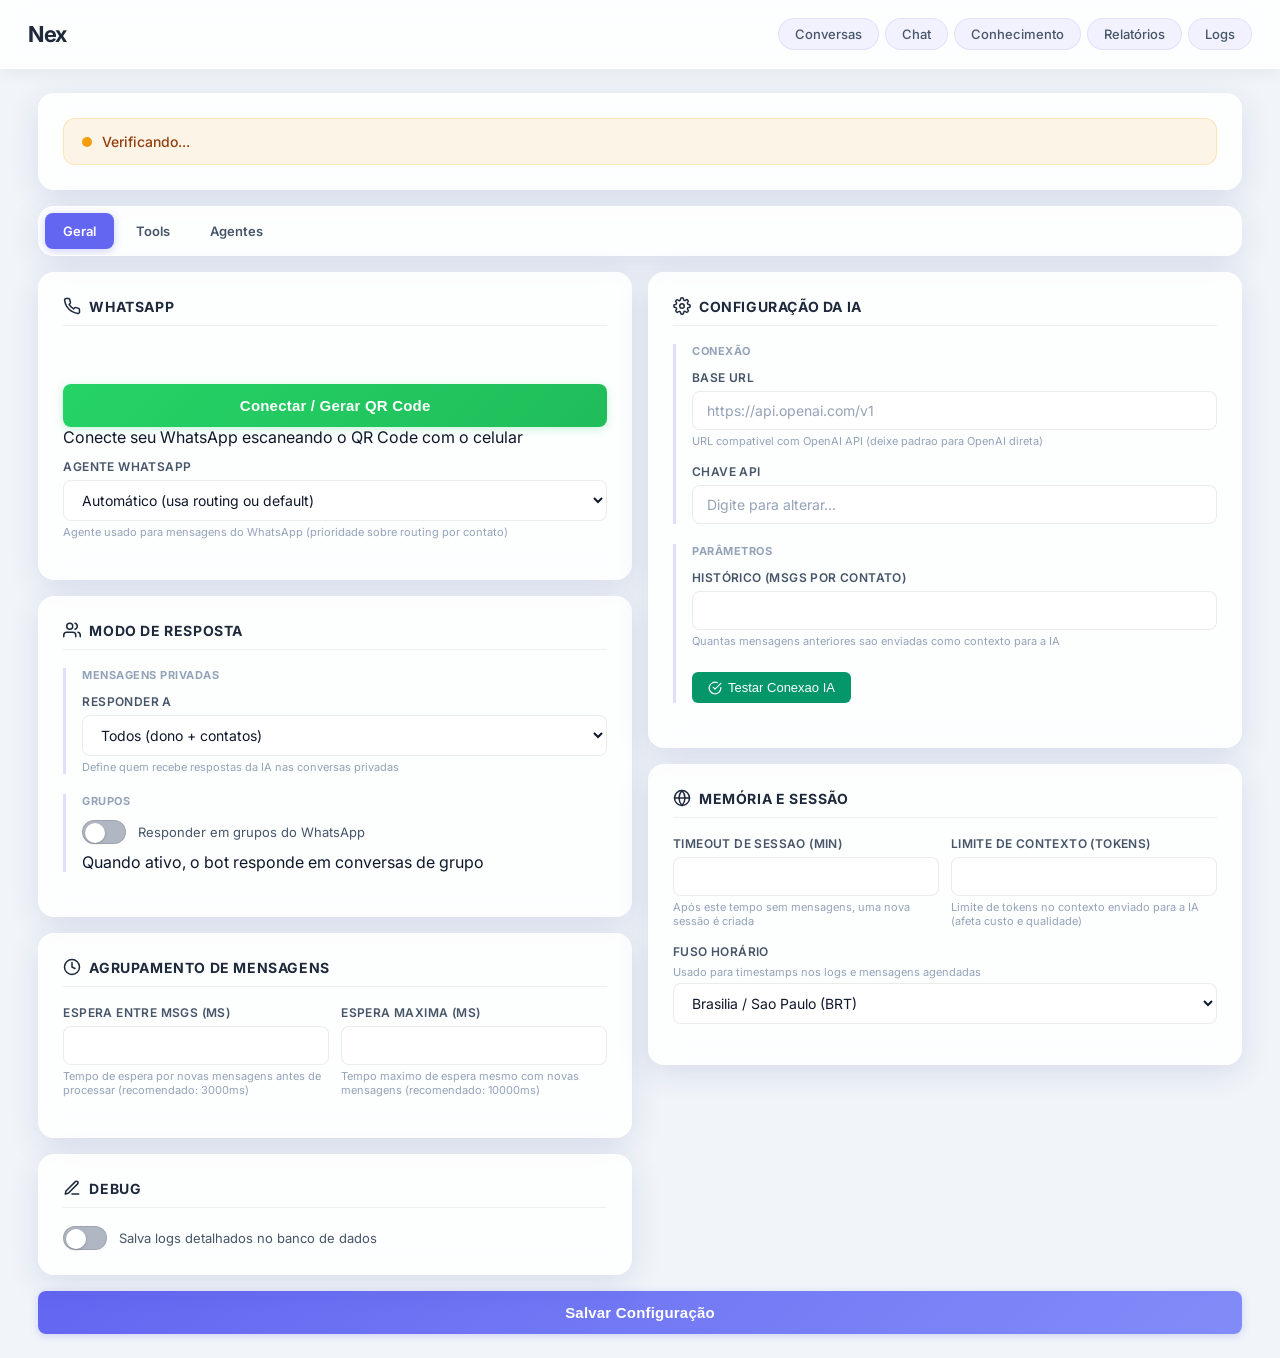
==== templates/index.html @ f33b510c "Initial commit — Nex WhatsApp AI assistant Full-featured WhatsApp bot with AI pipeline, RAG knowledg" ====
<!DOCTYPE html>
<html lang="pt-BR">
<head>
<meta charset="UTF-8">
<meta name="viewport" content="width=device-width, initial-scale=1.0">
<title>Nex</title>
<link rel="icon" href="data:image/svg+xml,<svg xmlns='http://www.w3.org/2000/svg' viewBox='0 0 100 100'><rect width='100' height='100' rx='20' fill='%231e293b'/><text x='50' y='72' font-size='60' font-family='system-ui' font-weight='700' fill='%233b82f6' text-anchor='middle'>N</text></svg>">
<link rel="preconnect" href="https://fonts.googleapis.com">
<link href="https://fonts.googleapis.com/css2?family=Inter:wght@400;500;600;700&display=swap" rel="stylesheet">
<link rel="stylesheet" href="/static/style.css">
</head>
<body>

<div class="header">
  <h1>Nex</h1>
  <input type="checkbox" id="nav-toggle" style="display:none">
  <label for="nav-toggle" class="nav-hamburger" aria-label="Menu de navegação"><span></span><span></span><span></span></label>
  <div class="nav-links">
    <a href="/conversas">Conversas</a>
    <a href="/chat">Chat</a>
    <a href="/conhecimento">Conhecimento</a>
    <a href="/relatorios">Relatórios</a>
    <a href="/logs">Logs</a>
    <span id="auth-user" style="display:none"></span>
    <a href="#" id="logout-link" style="display:none" onclick="doLogout();return false;">Sair</a>
  </div>
</div>

<div class="container">
  <!-- Status bar (always visible) -->
  <div class="card" style="margin-bottom: 16px;">
    <div id="status" class="status disconnected">
      <span class="dot"></span>
      <span id="status-text">Verificando...</span>
    </div>
  </div>

  <!-- Tab bar -->
  <div class="tabs">
    <button class="tab-btn active" onclick="switchTab('geral')">Geral</button>
    <button class="tab-btn" onclick="switchTab('tools')">Tools</button>
    <button class="tab-btn" onclick="switchTab('agentes')">Agentes</button>
    <button class="tab-btn" id="tab-btn-usuarios" style="display:none" onclick="switchTab('usuarios')">Usuarios</button>
  </div>

  <!-- ==================== TAB: Geral ==================== -->
  <div id="tab-geral" class="tab-panel active">
    <div class="grid-2">
      <div>
        <div class="card">
          <h2>
            <svg width="18" height="18" viewBox="0 0 24 24" fill="none" stroke="#1e293b" stroke-width="2" stroke-linecap="round" stroke-linejoin="round"><path d="M22 16.92v3a2 2 0 0 1-2.18 2 19.79 19.79 0 0 1-8.63-3.07 19.5 19.5 0 0 1-6-6 19.79 19.79 0 0 1-3.07-8.67A2 2 0 0 1 4.11 2h3a2 2 0 0 1 2 1.72c.127.96.361 1.903.7 2.81a2 2 0 0 1-.45 2.11L8.09 9.91a16 16 0 0 0 6 6l1.27-1.27a2 2 0 0 1 2.11-.45c.907.339 1.85.573 2.81.7A2 2 0 0 1 22 16.92z"/></svg>
            WhatsApp
          </h2>
          <div id="qr-area"></div>
          <button class="btn btn-whatsapp" id="reconnect-btn" onclick="reconnect()">Conectar / Gerar QR Code</button>
          <div class="hint">Conecte seu WhatsApp escaneando o QR Code com o celular</div>
          <button class="btn btn-danger" id="disconnect-btn" onclick="disconnect()" style="display:none;margin-top:8px;">Desconectar</button>
          <div class="field" style="margin-top:12px;">
            <label>Agente WhatsApp</label>
            <select id="whatsapp_agent_id">
              <option value="0">Automático (usa routing ou default)</option>
            </select>
            <div class="hint">Agente usado para mensagens do WhatsApp (prioridade sobre routing por contato)</div>
          </div>
        </div>

        <div class="card">
          <h2>
            <svg width="18" height="18" viewBox="0 0 24 24" fill="none" stroke="#1e293b" stroke-width="2" stroke-linecap="round" stroke-linejoin="round"><path d="M17 21v-2a4 4 0 0 0-4-4H5a4 4 0 0 0-4 4v2"/><circle cx="9" cy="7" r="4"/><path d="M23 21v-2a4 4 0 0 0-3-3.87"/><path d="M16 3.13a4 4 0 0 1 0 7.75"/></svg>
            Modo de Resposta
          </h2>
          <div class="form-section">
            <div class="form-section-title">Mensagens Privadas</div>
            <div class="field">
              <label>Responder a</label>
              <select id="response_mode">
                <option value="all">Todos (dono + contatos)</option>
                <option value="owner">Apenas o dono do numero</option>
                <option value="contacts">Apenas contatos externos</option>
              </select>
              <div class="hint">Define quem recebe respostas da IA nas conversas privadas</div>
            </div>
          </div>
          <div class="form-section">
            <div class="form-section-title">Grupos</div>
            <div class="toggle" style="margin:0 0 8px">
              <input type="checkbox" id="groups_enabled">
              <label for="groups_enabled">Responder em grupos do WhatsApp</label>
            </div>
            <div class="hint" style="margin-bottom:8px;">Quando ativo, o bot responde em conversas de grupo</div>
            <input type="hidden" id="group_list">
            <div id="group-picker" style="display:none">
              <label style="display:block;font-size:12px;color:#6b7280;margin-bottom:6px;font-weight:600;text-transform:uppercase;letter-spacing:0.4px;">Grupos permitidos</label>
              <div id="group-checkboxes" style="max-height:200px;overflow-y:auto;border:1.5px solid #e0e4e8;border-radius:8px;padding:8px;background:#fafbfc;"></div>
              <div class="hint" style="margin-top:4px;">Desmarque todos para responder em todos os grupos</div>
            </div>
          </div>
        </div>

        <div class="card">
          <h2>
            <svg width="18" height="18" viewBox="0 0 24 24" fill="none" stroke="#1e293b" stroke-width="2" stroke-linecap="round" stroke-linejoin="round"><circle cx="12" cy="12" r="10"/><polyline points="12 6 12 12 16 14"/></svg>
            Agrupamento de Mensagens
          </h2>
          <div class="field-row">
            <div class="field">
              <label>Espera entre msgs (ms)</label>
              <input type="number" id="debounce_ms" min="500" max="30000" step="500">
              <div class="hint">Tempo de espera por novas mensagens antes de processar (recomendado: 3000ms)</div>
            </div>
            <div class="field">
              <label>Espera maxima (ms)</label>
              <input type="number" id="debounce_max_ms" min="1000" max="60000" step="1000">
              <div class="hint">Tempo maximo de espera mesmo com novas mensagens (recomendado: 10000ms)</div>
            </div>
          </div>
        </div>

        <div class="card">
          <h2>
            <svg width="18" height="18" viewBox="0 0 24 24" fill="none" stroke="#1e293b" stroke-width="2" stroke-linecap="round" stroke-linejoin="round"><path d="M12 20h9"/><path d="M16.5 3.5a2.121 2.121 0 0 1 3 3L7 19l-4 1 1-4L16.5 3.5z"/></svg>
            Debug
          </h2>
          <div class="toggle" style="margin-bottom:0;">
            <input type="checkbox" id="debug">
            <label for="debug">Salva logs detalhados no banco de dados</label>
          </div>
        </div>
      </div>

      <div>
        <div class="card">
          <h2>
            <svg width="18" height="18" viewBox="0 0 24 24" fill="none" stroke="#1e293b" stroke-width="2" stroke-linecap="round" stroke-linejoin="round"><circle cx="12" cy="12" r="3"/><path d="M19.4 15a1.65 1.65 0 0 0 .33 1.82l.06.06a2 2 0 0 1-2.83 2.83l-.06-.06a1.65 1.65 0 0 0-1.82-.33 1.65 1.65 0 0 0-1 1.51V21a2 2 0 0 1-4 0v-.09A1.65 1.65 0 0 0 9 19.4a1.65 1.65 0 0 0-1.82.33l-.06.06a2 2 0 0 1-2.83-2.83l.06-.06A1.65 1.65 0 0 0 4.68 15a1.65 1.65 0 0 0-1.51-1H3a2 2 0 0 1 0-4h.09A1.65 1.65 0 0 0 4.6 9a1.65 1.65 0 0 0-.33-1.82l-.06-.06a2 2 0 0 1 2.83-2.83l.06.06A1.65 1.65 0 0 0 9 4.68a1.65 1.65 0 0 0 1-1.51V3a2 2 0 0 1 4 0v.09a1.65 1.65 0 0 0 1 1.51 1.65 1.65 0 0 0 1.82-.33l.06-.06a2 2 0 0 1 2.83 2.83l-.06.06A1.65 1.65 0 0 0 19.4 9a1.65 1.65 0 0 0 1.51 1H21a2 2 0 0 1 0 4h-.09a1.65 1.65 0 0 0-1.51 1z"/></svg>
            Configuração da IA
          </h2>
          <div class="form-section">
            <div class="form-section-title">Conexão</div>
            <div class="field">
              <label>Base URL</label>
              <input type="text" id="base_url" placeholder="https://api.openai.com/v1">
              <div class="hint">URL compativel com OpenAI API (deixe padrao para OpenAI direta)</div>
            </div>
            <div class="field">
              <label>Chave API</label>
              <input type="text" id="api_key" name="nex_api_key" placeholder="Digite para alterar..." autocomplete="off" style="-webkit-text-security:disc;">
              <div class="hint" id="api_key_status" style="display:none;color:#1e40af;">Chave configurada — deixe em branco para manter</div>
            </div>
          </div>
          <div class="form-section">
            <div class="form-section-title">Parâmetros</div>
            <div class="field">
              <label>Histórico (msgs por contato)</label>
              <input type="number" id="max_history" min="1" max="100">
              <div class="hint">Quantas mensagens anteriores sao enviadas como contexto para a IA</div>
            </div>
            <button type="button" id="test-ai-btn" onclick="testAI()" style="margin-top:8px;padding:8px 16px;background:#059669;color:white;border:none;border-radius:6px;cursor:pointer;font-size:13px;display:inline-flex;align-items:center;gap:6px;">
              <svg width="14" height="14" viewBox="0 0 24 24" fill="none" stroke="currentColor" stroke-width="2" stroke-linecap="round" stroke-linejoin="round"><path d="M22 11.08V12a10 10 0 1 1-5.93-9.14"/><polyline points="22 4 12 14.01 9 11.01"/></svg>
              Testar Conexao IA
            </button>
            <span id="test-ai-result" style="margin-left:10px;font-size:13px;"></span>
          </div>
        </div>

        <div class="card">
          <h2>
            <svg width="18" height="18" viewBox="0 0 24 24" fill="none" stroke="#1e293b" stroke-width="2" stroke-linecap="round" stroke-linejoin="round"><path d="M12 2a10 10 0 0 1 10 10c0 5.52-4.48 10-10 10S2 17.52 2 12 6.48 2 12 2z"/><path d="M2 12h20"/><path d="M12 2a15.3 15.3 0 0 1 4 10 15.3 15.3 0 0 1-4 10 15.3 15.3 0 0 1-4-10 15.3 15.3 0 0 1 4-10z"/></svg>
            Memória e Sessão
          </h2>
          <div class="field-row">
            <div class="field">
              <label>Timeout de sessao (min)</label>
              <input type="number" id="session_timeout_min" min="5" max="1440">
              <div class="hint">Após este tempo sem mensagens, uma nova sessão é criada</div>
            </div>
            <div class="field">
              <label>Limite de contexto (tokens)</label>
              <input type="number" id="context_budget" min="500" max="32000">
              <div class="hint">Limite de tokens no contexto enviado para a IA (afeta custo e qualidade)</div>
            </div>
          </div>
          <div class="field">
            <label>Fuso horário</label>
            <div class="hint" style="margin-top:0;margin-bottom:4px;">Usado para timestamps nos logs e mensagens agendadas</div>
            <select id="timezone">
              <optgroup label="Brasil">
                <option value="America/Sao_Paulo">Brasilia / Sao Paulo (BRT)</option>
                <option value="America/Manaus">Manaus (AMT)</option>
                <option value="America/Belem">Belem (BRT)</option>
                <option value="America/Fortaleza">Fortaleza (BRT)</option>
                <option value="America/Recife">Recife (BRT)</option>
                <option value="America/Bahia">Salvador / Bahia (BRT)</option>
                <option value="America/Cuiaba">Cuiaba (AMT)</option>
                <option value="America/Campo_Grande">Campo Grande (AMT)</option>
                <option value="America/Porto_Velho">Porto Velho (AMT)</option>
                <option value="America/Rio_Branco">Rio Branco (ACT)</option>
                <option value="America/Noronha">Fernando de Noronha (FNT)</option>
              </optgroup>
              <optgroup label="Americas">
                <option value="America/New_York">Nova York (EST/EDT)</option>
                <option value="America/Chicago">Chicago (CST/CDT)</option>
                <option value="America/Denver">Denver (MST/MDT)</option>
                <option value="America/Los_Angeles">Los Angeles (PST/PDT)</option>
                <option value="America/Argentina/Buenos_Aires">Buenos Aires (ART)</option>
                <option value="America/Santiago">Santiago (CLT)</option>
                <option value="America/Bogota">Bogota (COT)</option>
                <option value="America/Lima">Lima (PET)</option>
                <option value="America/Mexico_City">Cidade do Mexico (CST)</option>
                <option value="America/Toronto">Toronto (EST/EDT)</option>
                <option value="America/Vancouver">Vancouver (PST/PDT)</option>
              </optgroup>
              <optgroup label="Europa">
                <option value="Europe/Lisbon">Lisboa (WET/WEST)</option>
                <option value="Europe/London">Londres (GMT/BST)</option>
                <option value="Europe/Paris">Paris (CET/CEST)</option>
                <option value="Europe/Berlin">Berlim (CET/CEST)</option>
                <option value="Europe/Madrid">Madrid (CET/CEST)</option>
                <option value="Europe/Rome">Roma (CET/CEST)</option>
                <option value="Europe/Amsterdam">Amsterdam (CET/CEST)</option>
                <option value="Europe/Moscow">Moscou (MSK)</option>
              </optgroup>
              <optgroup label="Asia / Oceania">
                <option value="Asia/Tokyo">Toquio (JST)</option>
                <option value="Asia/Shanghai">Xangai (CST)</option>
                <option value="Asia/Dubai">Dubai (GST)</option>
                <option value="Asia/Kolkata">India (IST)</option>
                <option value="Asia/Singapore">Singapura (SGT)</option>
                <option value="Asia/Seoul">Seul (KST)</option>
                <option value="Australia/Sydney">Sydney (AEST)</option>
                <option value="Pacific/Auckland">Auckland (NZST)</option>
              </optgroup>
              <optgroup label="Africa">
                <option value="Africa/Johannesburg">Joanesburgo (SAST)</option>
                <option value="Africa/Lagos">Lagos (WAT)</option>
                <option value="Africa/Cairo">Cairo (EET)</option>
                <option value="Africa/Luanda">Luanda (WAT)</option>
                <option value="Africa/Maputo">Maputo (CAT)</option>
              </optgroup>
            </select>
          </div>
        </div>
      </div>
    </div>
    <button class="btn" id="save-btn-geral" onclick="saveConfig()">Salvar Configuração</button>
  </div>

  <!-- ==================== TAB: Seguranca (removed - now per-agent) ==================== -->
  <!-- ==================== TAB: Usuarios ==================== -->
  <div id="tab-usuarios" class="tab-panel">

    <!-- Users management (admin only) -->
    <div class="card" id="users-card" style="display:none">
      <h2>
        <svg width="18" height="18" viewBox="0 0 24 24" fill="none" stroke="#1e293b" stroke-width="2" stroke-linecap="round" stroke-linejoin="round"><path d="M17 21v-2a4 4 0 0 0-4-4H5a4 4 0 0 0-4 4v2"/><circle cx="9" cy="7" r="4"/><path d="M23 21v-2a4 4 0 0 0-3-3.87"/><path d="M16 3.13a4 4 0 0 1 0 7.75"/></svg>
        Usuarios
      </h2>
      <div id="users-list" style="margin-bottom:14px;"></div>
      <details id="user-form-details">
        <summary style="cursor:pointer;font-size:13px;font-weight:600;color:#1e293b;margin-bottom:12px;">+ Novo Usuario</summary>
        <div class="field-row">
          <div class="field"><label>Nome de usuario</label><input type="text" id="new-user-name" placeholder="minimo 3 caracteres"></div>
          <div class="field"><label>Senha</label><input type="password" id="new-user-pass" placeholder="minimo 6 caracteres"></div>
          <div class="field"><label>Papel</label>
            <select id="new-user-role"><option value="admin">admin</option><option value="user" selected>user</option></select>
            <div class="hint">Admin: acesso total. User: sem acesso a config e gerenciamento</div>
          </div>
        </div>
        <button class="btn" onclick="createUser()" style="margin-top:8px;">Criar Usuario</button>
      </details>
    </div>

    <!-- Change own password (visible to all logged-in users) -->
    <div class="card" id="my-password-card" style="display:none">
      <h2>
        <svg width="18" height="18" viewBox="0 0 24 24" fill="none" stroke="#1e293b" stroke-width="2" stroke-linecap="round" stroke-linejoin="round"><rect x="3" y="11" width="18" height="11" rx="2" ry="2"/><path d="M7 11V7a5 5 0 0 1 10 0v4"/></svg>
        Minha Senha
      </h2>
      <div class="field"><label>Senha atual</label><input type="password" id="my-current-pass"></div>
      <div class="field"><label>Nova senha</label><input type="password" id="my-new-pass" placeholder="minimo 6 caracteres"></div>
      <div class="field"><label>Confirmar nova senha</label><input type="password" id="my-confirm-pass"></div>
      <button class="btn" onclick="changeMyPassword()">Alterar Senha</button>
    </div>

  </div>


  <!-- ==================== TAB: Tools ==================== -->
  <div id="tab-tools" class="tab-panel">
    <div class="card">
      <div id="tools-list" style="display:none;">
        <label style="display:block;font-size:12px;color:#6b7280;margin-bottom:8px;font-weight:600;text-transform:uppercase;letter-spacing:0.4px;">Ferramentas disponiveis</label>
        <div id="tools-list-items" style="display:flex;flex-wrap:wrap;gap:6px;"></div>
      </div>
      <div class="hint">Function calling (tools_enabled, rounds, timeout) agora e configurado por agente na aba Agentes.</div>
    </div>

    <div class="card">
      <h2>
        <svg width="18" height="18" viewBox="0 0 24 24" fill="none" stroke="#1e293b" stroke-width="2" stroke-linecap="round" stroke-linejoin="round"><circle cx="12" cy="12" r="10"/><path d="M12 16v-4"/><path d="M12 8h.01"/></svg>
        Servidor MCP
      </h2>
      <div class="toggle">
        <input type="checkbox" id="mcp_server_enabled">
        <label for="mcp_server_enabled">Expor ferramentas via protocolo MCP (SSE)</label>
      </div>
      <div class="field">
        <label>Token de acesso (Bearer)</label>
        <input type="text" id="mcp_server_token" placeholder="Vazio = sem autenticacao">
        <div class="hint">Clientes MCP devem enviar Authorization: Bearer &lt;token&gt;</div>
      </div>
      <div class="hint" style="margin-top:8px;">Endpoint: <code>/mcp/sse</code> — Requer reinicio para ativar/desativar</div>
    </div>

    <button class="btn" onclick="saveConfig()">Salvar Configuração</button>

    <!-- Custom Tools (APIs Personalizadas) -->
    <div class="card" style="margin-top:16px;">
      <h2>
        <svg width="18" height="18" viewBox="0 0 24 24" fill="none" stroke="#1e293b" stroke-width="2" stroke-linecap="round" stroke-linejoin="round"><path d="M10 13a5 5 0 0 0 7.54.54l3-3a5 5 0 0 0-7.07-7.07l-1.72 1.71"/><path d="M14 11a5 5 0 0 0-7.54-.54l-3 3a5 5 0 0 0 7.07 7.07l1.71-1.71"/></svg>
        APIs Personalizadas
      </h2>
      <div id="custom-tools-list" style="margin-bottom:14px;"></div>
      <details id="custom-tool-form-details">
        <summary style="cursor:pointer;font-size:13px;font-weight:600;color:#1e293b;margin-bottom:12px;">+ Adicionar API</summary>
        <div id="custom-tool-form">
          <input type="hidden" id="ct-edit-id" value="">
          <div class="field-row">
            <div class="field">
              <label>Nome (identificador)</label>
              <input type="text" id="ct-name" placeholder="buscar_cep" pattern="[a-z][a-z0-9_]*">
              <div class="hint">Letras minusculas, numeros e _ (ex: buscar_cep)</div>
            </div>
            <div class="field">
              <label>Metodo</label>
              <select id="ct-method"><option value="GET">GET</option><option value="POST">POST</option></select>
            </div>
          </div>
          <div class="field">
            <label>Descricao</label>
            <textarea id="ct-description" rows="2" placeholder="Busca endereco por CEP"></textarea>
          </div>
          <div class="field">
            <label>URL (use &#123;&#123;param&#125;&#125; para parametros)</label>
            <input type="text" id="ct-url" placeholder="https://viacep.com.br/ws/&#123;&#123;cep&#125;&#125;/json/">
            <div class="hint">Use &#123;&#123;parametro&#125;&#125; para valores dinâmicos na URL</div>
          </div>
          <div class="field">
            <label>Cabecalhos (JSON)</label>
            <textarea id="ct-headers" rows="2" placeholder='{"Authorization": "Bearer xxx"}'>{}</textarea>
            <div class="hint">JSON com headers HTTP extras. Ex: {"Authorization": "Bearer xxx"}</div>
          </div>
          <div class="field" id="ct-body-field" style="display:none;">
            <label>Corpo da requisicao (para POST, use &#123;&#123;param&#125;&#125;)</label>
            <textarea id="ct-body" rows="3" placeholder='{"query": "&#123;&#123;termo&#125;&#125;"}'></textarea>
          </div>
          <div class="field">
            <label>Parametros</label>
            <div id="ct-params-list"></div>
            <button type="button" onclick="addCtParam()" style="margin-top:6px;padding:4px 12px;font-size:12px;background:#f0fdf4;border:1px solid #bbf7d0;border-radius:6px;cursor:pointer;color:#1e40af;">+ Parametro</button>
          </div>
          <div class="field-row">
            <div class="field">
              <label>Caminho na resposta (dot-notation)</label>
              <input type="text" id="ct-response-path" placeholder="data.result">
              <div class="hint">Caminho dot-notation para extrair resposta. Ex: data.items</div>
            </div>
            <div class="field">
              <label>Limite de bytes</label>
              <input type="number" id="ct-max-bytes" value="10000" min="1000" max="100000">
            </div>
          </div>
          <div style="display:flex;gap:8px;margin-top:8px;">
            <button class="btn" onclick="saveCustomTool()" style="flex:1;">Salvar API</button>
            <button class="btn" onclick="testCustomTool()" style="flex:1;background:linear-gradient(135deg,#6366f1,#818cf8);">Testar</button>
          </div>
          <div id="ct-test-result" style="display:none;margin-top:10px;padding:10px;background:#f9fafb;border-radius:8px;border:1px solid #e5e7eb;font-size:13px;white-space:pre-wrap;max-height:200px;overflow-y:auto;"></div>
        </div>
      </details>
    </div>

    <!-- MCP Servers -->
    <div class="card" style="margin-top:16px;">
      <h2>
        <svg width="18" height="18" viewBox="0 0 24 24" fill="none" stroke="#1e293b" stroke-width="2" stroke-linecap="round" stroke-linejoin="round"><rect x="2" y="2" width="20" height="8" rx="2"/><rect x="2" y="14" width="20" height="8" rx="2"/><circle cx="6" cy="6" r="1"/><circle cx="6" cy="18" r="1"/></svg>
        Servidores MCP
      </h2>
      <div id="mcp-servers-list" style="margin-bottom:14px;"></div>
      <details id="mcp-form-details">
        <summary style="cursor:pointer;font-size:13px;font-weight:600;color:#1e293b;margin-bottom:12px;">+ Adicionar Servidor MCP</summary>
        <div id="mcp-form">
          <input type="hidden" id="mcp-edit-id" value="">
          <div class="field">
            <label>Nome</label>
            <input type="text" id="mcp-name" placeholder="meu-servidor">
          </div>
          <div class="field">
            <label>URL (endpoint SSE)</label>
            <input type="text" id="mcp-url" placeholder="http://localhost:3000/sse">
            <div class="hint">Endpoint SSE do servidor MCP remoto</div>
          </div>
          <div class="field">
            <label>API Key (opcional)</label>
            <input type="password" id="mcp-api-key" placeholder="Token de autenticacao" autocomplete="new-password">
            <div class="hint">Enviado como header Authorization: Bearer</div>
          </div>
          <button class="btn" onclick="saveMCPServer()">Salvar Servidor</button>
        </div>
      </details>
    </div>

    <!-- External Databases -->
    <div class="card" style="margin-top:16px;">
      <h2>
        <svg width="18" height="18" viewBox="0 0 24 24" fill="none" stroke="#1e293b" stroke-width="2" stroke-linecap="round" stroke-linejoin="round"><ellipse cx="12" cy="5" rx="9" ry="3"/><path d="M21 12c0 1.66-4 3-9 3s-9-1.34-9-3"/><path d="M3 5v14c0 1.66 4 3 9 3s9-1.34 9-3V5"/></svg>
        Bancos de Dados Externos
      </h2>
      <div id="ext-db-list" style="margin-bottom:14px;"></div>
      <details id="edb-form-details">
        <summary style="cursor:pointer;font-size:13px;font-weight:600;color:#1e293b;margin-bottom:12px;">+ Adicionar Banco de Dados</summary>
        <div id="edb-form">
          <input type="hidden" id="edb-edit-id" value="">
          <div class="field">
            <label>Nome (identificador unico)</label>
            <input type="text" id="edb-name" placeholder="meu_banco">
          </div>
          <div class="field">
            <label>Driver</label>
            <select id="edb-driver" onchange="updateEDBDefaults()">
              <option value="postgres">PostgreSQL</option>
              <option value="mysql">MySQL</option>
            </select>
          </div>
          <div style="display:flex;gap:8px;">
            <div class="field" style="flex:3;">
              <label>Host</label>
              <input type="text" id="edb-host" value="localhost">
            </div>
            <div class="field" style="flex:1;">
              <label>Porta</label>
              <input type="number" id="edb-port" value="5432">
            </div>
          </div>
          <div style="display:flex;gap:8px;">
            <div class="field" style="flex:1;">
              <label>Usuario</label>
              <input type="text" id="edb-username" placeholder="postgres">
            </div>
            <div class="field" style="flex:1;">
              <label>Senha</label>
              <input type="password" id="edb-password" placeholder="Senha do banco" autocomplete="new-password">
            </div>
          </div>
          <div class="field">
            <label>Nome do Banco</label>
            <input type="text" id="edb-dbname" placeholder="meu_database">
          </div>
          <div style="display:flex;gap:8px;">
            <div class="field" style="flex:1;">
              <label>SSL</label>
              <select id="edb-ssl">
                <option value="disable">Desabilitado</option>
                <option value="require">Obrigatorio</option>
                <option value="preferred">Preferido</option>
              </select>
            </div>
            <div class="field" style="flex:1;">
              <label>Max Linhas</label>
              <input type="number" id="edb-maxrows" value="100" min="1" max="1000">
              <div class="hint">Limite de linhas retornadas em consultas SQL</div>
            </div>
          </div>
          <div style="display:flex;gap:8px;margin-top:8px;">
            <button class="btn" onclick="saveExtDB()">Salvar</button>
            <button class="btn" style="background:#f0fdf4;color:#1e40af;border:1px solid #bbf7d0;" onclick="testExtDB()">Testar Conexao</button>
          </div>
          <div id="edb-test-result" style="display:none;margin-top:10px;padding:10px;background:#f9fafb;border-radius:8px;border:1px solid #e5e7eb;font-size:13px;"></div>
        </div>
      </details>
    </div>
  </div>

  <!-- ==================== TAB: Agentes ==================== -->
  <div id="tab-agentes" class="tab-panel">
    <div class="card">
      <h2>
        <svg width="18" height="18" viewBox="0 0 24 24" fill="none" stroke="#1e293b" stroke-width="2" stroke-linecap="round" stroke-linejoin="round"><path d="M20 21v-2a4 4 0 0 0-4-4H8a4 4 0 0 0-4 4v2"/><circle cx="12" cy="7" r="4"/></svg>
        Agentes de IA
      </h2>
      <p style="font-size:13px;color:#6b7280;margin-bottom:14px;">
        Crie agentes com personalidades diferentes. Atribua-os a contatos na tela de Conversas.
      </p>
      <div id="agents-list"></div>
      <details id="agent-form-details">
        <summary style="cursor:pointer;font-size:13px;font-weight:600;color:#1e293b;margin-bottom:12px;">+ Adicionar Agente</summary>
        <div id="agent-form">
          <input type="hidden" id="ag-edit-id" value="">
          <div class="form-section">
            <div class="form-section-title">Identidade do Agente</div>
            <div class="field-row">
              <div class="field">
                <label>Nome</label>
                <input type="text" id="ag-name" placeholder="atendimento">
                <div class="hint">Identificador unico do agente</div>
              </div>
              <div class="field">
                <label>Modelo</label>
                <input type="text" id="ag-model" placeholder="gpt-4.1-mini" value="gpt-4.1-mini">
              </div>
            </div>
            <div class="field">
              <label>Descricao</label>
              <input type="text" id="ag-description" placeholder="Agente de atendimento ao cliente">
            </div>
            <div class="field">
              <label>System Prompt</label>
              <textarea id="ag-system-prompt" rows="6" placeholder="Voce e um atendente profissional..."></textarea>
            </div>
            <div class="field">
              <label>User Prompt (opcional)</label>
              <textarea id="ag-user-prompt" rows="3" placeholder="Responda sempre em portugues formal."></textarea>
              <div class="hint">Prefixo adicionado a cada mensagem recebida</div>
            </div>
          </div>
          <div class="form-section">
            <div class="form-section-title">Configuração do Modelo</div>
            <div class="field-row">
              <div class="field">
                <label>Max Tokens</label>
                <input type="number" id="ag-max-tokens" value="1024" min="50" max="32000">
              </div>
            </div>
            <div class="field">
              <label>Base URL (opcional)</label>
              <input type="text" id="ag-base-url" placeholder="https://api.openai.com/v1">
              <div class="hint">Vazio = usa config global</div>
            </div>
            <div class="field">
              <label>API Key (opcional)</label>
              <input type="password" id="ag-api-key" placeholder="Vazio = usa config global" autocomplete="new-password">
              <div class="hint">Vazio = usa config global</div>
            </div>
          </div>
          <div class="form-section">
            <div class="form-section-title">Encadeamento de Agentes</div>
            <div class="field">
              <label>Encadear para (opcional)</label>
              <select id="ag-chain-to"><option value="0">Nenhum</option></select>
              <div class="hint">Resposta deste agente sera passada como contexto para o agente selecionado</div>
            </div>
            <div class="field">
              <label>Condicao de encadeamento</label>
              <input type="text" id="ag-chain-condition" placeholder="Vazio = sempre encadeia">
              <div class="hint">Se preenchido, so encadeia se a resposta contiver este texto</div>
            </div>
          </div>
          <div class="field">
            <label>RAG Tags (filtro de conhecimento)</label>
            <input type="hidden" id="ag-rag-tags">
            <div id="ag-rag-tags-wrap" style="display:flex;flex-wrap:wrap;gap:6px;padding:10px;border:1.5px solid #e0e4e8;border-radius:8px;background:#fafbfc;min-height:42px;cursor:pointer;">
              <span id="ag-rag-tags-placeholder" style="color:#b0b8c1;font-size:13px;">Clique para selecionar tags...</span>
            </div>
            <div id="ag-rag-tags-dropdown" style="display:none;border:1.5px solid #e0e4e8;border-top:none;border-radius:0 0 8px 8px;background:white;max-height:180px;overflow-y:auto;"></div>
            <div class="hint">Vazio = busca em toda a base de conhecimento</div>
          </div>

          <!-- RAG Settings -->
          <details style="margin-top:12px;border:1px solid #e0e4e8;border-radius:8px;padding:12px;">
            <summary style="cursor:pointer;font-size:13px;font-weight:600;color:#1e293b;">RAG (Base de Conhecimento)</summary>
            <div style="margin-top:10px;">
              <div class="toggle">
                <input type="checkbox" id="ag-rag-enabled">
                <label for="ag-rag-enabled">Busca na base de conhecimento antes de responder</label>
              </div>
              <div class="field-row">
                <div class="field">
                  <label>Resultados por busca</label>
                  <input type="number" id="ag-rag-max-results" min="1" max="10" value="3">
                </div>
                <div class="field">
                  <label>Limite de tokens RAG</label>
                  <input type="number" id="ag-rag-max-tokens" min="100" max="4000" step="50" value="500">
                </div>
              </div>
              <div class="toggle">
                <input type="checkbox" id="ag-rag-compressed">
                <label for="ag-rag-compressed">Usar versao comprimida</label>
              </div>
              <div class="toggle">
                <input type="checkbox" id="ag-rag-embeddings">
                <label for="ag-rag-embeddings">Busca semantica por embeddings</label>
              </div>
              <div class="field">
                <label>Modelo de Embedding</label>
                <input type="text" id="ag-rag-embedding-model" placeholder="text-embedding-3-small">
              </div>
            </div>
          </details>

          <!-- Tools Settings -->
          <details style="margin-top:8px;border:1px solid #e0e4e8;border-radius:8px;padding:12px;">
            <summary style="cursor:pointer;font-size:13px;font-weight:600;color:#1e293b;">Tools (Function Calling)</summary>
            <div style="margin-top:10px;">
              <div class="toggle">
                <input type="checkbox" id="ag-tools-enabled">
                <label for="ag-tools-enabled">Permitir IA executar ferramentas</label>
              </div>
              <div class="field-row">
                <div class="field">
                  <label>Max rounds por mensagem</label>
                  <input type="number" id="ag-tools-max-rounds" min="1" max="10" value="3">
                </div>
                <div class="field">
                  <label>Timeout por ferramenta (s)</label>
                  <input type="number" id="ag-tool-timeout-sec" min="5" max="300" value="30">
                </div>
              </div>
            </div>
          </details>

          <!-- Guardrails Settings -->
          <details style="margin-top:8px;border:1px solid #e0e4e8;border-radius:8px;padding:12px;">
            <summary style="cursor:pointer;font-size:13px;font-weight:600;color:#1e293b;">Seguranca (Guardrails)</summary>
            <div style="margin-top:10px;">
              <div class="field">
                <label>Modo de filtro de telefone</label>
                <select id="ag-guard-phone-mode">
                  <option value="off">Desligado</option>
                  <option value="whitelist">Whitelist</option>
                  <option value="blacklist">Blacklist</option>
                </select>
              </div>
              <div class="field">
                <label>Lista de telefones (virgula)</label>
                <input type="text" id="ag-guard-phone-list" placeholder="5511999999999, 5521888888888">
              </div>
              <div class="field-row">
                <div class="field">
                  <label>Max entrada (chars, 0=sem)</label>
                  <input type="number" id="ag-guard-max-input" min="0" max="50000" value="2000">
                </div>
                <div class="field">
                  <label>Max saida (chars, 0=sem)</label>
                  <input type="number" id="ag-guard-max-output" min="0" max="50000" value="3000">
                </div>
              </div>
              <div class="field">
                <label>Padroes bloqueados na entrada (um por linha)</label>
                <textarea id="ag-guard-blocked-input" rows="2"></textarea>
              </div>
              <div class="field">
                <label>Padroes bloqueados na saida (um por linha)</label>
                <textarea id="ag-guard-blocked-output" rows="2"></textarea>
              </div>
              <div class="toggle">
                <input type="checkbox" id="ag-guard-block-injection">
                <label for="ag-guard-block-injection">Bloquear prompt injection</label>
              </div>
              <div class="toggle">
                <input type="checkbox" id="ag-guard-block-pii">
                <label for="ag-guard-block-pii">Bloquear PII (master)</label>
              </div>
              <div style="padding-left:24px;border-left:2px solid rgba(99,102,241,0.15);">
                <div class="hint" style="margin-bottom:6px;">Selecione quais tipos de dados pessoais devem ser filtrados</div>
                <div class="toggle">
                  <input type="checkbox" id="ag-guard-block-pii-phone">
                  <label for="ag-guard-block-pii-phone">Telefone</label>
                </div>
                <div class="toggle">
                  <input type="checkbox" id="ag-guard-block-pii-email">
                  <label for="ag-guard-block-pii-email">Email</label>
                </div>
                <div class="toggle">
                  <input type="checkbox" id="ag-guard-block-pii-cpf">
                  <label for="ag-guard-block-pii-cpf">CPF</label>
                </div>
              </div>
            </div>
          </details>

          <div class="toggle" style="margin-top:8px;">
            <input type="checkbox" id="ag-knowledge-extract">
            <label for="ag-knowledge-extract">Extrair conhecimento automaticamente ao fim de cada sessao</label>
          </div>

          <button class="btn" style="margin-top:12px;" onclick="saveAgent()">Salvar Agente</button>
        </div>
      </details>
    </div>

    <div class="card" style="background:#f8fafc;border:1px dashed #cbd5e1;">
      <h2 style="border:none;margin-bottom:8px;padding-bottom:0;">Exemplos de agentes</h2>
      <div style="display:grid;grid-template-columns:1fr 1fr;gap:12px;font-size:13px;">
        <div style="background:white;padding:12px;border-radius:8px;border:1px solid #e2e8f0;">
          <strong style="color:#1e293b;">Atendimento</strong>
          <div style="color:#6b7280;margin-top:4px;">Responde duvidas de clientes com tom profissional e educado. Consulta a base de conhecimento.</div>
          <code style="font-size:11px;color:#3b82f6;display:block;margin-top:6px;">model: gpt-4.1-mini</code>
        </div>
        <div style="background:white;padding:12px;border-radius:8px;border:1px solid #e2e8f0;">
          <strong style="color:#1e293b;">Vendas</strong>
          <div style="color:#6b7280;margin-top:4px;">Agente persuasivo focado em converter leads. Apresenta produtos e fecha pedidos.</div>
          <code style="font-size:11px;color:#3b82f6;display:block;margin-top:6px;">model: gpt-4.1</code>
        </div>
        <div style="background:white;padding:12px;border-radius:8px;border:1px solid #e2e8f0;">
          <strong style="color:#1e293b;">Suporte Tecnico</strong>
          <div style="color:#6b7280;margin-top:4px;">Diagnostica problemas tecnicos passo a passo. Linguagem clara e objetiva.</div>
          <code style="font-size:11px;color:#3b82f6;display:block;margin-top:6px;">model: gpt-4.1-mini</code>
        </div>
        <div style="background:white;padding:12px;border-radius:8px;border:1px solid #e2e8f0;">
          <strong style="color:#1e293b;">Assistente Pessoal</strong>
          <div style="color:#6b7280;margin-top:4px;">Ajuda com tarefas do dia-a-dia, lembretes e organizacao. Tom informal e amigavel.</div>
          <code style="font-size:11px;color:#3b82f6;display:block;margin-top:6px;">model: gpt-4.1-nano</code>
        </div>
      </div>
    </div>
  </div>
</div>

<div class="toast" id="toast"></div>

<script>
// Auth state
let authUser = null;

async function apiFetch(url, opts) {
  const r = await fetch(url, opts);
  if (r.status === 401) { location.href = '/login'; return null; }
  if (r.status === 403) { toast('Sem permissao'); return null; }
  return r;
}

async function doLogout() {
  await fetch('/api/logout', {method:'POST'});
  location.href = '/login';
}

const fields = ['base_url','api_key','max_history',
  'debounce_ms','debounce_max_ms','session_timeout_min','context_budget','timezone','debug',
  'mcp_server_enabled','mcp_server_token',
  'response_mode','groups_enabled','group_list','whatsapp_agent_id'];
const boolFields = ['debug','groups_enabled','mcp_server_enabled'];
const intFields = ['max_history','debounce_ms','debounce_max_ms','session_timeout_min','context_budget','whatsapp_agent_id'];

function switchTab(name) {
  document.querySelectorAll('.tab-panel').forEach(p => p.classList.remove('active'));
  document.querySelectorAll('.tab-btn').forEach(b => b.classList.remove('active'));
  document.getElementById('tab-' + name).classList.add('active');
  event.currentTarget.classList.add('active');
}

function toast(msg) {
  const t = document.getElementById('toast');
  t.textContent = msg;
  t.classList.add('show');
  setTimeout(() => t.classList.remove('show'), 3000);
}

async function testAI() {
  const btn = document.getElementById('test-ai-btn');
  const result = document.getElementById('test-ai-result');
  btn.disabled = true;
  btn.style.opacity = '0.6';
  result.textContent = 'Testando...';
  result.style.color = '#64748b';
  try {
    const resp = await fetch('/api/test-ai', {method:'POST'});
    const data = await resp.json();
    if (data.ok) {
      result.textContent = 'Conectado — modelo: ' + data.model;
      result.style.color = '#059669';
    } else {
      result.textContent = 'Erro: ' + data.error;
      result.style.color = '#dc2626';
    }
  } catch(e) {
    result.textContent = 'Erro de conexao';
    result.style.color = '#dc2626';
  }
  btn.disabled = false;
  btn.style.opacity = '1';
}

async function loadConfig() {
  try {
    const r = await apiFetch('/api/config');
    if (!r) return;
    const cfg = await r.json();
    for (const f of fields) {
      const el = document.getElementById(f);
      if (!el) continue;
      if (boolFields.includes(f)) { el.checked = cfg[f]; continue; }
      if (f === 'api_key') {
        el.value = '';
        const status = document.getElementById('api_key_status');
        status.style.display = cfg.api_key_set ? 'block' : 'none';
        // Clear again after delay to defeat browser autofill
        setTimeout(() => { el.value = ''; }, 200);
        continue;
      }
      el.value = cfg[f] ?? '';
    }
    // Render tools list
    const toolsList = cfg.tools_list || [];
    const container = document.getElementById('tools-list');
    const items = document.getElementById('tools-list-items');
    if (toolsList.length > 0) {
      container.style.display = 'block';
      items.innerHTML = toolsList
        .sort((a, b) => a.name.localeCompare(b.name))
        .map(t => `<span title="${t.description}" style="display:inline-block;padding:4px 10px;background:#f0fdf4;color:#1e40af;border:1px solid #bbf7d0;border-radius:6px;font-size:12px;font-weight:500;cursor:default;">${t.name}</span>`)
        .join('');
    }
    // Populate WhatsApp agent select
    const waAgentSel = document.getElementById('whatsapp_agent_id');
    if (waAgentSel && waAgentSel.options.length <= 1) {
      try {
        const ar = await apiFetch('/api/agents');
        if (ar) {
          const agents = await ar.json();
          agents.filter(a => a.enabled).forEach(a => {
            const opt = document.createElement('option');
            opt.value = a.id;
            opt.textContent = a.name;
            waAgentSel.appendChild(opt);
          });
        }
      } catch(e) {}
    }
    waAgentSel.value = cfg.whatsapp_agent_id || 0;
    // Load groups for picker
    loadGroupPicker(cfg.group_list || '');
  } catch(e) { console.error('load config:', e); }
}

async function loadGroupPicker(savedList) {
  const picker = document.getElementById('group-picker');
  const container = document.getElementById('group-checkboxes');
  try {
    const r = await apiFetch('/api/groups');
    if (!r) return;
    const data = await r.json();
    const groups = data.groups || [];
    if (groups.length === 0) {
      picker.style.display = 'none';
      return;
    }
    picker.style.display = 'block';
    const selected = savedList ? savedList.split(',').map(s => s.trim()).filter(Boolean) : [];
    groups.sort((a, b) => a.name.localeCompare(b.name));
    container.innerHTML = groups.map(g => {
      const checked = selected.includes(g.jid) ? 'checked' : '';
      const name = g.name || g.jid;
      return `<label style="display:flex;align-items:center;gap:8px;padding:6px 4px;cursor:pointer;font-size:13px;color:#374151;border-bottom:1px solid #f3f4f6;">
        <input type="checkbox" value="${g.jid}" ${checked} onchange="updateGroupList()" style="width:16px;height:16px;accent-color:#334155;flex-shrink:0;">
        <span style="flex:1;overflow:hidden;text-overflow:ellipsis;white-space:nowrap;">${name}</span>
        <span style="font-size:10px;color:#9ca3af;flex-shrink:0;">${g.jid}</span>
      </label>`;
    }).join('');
  } catch(e) { picker.style.display = 'none'; }
}

function updateGroupList() {
  const checks = document.querySelectorAll('#group-checkboxes input[type="checkbox"]:checked');
  const jids = Array.from(checks).map(c => c.value);
  document.getElementById('group_list').value = jids.join(',');
}

async function saveConfig() {
  const btns = document.querySelectorAll('.btn[onclick="saveConfig()"]');
  btns.forEach(b => { b.disabled = true; b.textContent = 'Salvando...'; });

  const body = {};
  for (const f of fields) {
    const el = document.getElementById(f);
    if (!el) continue;
    if (boolFields.includes(f)) { body[f] = el.checked; continue; }
    if (f === 'api_key') {
      if (el.value) body[f] = el.value;
      continue;
    }
    const v = el.value;
    if (intFields.includes(f)) {
      body[f] = parseInt(v) || 0;
    } else {
      body[f] = v;
    }
  }

  try {
    const r = await apiFetch('/api/config', { method: 'POST', headers: {'Content-Type':'application/json'}, body: JSON.stringify(body) });
    if (!r) return;
    if (r.ok) {
      toast('Configuração salva!');
      document.getElementById('api_key').value = '';
      loadConfig();
    } else {
      toast('Erro ao salvar: ' + await r.text());
    }
  } catch(e) {
    toast('Erro: ' + e.message);
  }
  btns.forEach(b => { b.disabled = false; b.textContent = 'Salvar Configuração'; });
}

async function reconnect() {
  const btn = document.getElementById('reconnect-btn');
  btn.disabled = true;
  btn.textContent = 'Conectando...';
  try {
    await apiFetch('/api/reconnect', { method: 'POST' });
    toast('Aguardando QR Code...');
  } catch(e) {
    toast('Erro ao conectar: ' + e.message);
  }
  setTimeout(() => { btn.disabled = false; btn.textContent = 'Conectar / Gerar QR Code'; }, 3000);
}

async function disconnect() {
  const btn = document.getElementById('disconnect-btn');
  btn.disabled = true;
  btn.textContent = 'Desconectando...';
  try {
    await apiFetch('/api/disconnect', { method: 'POST' });
    toast('WhatsApp desconectado');
  } catch(e) {
    toast('Erro: ' + e.message);
  }
  btn.disabled = false;
  btn.textContent = 'Desconectar';
}

let lastQR = '';
async function pollStatus() {
  try {
    const r = await apiFetch('/api/status');
    if (!r) return;
    const s = await r.json();
    const el = document.getElementById('status');
    const txt = document.getElementById('status-text');
    const qrArea = document.getElementById('qr-area');
    const btn = document.getElementById('reconnect-btn');
    const dcBtn = document.getElementById('disconnect-btn');

    if (s.connected) {
      el.className = 'status connected';
      txt.textContent = 'Conectado como +' + s.phone;
      qrArea.innerHTML = '';
      lastQR = '';
      btn.style.display = 'none';
      dcBtn.style.display = 'block';
    } else if (s.qr_code) {
      el.className = 'status disconnected';
      txt.textContent = 'Escaneie o QR Code com o WhatsApp';
      btn.style.display = 'none';
      dcBtn.style.display = 'none';
      if (s.qr_code !== lastQR) {
        lastQR = s.qr_code;
        qrArea.innerHTML = `<img src="${s.qr_code}" alt="QR Code WhatsApp" style="display:block;margin:16px auto;box-shadow:0 4px 16px rgba(0,0,0,0.12);" width="256" height="256">`;
      }
    } else {
      el.className = 'status disconnected';
      txt.textContent = 'Desconectado';
      qrArea.innerHTML = '';
      lastQR = '';
      btn.style.display = 'block';
      dcBtn.style.display = 'none';
    }
  } catch(e) { console.error('poll:', e); }
}

loadConfig();
pollStatus();
setInterval(pollStatus, 2000);

// --- Custom Tools ---
async function loadCustomTools() {
  try {
    const r = await apiFetch('/api/custom-tools');
    if (!r) return;
    const tools = await r.json();
    const container = document.getElementById('custom-tools-list');
    if (tools.length === 0) {
      container.innerHTML = '<div style="font-size:13px;color:#9ca3af;">Nenhuma API personalizada cadastrada.</div>';
      return;
    }
    container.innerHTML = tools.map(t => `
      <div style="display:flex;align-items:center;justify-content:space-between;padding:10px 14px;margin-bottom:6px;background:#f9fafb;border-radius:8px;border:1px solid #e5e7eb;">
        <div>
          <span style="font-weight:600;font-size:13px;color:#1a1a2e;">${esc(t.name)}</span>
          <span style="display:inline-block;padding:2px 6px;background:${t.enabled?'#dcfce7':'#fef2f2'};color:${t.enabled?'#166534':'#991b1b'};border-radius:4px;font-size:10px;margin-left:6px;">${t.enabled?'ON':'OFF'}</span>
          <span style="display:inline-block;padding:2px 6px;background:#dbeafe;color:#1e40af;border-radius:4px;font-size:10px;margin-left:4px;">${esc(t.method)}</span>
          <div style="font-size:12px;color:#6b7280;margin-top:2px;">${esc(t.description)}</div>
        </div>
        <div style="display:flex;gap:6px;">
          <button onclick="editCustomTool(${t.id})" style="padding:4px 10px;font-size:11px;background:#f0f9ff;border:1px solid #bae6fd;border-radius:6px;cursor:pointer;color:#0369a1;">Editar</button>
          <button onclick="deleteCustomTool(${t.id})" style="padding:4px 10px;font-size:11px;background:#fef2f2;border:1px solid #fecaca;border-radius:6px;cursor:pointer;color:#991b1b;">Excluir</button>
        </div>
      </div>
    `).join('');
  } catch(e) { console.error('load custom tools:', e); }
}

function esc(s) { const d = document.createElement('div'); d.textContent = s; return d.innerHTML; }

let ctParamCount = 0;
function addCtParam(name, type_, desc, req) {
  const list = document.getElementById('ct-params-list');
  const idx = ctParamCount++;
  const div = document.createElement('div');
  div.style.cssText = 'display:flex;gap:6px;margin-bottom:6px;align-items:center;';
  div.innerHTML = `
    <input type="text" placeholder="nome" value="${name||''}" style="flex:2;padding:6px 8px;border:1px solid #e0e4e8;border-radius:6px;font-size:12px;" data-ct-param-name="${idx}">
    <select style="flex:1;padding:6px 4px;border:1px solid #e0e4e8;border-radius:6px;font-size:12px;" data-ct-param-type="${idx}">
      <option value="string" ${type_==='string'||!type_?'selected':''}>string</option>
      <option value="number" ${type_==='number'?'selected':''}>number</option>
      <option value="integer" ${type_==='integer'?'selected':''}>integer</option>
      <option value="boolean" ${type_==='boolean'?'selected':''}>boolean</option>
    </select>
    <input type="text" placeholder="descricao" value="${desc||''}" style="flex:3;padding:6px 8px;border:1px solid #e0e4e8;border-radius:6px;font-size:12px;" data-ct-param-desc="${idx}">
    <label style="font-size:11px;display:flex;align-items:center;gap:2px;white-space:nowrap;"><input type="checkbox" data-ct-param-req="${idx}" ${req?'checked':''}> Obrig.</label>
    <button onclick="this.parentElement.remove()" style="padding:2px 8px;font-size:14px;background:#fef2f2;border:1px solid #fecaca;border-radius:6px;cursor:pointer;color:#991b1b;">x</button>
  `;
  list.appendChild(div);
}

function collectCtParams() {
  const params = [];
  document.querySelectorAll('[data-ct-param-name]').forEach(el => {
    const idx = el.dataset.ctParamName;
    const name = el.value.trim();
    if (!name) return;
    params.push({
      name: name,
      type: document.querySelector(`[data-ct-param-type="${idx}"]`).value,
      description: document.querySelector(`[data-ct-param-desc="${idx}"]`).value.trim(),
      required: document.querySelector(`[data-ct-param-req="${idx}"]`).checked
    });
  });
  return params;
}

function collectCtData() {
  return {
    name: document.getElementById('ct-name').value.trim(),
    description: document.getElementById('ct-description').value.trim(),
    method: document.getElementById('ct-method').value,
    url_template: document.getElementById('ct-url').value.trim(),
    headers: document.getElementById('ct-headers').value.trim() || '{}',
    body_template: document.getElementById('ct-body').value.trim(),
    parameters: JSON.stringify(collectCtParams()),
    response_path: document.getElementById('ct-response-path').value.trim(),
    max_bytes: parseInt(document.getElementById('ct-max-bytes').value) || 10000,
    enabled: 1
  };
}

function resetCtForm() {
  document.getElementById('ct-edit-id').value = '';
  document.getElementById('ct-name').value = '';
  document.getElementById('ct-description').value = '';
  document.getElementById('ct-method').value = 'GET';
  document.getElementById('ct-url').value = '';
  document.getElementById('ct-headers').value = '{}';
  document.getElementById('ct-body').value = '';
  document.getElementById('ct-params-list').innerHTML = '';
  document.getElementById('ct-response-path').value = '';
  document.getElementById('ct-max-bytes').value = '10000';
  document.getElementById('ct-test-result').style.display = 'none';
  ctParamCount = 0;
}

async function saveCustomTool() {
  const data = collectCtData();
  const editId = document.getElementById('ct-edit-id').value;
  try {
    let r;
    if (editId) {
      r = await apiFetch('/api/custom-tools/' + editId, { method: 'PUT', headers: {'Content-Type':'application/json'}, body: JSON.stringify(data) });
    } else {
      r = await apiFetch('/api/custom-tools', { method: 'POST', headers: {'Content-Type':'application/json'}, body: JSON.stringify(data) });
    }
    if (!r) return;
    if (r.ok) {
      toast(editId ? 'API atualizada!' : 'API criada!');
      resetCtForm();
      document.getElementById('custom-tool-form-details').removeAttribute('open');
      loadCustomTools();
      loadConfig();
    } else {
      toast('Erro: ' + await r.text());
    }
  } catch(e) { toast('Erro: ' + e.message); }
}

async function testCustomTool() {
  const editId = document.getElementById('ct-edit-id').value;
  const resultDiv = document.getElementById('ct-test-result');
  if (!editId) {
    // Save first, then test
    const data = collectCtData();
    try {
      const r = await apiFetch('/api/custom-tools', { method: 'POST', headers: {'Content-Type':'application/json'}, body: JSON.stringify(data) });
      if (!r.ok) { toast('Salve primeiro: ' + await r.text()); return; }
      const res = await r.json();
      document.getElementById('ct-edit-id').value = res.id;
      loadCustomTools();
    } catch(e) { toast('Erro: ' + e.message); return; }
  }
  const id = document.getElementById('ct-edit-id').value;
  const params = collectCtParams();
  const args = {};
  params.forEach(p => { args[p.name] = p.type === 'number' || p.type === 'integer' ? 0 : 'teste'; });

  const testArgs = prompt('Argumentos JSON para teste:', JSON.stringify(args));
  if (!testArgs) return;

  resultDiv.style.display = 'block';
  resultDiv.textContent = 'Testando...';
  try {
    const r = await apiFetch('/api/custom-tools/' + id + '/test', {
      method: 'POST', headers: {'Content-Type':'application/json'},
      body: JSON.stringify({ args: testArgs })
    });
    const res = await r.json();
    resultDiv.textContent = res.ok ? res.result : 'Erro: ' + res.error;
    resultDiv.style.borderColor = res.ok ? '#bbf7d0' : '#fecaca';
  } catch(e) { resultDiv.textContent = 'Erro: ' + e.message; }
}

async function editCustomTool(id) {
  try {
    const r = await apiFetch('/api/custom-tools');
    const tools = await r.json();
    const t = tools.find(x => x.id === id);
    if (!t) return;
    document.getElementById('ct-edit-id').value = t.id;
    document.getElementById('ct-name').value = t.name;
    document.getElementById('ct-description').value = t.description;
    document.getElementById('ct-method').value = t.method;
    document.getElementById('ct-url').value = t.url_template;
    document.getElementById('ct-headers').value = t.headers;
    document.getElementById('ct-body').value = t.body_template;
    document.getElementById('ct-response-path').value = t.response_path;
    document.getElementById('ct-max-bytes').value = t.max_bytes;
    document.getElementById('ct-params-list').innerHTML = '';
    ctParamCount = 0;
    const params = JSON.parse(t.parameters || '[]');
    params.forEach(p => addCtParam(p.name, p.type, p.description, p.required));
    document.getElementById('ct-test-result').style.display = 'none';
    document.getElementById('custom-tool-form-details').open = true;
    updateCtBodyVisibility();
  } catch(e) { console.error(e); }
}

async function deleteCustomTool(id) {
  if (!confirm('Excluir esta API?')) return;
  try {
    const r = await apiFetch('/api/custom-tools/' + id, { method: 'DELETE' });
    if (r.ok) { toast('API excluida'); loadCustomTools(); loadConfig(); }
    else toast('Erro: ' + await r.text());
  } catch(e) { toast('Erro: ' + e.message); }
}

function updateCtBodyVisibility() {
  document.getElementById('ct-body-field').style.display = document.getElementById('ct-method').value === 'POST' ? 'block' : 'none';
}
document.getElementById('ct-method').addEventListener('change', updateCtBodyVisibility);

// --- MCP Servers ---
async function loadMCPServers() {
  try {
    const r = await apiFetch('/api/mcp-servers');
    if (!r) return;
    const servers = await r.json();
    const container = document.getElementById('mcp-servers-list');
    if (servers.length === 0) {
      container.innerHTML = '<div style="font-size:13px;color:#9ca3af;">Nenhum servidor MCP configurado.</div>';
      return;
    }
    container.innerHTML = servers.map(s => `
      <div style="padding:10px 14px;margin-bottom:6px;background:#f9fafb;border-radius:8px;border:1px solid #e5e7eb;">
        <div style="display:flex;align-items:center;justify-content:space-between;">
          <div>
            <span style="font-weight:600;font-size:13px;color:#1a1a2e;">${esc(s.name)}</span>
            <span style="display:inline-block;padding:2px 6px;background:${s.connected?'#dcfce7':'#fef2f2'};color:${s.connected?'#166534':'#991b1b'};border-radius:4px;font-size:10px;margin-left:6px;">${s.connected?'Conectado':'Desconectado'}</span>
            <span style="display:inline-block;padding:2px 6px;background:#dbeafe;color:#1e40af;border-radius:4px;font-size:10px;margin-left:4px;">${s.tools.length} tools</span>
            <div style="font-size:12px;color:#6b7280;margin-top:2px;">${esc(s.url)}</div>
          </div>
          <div style="display:flex;gap:6px;">
            <button onclick="reconnectMCP(${s.id})" style="padding:4px 10px;font-size:11px;background:#f0fdf4;border:1px solid #bbf7d0;border-radius:6px;cursor:pointer;color:#1e40af;">Reconectar</button>
            <button onclick="editMCPServer(${s.id})" style="padding:4px 10px;font-size:11px;background:#f0f9ff;border:1px solid #bae6fd;border-radius:6px;cursor:pointer;color:#0369a1;">Editar</button>
            <button onclick="deleteMCPServer(${s.id})" style="padding:4px 10px;font-size:11px;background:#fef2f2;border:1px solid #fecaca;border-radius:6px;cursor:pointer;color:#991b1b;">Excluir</button>
          </div>
        </div>
        ${s.tools.length > 0 ? `
        <details style="margin-top:6px;">
          <summary style="cursor:pointer;font-size:11px;color:#6b7280;">Ver tools descobertas</summary>
          <div style="margin-top:6px;display:flex;flex-wrap:wrap;gap:4px;">
            ${s.tools.map(t => `<span title="${esc(t.description)}" style="display:inline-block;padding:3px 8px;background:#f0fdf4;color:#1e40af;border:1px solid #bbf7d0;border-radius:6px;font-size:11px;">${esc(t.name)}</span>`).join('')}
          </div>
        </details>` : ''}
      </div>
    `).join('');
  } catch(e) { console.error('load mcp servers:', e); }
}

function resetMCPForm() {
  document.getElementById('mcp-edit-id').value = '';
  document.getElementById('mcp-name').value = '';
  document.getElementById('mcp-url').value = '';
  document.getElementById('mcp-api-key').value = '';
}

async function saveMCPServer() {
  const data = {
    name: document.getElementById('mcp-name').value.trim(),
    url: document.getElementById('mcp-url').value.trim(),
    api_key: document.getElementById('mcp-api-key').value
  };
  const editId = document.getElementById('mcp-edit-id').value;
  try {
    let r;
    if (editId) {
      r = await apiFetch('/api/mcp-servers/' + editId, { method: 'PUT', headers: {'Content-Type':'application/json'}, body: JSON.stringify({...data, enabled: true}) });
    } else {
      r = await apiFetch('/api/mcp-servers', { method: 'POST', headers: {'Content-Type':'application/json'}, body: JSON.stringify(data) });
    }
    if (!r) return;
    if (r.ok) {
      const res = await r.json();
      if (res.error) toast('Salvo, mas erro ao conectar: ' + res.error);
      else toast(editId ? 'Servidor atualizado!' : 'Servidor adicionado!');
      resetMCPForm();
      document.getElementById('mcp-form-details').removeAttribute('open');
      loadMCPServers();
      loadConfig();
    } else {
      toast('Erro: ' + await r.text());
    }
  } catch(e) { toast('Erro: ' + e.message); }
}

async function reconnectMCP(id) {
  toast('Reconectando...');
  try {
    const r = await apiFetch('/api/mcp-servers/' + id + '/reconnect', { method: 'POST' });
    const res = await r.json();
    if (res.ok) { toast('Reconectado!'); loadMCPServers(); loadConfig(); }
    else toast('Erro: ' + res.error);
  } catch(e) { toast('Erro: ' + e.message); }
}

async function editMCPServer(id) {
  try {
    const r = await apiFetch('/api/mcp-servers');
    const servers = await r.json();
    const s = servers.find(x => x.id === id);
    if (!s) return;
    document.getElementById('mcp-edit-id').value = s.id;
    document.getElementById('mcp-name').value = s.name;
    document.getElementById('mcp-url').value = s.url;
    document.getElementById('mcp-api-key').value = '';
    document.getElementById('mcp-form-details').open = true;
  } catch(e) { console.error(e); }
}

async function deleteMCPServer(id) {
  if (!confirm('Excluir este servidor MCP?')) return;
  try {
    const r = await apiFetch('/api/mcp-servers/' + id, { method: 'DELETE' });
    if (r.ok) { toast('Servidor excluido'); loadMCPServers(); loadConfig(); }
    else toast('Erro: ' + await r.text());
  } catch(e) { toast('Erro: ' + e.message); }
}

// --- External Databases ---
async function loadExtDBs() {
  try {
    const r = await apiFetch('/api/ext-databases');
    if (!r) return;
    const dbs = await r.json();
    const container = document.getElementById('ext-db-list');
    if (dbs.length === 0) {
      container.innerHTML = '<div style="font-size:13px;color:#9ca3af;">Nenhum banco externo configurado.</div>';
      return;
    }
    container.innerHTML = dbs.map(d => `
      <div style="padding:10px 14px;margin-bottom:6px;background:#f9fafb;border-radius:8px;border:1px solid #e5e7eb;">
        <div style="display:flex;align-items:center;justify-content:space-between;">
          <div>
            <span style="font-weight:600;font-size:13px;color:#1a1a2e;">${esc(d.name)}</span>
            <span style="display:inline-block;padding:2px 6px;background:${d.driver==='postgres'?'#dbeafe':'#fef3c7'};color:${d.driver==='postgres'?'#1e40af':'#92400e'};border-radius:4px;font-size:10px;margin-left:6px;">${d.driver==='postgres'?'PG':'MY'}</span>
            <span style="display:inline-block;padding:2px 6px;background:${d.connected?'#dcfce7':'#fef2f2'};color:${d.connected?'#166534':'#991b1b'};border-radius:4px;font-size:10px;margin-left:4px;">${d.connected?'Conectado':'Desconectado'}</span>
            <div style="font-size:12px;color:#6b7280;margin-top:2px;">${esc(d.host)}:${d.port}/${esc(d.dbname)}</div>
          </div>
          <div style="display:flex;gap:6px;">
            <button onclick="reconnectExtDB(${d.id})" style="padding:4px 10px;font-size:11px;background:#f0fdf4;border:1px solid #bbf7d0;border-radius:6px;cursor:pointer;color:#1e40af;">Reconectar</button>
            <button onclick="editExtDB(${d.id})" style="padding:4px 10px;font-size:11px;background:#f0f9ff;border:1px solid #bae6fd;border-radius:6px;cursor:pointer;color:#0369a1;">Editar</button>
            <button onclick="deleteExtDB(${d.id})" style="padding:4px 10px;font-size:11px;background:#fef2f2;border:1px solid #fecaca;border-radius:6px;cursor:pointer;color:#991b1b;">Excluir</button>
          </div>
        </div>
      </div>
    `).join('');
  } catch(e) { console.error('load ext dbs:', e); }
}

function resetEDBForm() {
  document.getElementById('edb-edit-id').value = '';
  document.getElementById('edb-name').value = '';
  document.getElementById('edb-driver').value = 'postgres';
  document.getElementById('edb-host').value = 'localhost';
  document.getElementById('edb-port').value = '5432';
  document.getElementById('edb-username').value = '';
  document.getElementById('edb-password').value = '';
  document.getElementById('edb-dbname').value = '';
  document.getElementById('edb-ssl').value = 'disable';
  document.getElementById('edb-maxrows').value = '100';
  document.getElementById('edb-test-result').style.display = 'none';
}

function updateEDBDefaults() {
  const driver = document.getElementById('edb-driver').value;
  const port = document.getElementById('edb-port');
  if (driver === 'mysql') {
    port.value = '3306';
  } else {
    port.value = '5432';
  }
}

function getEDBFormData() {
  return {
    name: document.getElementById('edb-name').value.trim(),
    driver: document.getElementById('edb-driver').value,
    host: document.getElementById('edb-host').value.trim(),
    port: parseInt(document.getElementById('edb-port').value) || 5432,
    username: document.getElementById('edb-username').value.trim(),
    password: document.getElementById('edb-password').value,
    dbname: document.getElementById('edb-dbname').value.trim(),
    ssl_mode: document.getElementById('edb-ssl').value,
    max_rows: parseInt(document.getElementById('edb-maxrows').value) || 100
  };
}

async function saveExtDB() {
  const data = getEDBFormData();
  const editId = document.getElementById('edb-edit-id').value;
  try {
    let r;
    if (editId) {
      r = await apiFetch('/api/ext-databases/' + editId, { method: 'PUT', headers: {'Content-Type':'application/json'}, body: JSON.stringify({...data, enabled: 1}) });
    } else {
      r = await apiFetch('/api/ext-databases', { method: 'POST', headers: {'Content-Type':'application/json'}, body: JSON.stringify(data) });
    }
    if (!r) return;
    if (r.ok) {
      const res = await r.json();
      if (res.error) toast('Salvo, mas erro ao conectar: ' + res.error);
      else toast(editId ? 'Banco atualizado!' : 'Banco adicionado!');
      resetEDBForm();
      document.getElementById('edb-form-details').removeAttribute('open');
      loadExtDBs();
    } else {
      toast('Erro: ' + await r.text());
    }
  } catch(e) { toast('Erro: ' + e.message); }
}

async function testExtDB() {
  const editId = document.getElementById('edb-edit-id').value;
  if (!editId) {
    // Save first, then test
    const data = getEDBFormData();
    if (!data.name || !data.dbname) { toast('Preencha nome e banco primeiro'); return; }
    try {
      const r = await apiFetch('/api/ext-databases', { method: 'POST', headers: {'Content-Type':'application/json'}, body: JSON.stringify(data) });
      if (!r.ok) { toast('Erro: ' + await r.text()); return; }
      const res = await r.json();
      document.getElementById('edb-edit-id').value = res.id;
      loadExtDBs();
      // Now test it
      testExtDBById(res.id);
    } catch(e) { toast('Erro: ' + e.message); }
    return;
  }
  testExtDBById(editId);
}

async function testExtDBById(id) {
  const resultEl = document.getElementById('edb-test-result');
  resultEl.style.display = 'block';
  resultEl.textContent = 'Testando conexao...';
  resultEl.style.color = '#6b7280';
  try {
    const r = await apiFetch('/api/ext-databases/' + id + '/test', { method: 'POST' });
    const res = await r.json();
    if (res.ok) {
      resultEl.textContent = res.message;
      resultEl.style.color = '#166534';
    } else {
      resultEl.textContent = 'Erro: ' + res.error;
      resultEl.style.color = '#991b1b';
    }
  } catch(e) {
    resultEl.textContent = 'Erro: ' + e.message;
    resultEl.style.color = '#991b1b';
  }
}

async function reconnectExtDB(id) {
  toast('Reconectando...');
  try {
    const r = await apiFetch('/api/ext-databases/' + id + '/reconnect', { method: 'POST' });
    const res = await r.json();
    if (res.ok) { toast('Reconectado!'); loadExtDBs(); }
    else toast('Erro: ' + res.error);
  } catch(e) { toast('Erro: ' + e.message); }
}

async function editExtDB(id) {
  try {
    const r = await apiFetch('/api/ext-databases');
    const dbs = await r.json();
    const d = dbs.find(x => x.id === id);
    if (!d) return;
    document.getElementById('edb-edit-id').value = d.id;
    document.getElementById('edb-name').value = d.name;
    document.getElementById('edb-driver').value = d.driver;
    document.getElementById('edb-host').value = d.host;
    document.getElementById('edb-port').value = d.port;
    document.getElementById('edb-username').value = d.username;
    document.getElementById('edb-password').value = '';
    document.getElementById('edb-dbname').value = d.dbname;
    document.getElementById('edb-ssl').value = d.ssl_mode;
    document.getElementById('edb-maxrows').value = d.max_rows;
    document.getElementById('edb-form-details').open = true;
    document.getElementById('edb-test-result').style.display = 'none';
  } catch(e) { console.error(e); }
}

async function deleteExtDB(id) {
  if (!confirm('Excluir este banco de dados externo?')) return;
  try {
    const r = await apiFetch('/api/ext-databases/' + id, { method: 'DELETE' });
    if (r.ok) { toast('Banco excluido'); loadExtDBs(); }
    else toast('Erro: ' + await r.text());
  } catch(e) { toast('Erro: ' + e.message); }
}

// --- Agents ---
async function loadAgents() {
  try {
    const r = await apiFetch('/api/agents');
    if (!r) return;
    const agents = await r.json();
    const container = document.getElementById('agents-list');
    if (agents.length === 0) {
      container.innerHTML = '<div style="font-size:13px;color:#9ca3af;margin-bottom:14px;">Nenhum agente cadastrado.</div>';
      return;
    }
    // Populate chain_to select
    const chainSelect = document.getElementById('ag-chain-to');
    const currentVal = chainSelect.value;
    chainSelect.innerHTML = '<option value="0">Nenhum</option>' + agents.map(a => `<option value="${a.id}">${esc(a.name)}</option>`).join('');
    chainSelect.value = currentVal;

    container.innerHTML = agents.map(a => `
      <div style="display:flex;align-items:center;justify-content:space-between;padding:10px 14px;margin-bottom:6px;background:#f9fafb;border-radius:8px;border:1px solid #e5e7eb;">
        <div style="flex:1;min-width:0;">
          <span style="font-weight:600;font-size:13px;color:#1a1a2e;">${esc(a.name)}</span>
          ${a.is_default ? '<span style="display:inline-block;padding:2px 6px;background:#fbbf24;color:#78350f;border-radius:4px;font-size:10px;font-weight:600;margin-left:6px;">Padr\u00e3o</span>' : `<span style="display:inline-block;padding:2px 6px;background:${a.enabled?'#dcfce7':'#fef2f2'};color:${a.enabled?'#166534':'#991b1b'};border-radius:4px;font-size:10px;margin-left:6px;">${a.enabled?'ON':'OFF'}</span>`}
          <span style="display:inline-block;padding:2px 6px;background:#dbeafe;color:#1e40af;border-radius:4px;font-size:10px;margin-left:4px;">${esc(a.model)}</span>
          ${a.base_url ? '<span style="display:inline-block;padding:2px 6px;background:#fef3c7;color:#92400e;border-radius:4px;font-size:10px;margin-left:4px;">Custom URL</span>' : ''}
          ${a.chain_to ? '<span style="display:inline-block;padding:2px 6px;background:#e0e7ff;color:#3730a3;border-radius:4px;font-size:10px;margin-left:4px;">Chain</span>' : ''}
          ${a.rag_enabled ? '<span style="display:inline-block;padding:2px 6px;background:#ecfdf5;color:#065f46;border-radius:4px;font-size:10px;margin-left:4px;">RAG</span>' : ''}
          ${a.tools_enabled ? '<span style="display:inline-block;padding:2px 6px;background:#fef3c7;color:#92400e;border-radius:4px;font-size:10px;margin-left:4px;">Tools</span>' : ''}
          <div style="font-size:12px;color:#6b7280;margin-top:2px;white-space:nowrap;overflow:hidden;text-overflow:ellipsis;">${esc(a.description || a.system_prompt.substring(0, 80))}</div>
        </div>
        <div style="display:flex;gap:6px;flex-shrink:0;margin-left:8px;">
          <button onclick="editAgent(${a.id})" style="padding:4px 10px;font-size:11px;background:#f0f9ff;border:1px solid #bae6fd;border-radius:6px;cursor:pointer;color:#0369a1;">Editar</button>
          ${a.is_default ? '' : `<button onclick="deleteAgent(${a.id})" style="padding:4px 10px;font-size:11px;background:#fef2f2;border:1px solid #fecaca;border-radius:6px;cursor:pointer;color:#991b1b;">Excluir</button>`}
        </div>
      </div>
    `).join('');
  } catch(e) { console.error('load agents:', e); }
}

function escapeHtml(s) { const d = document.createElement('div'); d.textContent = s; return d.innerHTML; }

// --- RAG Tags multi-select ---
let allKnowledgeTags = [];
let selectedRAGTags = new Set();

async function loadKnowledgeTags() {
  try {
    const r = await apiFetch('/api/knowledge-tags');
    if (!r) return;
    allKnowledgeTags = await r.json();
  } catch(e) { console.error(e); }
}

function renderRAGTagsDropdown() {
  const dd = document.getElementById('ag-rag-tags-dropdown');
  if (!allKnowledgeTags.length) {
    dd.innerHTML = '<div style="padding:10px;color:#9ca3af;font-size:13px;">Nenhuma tag na base de conhecimento</div>';
    return;
  }
  dd.innerHTML = allKnowledgeTags.map(t => {
    const checked = selectedRAGTags.has(t) ? 'checked' : '';
    return `<label style="display:flex;align-items:center;gap:8px;padding:6px 12px;cursor:pointer;font-size:13px;transition:background 0.1s;" onmouseenter="this.style.background='#f3f4f6'" onmouseleave="this.style.background=''"><input type="checkbox" ${checked} onchange="toggleRAGTag('${escapeHtml(t)}',this.checked)" style="accent-color:#334155;cursor:pointer;">${escapeHtml(t)}</label>`;
  }).join('');
}

function toggleRAGTag(tag, on) {
  if (on) selectedRAGTags.add(tag); else selectedRAGTags.delete(tag);
  syncRAGTags();
}

function syncRAGTags() {
  document.getElementById('ag-rag-tags').value = [...selectedRAGTags].join(', ');
  const wrap = document.getElementById('ag-rag-tags-wrap');
  const ph = document.getElementById('ag-rag-tags-placeholder');
  // Remove old pills (keep placeholder)
  wrap.querySelectorAll('.rag-pill').forEach(el => el.remove());
  if (selectedRAGTags.size === 0) {
    ph.style.display = '';
  } else {
    ph.style.display = 'none';
    for (const t of selectedRAGTags) {
      const pill = document.createElement('span');
      pill.className = 'rag-pill';
      pill.style.cssText = 'display:inline-flex;align-items:center;gap:4px;background:#e0e7ff;color:#3730a3;padding:3px 10px;border-radius:12px;font-size:12px;font-weight:500;';
      pill.innerHTML = escapeHtml(t) + '<span onclick="event.stopPropagation();toggleRAGTag(\'' + escapeHtml(t) + '\',false);renderRAGTagsDropdown();" style="cursor:pointer;font-size:14px;color:#6366f1;margin-left:2px;">&times;</span>';
      wrap.appendChild(pill);
    }
  }
}

function setRAGTagsFromString(csv) {
  selectedRAGTags.clear();
  if (csv) {
    csv.split(',').forEach(t => { t = t.trim(); if (t) selectedRAGTags.add(t); });
  }
  syncRAGTags();
  renderRAGTagsDropdown();
}

// Toggle dropdown on wrap click, close on outside click
(function() {
  const wrap = document.getElementById('ag-rag-tags-wrap');
  const dd = document.getElementById('ag-rag-tags-dropdown');
  wrap.addEventListener('click', function(e) {
    e.stopPropagation();
    dd.style.display = dd.style.display === 'none' ? 'block' : 'none';
  });
  dd.addEventListener('click', function(e) { e.stopPropagation(); });
  document.addEventListener('click', function() { dd.style.display = 'none'; });
})();

loadKnowledgeTags().then(() => renderRAGTagsDropdown());

function resetAgentForm() {
  document.getElementById('ag-edit-id').value = '';
  document.getElementById('ag-name').value = '';
  document.getElementById('ag-description').value = '';
  document.getElementById('ag-system-prompt').value = '';
  document.getElementById('ag-user-prompt').value = '';
  document.getElementById('ag-model').value = 'gpt-4.1-mini';
  document.getElementById('ag-max-tokens').value = '1024';
  document.getElementById('ag-base-url').value = '';
  document.getElementById('ag-api-key').value = '';
  document.getElementById('ag-chain-to').value = '0';
  document.getElementById('ag-chain-condition').value = '';
  setRAGTagsFromString('');
  // RAG
  document.getElementById('ag-rag-enabled').checked = false;
  document.getElementById('ag-rag-max-results').value = '3';
  document.getElementById('ag-rag-max-tokens').value = '500';
  document.getElementById('ag-rag-compressed').checked = false;
  document.getElementById('ag-rag-embeddings').checked = false;
  document.getElementById('ag-rag-embedding-model').value = '';
  // Tools
  document.getElementById('ag-tools-enabled').checked = false;
  document.getElementById('ag-tools-max-rounds').value = '3';
  document.getElementById('ag-tool-timeout-sec').value = '30';
  // Guardrails
  document.getElementById('ag-guard-phone-mode').value = 'off';
  document.getElementById('ag-guard-phone-list').value = '';
  document.getElementById('ag-guard-max-input').value = '2000';
  document.getElementById('ag-guard-max-output').value = '3000';
  document.getElementById('ag-guard-blocked-input').value = '';
  document.getElementById('ag-guard-blocked-output').value = '';
  document.getElementById('ag-guard-block-injection').checked = false;
  document.getElementById('ag-guard-block-pii').checked = false;
  document.getElementById('ag-guard-block-pii-phone').checked = false;
  document.getElementById('ag-guard-block-pii-email').checked = false;
  document.getElementById('ag-guard-block-pii-cpf').checked = false;
  document.getElementById('ag-knowledge-extract').checked = false;
}

async function saveAgent() {
  const data = {
    name: document.getElementById('ag-name').value.trim(),
    description: document.getElementById('ag-description').value.trim(),
    system_prompt: document.getElementById('ag-system-prompt').value.trim(),
    user_prompt: document.getElementById('ag-user-prompt').value.trim(),
    model: document.getElementById('ag-model').value.trim() || 'gpt-4.1-mini',
    max_tokens: parseInt(document.getElementById('ag-max-tokens').value) || 1024,
    base_url: document.getElementById('ag-base-url').value.trim(),
    api_key: document.getElementById('ag-api-key').value,
    chain_to: parseInt(document.getElementById('ag-chain-to').value) || 0,
    chain_condition: document.getElementById('ag-chain-condition').value.trim(),
    rag_tags: document.getElementById('ag-rag-tags').value.trim(),
    enabled: 1,
    // RAG
    rag_enabled: document.getElementById('ag-rag-enabled').checked,
    rag_max_results: parseInt(document.getElementById('ag-rag-max-results').value) || 3,
    rag_compressed: document.getElementById('ag-rag-compressed').checked,
    rag_max_tokens: parseInt(document.getElementById('ag-rag-max-tokens').value) || 500,
    rag_embeddings: document.getElementById('ag-rag-embeddings').checked,
    rag_embedding_model: document.getElementById('ag-rag-embedding-model').value.trim(),
    // Tools
    tools_enabled: document.getElementById('ag-tools-enabled').checked,
    tools_max_rounds: parseInt(document.getElementById('ag-tools-max-rounds').value) || 3,
    tool_timeout_sec: parseInt(document.getElementById('ag-tool-timeout-sec').value) || 30,
    // Guardrails
    guard_max_input: parseInt(document.getElementById('ag-guard-max-input').value) || 0,
    guard_max_output: parseInt(document.getElementById('ag-guard-max-output').value) || 0,
    guard_blocked_input: document.getElementById('ag-guard-blocked-input').value,
    guard_blocked_output: document.getElementById('ag-guard-blocked-output').value,
    guard_phone_list: document.getElementById('ag-guard-phone-list').value.trim(),
    guard_phone_mode: document.getElementById('ag-guard-phone-mode').value,
    guard_block_injection: document.getElementById('ag-guard-block-injection').checked,
    guard_block_pii: document.getElementById('ag-guard-block-pii').checked,
    guard_block_pii_phone: document.getElementById('ag-guard-block-pii-phone').checked,
    guard_block_pii_email: document.getElementById('ag-guard-block-pii-email').checked,
    guard_block_pii_cpf: document.getElementById('ag-guard-block-pii-cpf').checked,
    knowledge_extract: document.getElementById('ag-knowledge-extract').checked
  };
  const editId = document.getElementById('ag-edit-id').value;
  try {
    let r;
    if (editId) {
      r = await apiFetch('/api/agents/' + editId, { method: 'PUT', headers: {'Content-Type':'application/json'}, body: JSON.stringify(data) });
    } else {
      r = await apiFetch('/api/agents', { method: 'POST', headers: {'Content-Type':'application/json'}, body: JSON.stringify(data) });
    }
    if (!r) return;
    if (r.ok) {
      toast(editId ? 'Agente atualizado!' : 'Agente criado!');
      resetAgentForm();
      document.getElementById('agent-form-details').removeAttribute('open');
      loadAgents();
    } else {
      toast('Erro: ' + await r.text());
    }
  } catch(e) { toast('Erro: ' + e.message); }
}

async function editAgent(id) {
  try {
    const r = await apiFetch('/api/agents');
    const agents = await r.json();
    const a = agents.find(x => x.id === id);
    if (!a) return;
    document.getElementById('ag-edit-id').value = a.id;
    document.getElementById('ag-name').value = a.name;
    document.getElementById('ag-description').value = a.description;
    document.getElementById('ag-system-prompt').value = a.system_prompt;
    document.getElementById('ag-user-prompt').value = a.user_prompt;
    document.getElementById('ag-model').value = a.model;
    document.getElementById('ag-max-tokens').value = a.max_tokens;
    document.getElementById('ag-base-url').value = a.base_url;
    document.getElementById('ag-api-key').value = '';
    document.getElementById('ag-chain-to').value = a.chain_to || 0;
    document.getElementById('ag-chain-condition').value = a.chain_condition || '';
    setRAGTagsFromString(a.rag_tags || '');
    // RAG
    document.getElementById('ag-rag-enabled').checked = !!a.rag_enabled;
    document.getElementById('ag-rag-max-results').value = a.rag_max_results || 3;
    document.getElementById('ag-rag-max-tokens').value = a.rag_max_tokens || 500;
    document.getElementById('ag-rag-compressed').checked = !!a.rag_compressed;
    document.getElementById('ag-rag-embeddings').checked = !!a.rag_embeddings;
    document.getElementById('ag-rag-embedding-model').value = a.rag_embedding_model || '';
    // Tools
    document.getElementById('ag-tools-enabled').checked = !!a.tools_enabled;
    document.getElementById('ag-tools-max-rounds').value = a.tools_max_rounds || 3;
    document.getElementById('ag-tool-timeout-sec').value = a.tool_timeout_sec || 30;
    // Guardrails
    document.getElementById('ag-guard-phone-mode').value = a.guard_phone_mode || 'off';
    document.getElementById('ag-guard-phone-list').value = a.guard_phone_list || '';
    document.getElementById('ag-guard-max-input').value = a.guard_max_input || 0;
    document.getElementById('ag-guard-max-output').value = a.guard_max_output || 0;
    document.getElementById('ag-guard-blocked-input').value = a.guard_blocked_input || '';
    document.getElementById('ag-guard-blocked-output').value = a.guard_blocked_output || '';
    document.getElementById('ag-guard-block-injection').checked = !!a.guard_block_injection;
    document.getElementById('ag-guard-block-pii').checked = !!a.guard_block_pii;
    document.getElementById('ag-guard-block-pii-phone').checked = !!a.guard_block_pii_phone;
    document.getElementById('ag-guard-block-pii-email').checked = !!a.guard_block_pii_email;
    document.getElementById('ag-guard-block-pii-cpf').checked = !!a.guard_block_pii_cpf;
    document.getElementById('ag-knowledge-extract').checked = !!a.knowledge_extract;
    document.getElementById('agent-form-details').open = true;
  } catch(e) { console.error(e); }
}

async function deleteAgent(id) {
  if (!confirm('Excluir este agente?')) return;
  try {
    const r = await apiFetch('/api/agents/' + id, { method: 'DELETE' });
    if (r.ok) { toast('Agente excluido'); loadAgents(); }
    else toast('Erro: ' + await r.text());
  } catch(e) { toast('Erro: ' + e.message); }
}

// Load custom tools, MCP servers, ext databases & agents on page load
loadCustomTools();
loadMCPServers();
loadExtDBs();
loadAgents();

// --- Auth / Users ---
async function checkAuth() {
  try {
    const r = await fetch('/api/auth/status');
    const data = await r.json();
    if (!data.user) return;
    authUser = data.user;
    // Show username and logout
    document.getElementById('auth-user').textContent = authUser.username;
    document.getElementById('auth-user').style.display = '';
    document.getElementById('logout-link').style.display = '';
    // Show Usuarios tab button and password card for all logged-in users
    document.getElementById('tab-btn-usuarios').style.display = '';
    document.getElementById('my-password-card').style.display = '';
    if (authUser.role === 'admin') {
      // Show users management card
      document.getElementById('users-card').style.display = '';
      loadUsers();
    } else {
      // Non-admin: hide all tabs except Usuarios
      document.querySelectorAll('.tab-btn').forEach(btn => {
        const tabName = btn.getAttribute('onclick');
        if (tabName && !tabName.includes('usuarios')) {
          btn.style.display = 'none';
        }
      });
      switchTabDirect('usuarios');
    }
  } catch(e) { console.error('auth check:', e); }
}

function switchTabDirect(name) {
  document.querySelectorAll('.tab-panel').forEach(p => p.classList.remove('active'));
  document.querySelectorAll('.tab-btn').forEach(b => b.classList.remove('active'));
  document.getElementById('tab-' + name).classList.add('active');
  document.querySelectorAll('.tab-btn').forEach(b => {
    if (b.getAttribute('onclick') && b.getAttribute('onclick').includes(name)) b.classList.add('active');
  });
}

async function loadUsers() {
  try {
    const r = await apiFetch('/api/users');
    if (!r) return;
    const users = await r.json();
    const container = document.getElementById('users-list');
    if (users.length === 0) {
      container.innerHTML = '<div style="font-size:13px;color:#9ca3af;">Nenhum usuario cadastrado.</div>';
      return;
    }
    container.innerHTML = users.map(u => `
      <div style="display:flex;align-items:center;justify-content:space-between;padding:10px 14px;margin-bottom:6px;background:#f9fafb;border-radius:8px;border:1px solid #e5e7eb;">
        <div>
          <span style="font-weight:600;font-size:13px;color:#1a1a2e;">${esc(u.username)}</span>
          <span style="display:inline-block;padding:2px 6px;background:${u.role==='admin'?'#dbeafe':'#f3f4f6'};color:${u.role==='admin'?'#1e40af':'#6b7280'};border-radius:4px;font-size:10px;margin-left:6px;">${u.role}</span>
        </div>
        <div style="display:flex;gap:6px;">
          <button onclick="toggleUserRole(${u.id},'${u.role}')" style="padding:4px 10px;font-size:11px;background:#f0f9ff;border:1px solid #bae6fd;border-radius:6px;cursor:pointer;color:#0369a1;">${u.role==='admin'?'Tornar user':'Tornar admin'}</button>
          <button onclick="deleteUser(${u.id},'${esc(u.username)}')" style="padding:4px 10px;font-size:11px;background:#fef2f2;border:1px solid #fecaca;border-radius:6px;cursor:pointer;color:#991b1b;">Excluir</button>
        </div>
      </div>
    `).join('');
  } catch(e) { console.error('load users:', e); }
}

async function createUser() {
  const username = document.getElementById('new-user-name').value.trim();
  const password = document.getElementById('new-user-pass').value;
  const role = document.getElementById('new-user-role').value;
  if (!username || !password) { toast('Preencha usuario e senha'); return; }
  try {
    const r = await apiFetch('/api/users', {
      method: 'POST', headers: {'Content-Type':'application/json'},
      body: JSON.stringify({username, password, role})
    });
    if (!r) return;
    const data = await r.json();
    if (data.ok) {
      toast('Usuario criado!');
      document.getElementById('new-user-name').value = '';
      document.getElementById('new-user-pass').value = '';
      document.getElementById('user-form-details').removeAttribute('open');
      if (data.session) { location.reload(); return; }
      loadUsers();
    } else {
      toast('Erro: ' + data.error);
    }
  } catch(e) { toast('Erro: ' + e.message); }
}

async function toggleUserRole(id, currentRole) {
  const newRole = currentRole === 'admin' ? 'user' : 'admin';
  try {
    const r = await apiFetch('/api/users/' + id, {
      method: 'PUT', headers: {'Content-Type':'application/json'},
      body: JSON.stringify({role: newRole})
    });
    if (!r) return;
    const data = await r.json();
    if (data.ok) { toast('Role alterado!'); loadUsers(); }
    else toast('Erro: ' + data.error);
  } catch(e) { toast('Erro: ' + e.message); }
}

async function deleteUser(id, username) {
  if (!confirm('Excluir usuario ' + username + '?')) return;
  try {
    const r = await apiFetch('/api/users/' + id, { method: 'DELETE' });
    if (!r) return;
    const data = await r.json();
    if (data.ok) { toast('Usuario excluido'); loadUsers(); }
    else toast('Erro: ' + data.error);
  } catch(e) { toast('Erro: ' + e.message); }
}

async function changeMyPassword() {
  const current = document.getElementById('my-current-pass').value;
  const newPass = document.getElementById('my-new-pass').value;
  const confirm_ = document.getElementById('my-confirm-pass').value;
  if (!current || !newPass) { toast('Preencha todos os campos'); return; }
  if (newPass !== confirm_) { toast('Senhas nao conferem'); return; }
  if (!authUser) { toast('Nao autenticado'); return; }
  try {
    const r = await apiFetch('/api/users/' + authUser.id, {
      method: 'PUT', headers: {'Content-Type':'application/json'},
      body: JSON.stringify({password: newPass, current_password: current})
    });
    if (!r) return;
    const data = await r.json();
    if (data.ok) {
      toast('Senha alterada!');
      document.getElementById('my-current-pass').value = '';
      document.getElementById('my-new-pass').value = '';
      document.getElementById('my-confirm-pass').value = '';
    } else {
      toast('Erro: ' + data.error);
    }
  } catch(e) { toast('Erro: ' + e.message); }
}

checkAuth();
</script>
</body>
</html>
---- static/style.css ----
/* Nex — Glassmorphism Theme */

:root {
  /* Glassmorphism base */
  --glass-bg: rgba(255, 255, 255, 0.85);
  --glass-border: rgba(255, 255, 255, 0.3);
  --glass-shadow: 0 8px 32px rgba(31, 38, 135, 0.12);
  --glass-blur: blur(12px);

  /* Background */
  --bg-gradient: #f1f5f9;

  /* Cores */
  --slate-800: #1e293b;
  --slate-700: #334155;
  --text-primary: #0f172a;
  --text-secondary: #475569;
  --text-muted: #94a3b8;
  --accent: #6366f1;
  --accent-light: #818cf8;
  --success: #10b981;
  --danger: #ef4444;
  --warning: #f59e0b;

  /* Spacing */
  --space-1: 4px; --space-2: 8px; --space-3: 12px;
  --space-4: 16px; --space-5: 20px; --space-6: 24px; --space-8: 32px;

  /* Shadows */
  --shadow-sm: 0 1px 2px rgba(0,0,0,0.04);
  --shadow-md: 0 4px 16px rgba(0,0,0,0.06);
  --shadow-lg: 0 8px 32px rgba(31,38,135,0.12);

  /* Border radius */
  --radius-sm: 8px;
  --radius-md: 12px;
  --radius-lg: 16px;
  --radius-xl: 20px;

  --ease: cubic-bezier(0.4, 0, 0.2, 1);
}

/* ==================== Reset + Base ==================== */
* { margin: 0; padding: 0; box-sizing: border-box; }

::selection { background: rgba(99,102,241,0.2); }

body {
  font-family: 'Inter', -apple-system, BlinkMacSystemFont, 'Segoe UI', Roboto, sans-serif;
  background: var(--bg-gradient);
  background-attachment: fixed;
  color: var(--text-primary);
  min-height: 100vh;
  overflow-x: hidden;
  -webkit-font-smoothing: antialiased;
  -moz-osx-font-smoothing: grayscale;
}

/* ==================== Scrollbar ==================== */
::-webkit-scrollbar { width: 6px; height: 6px; }
::-webkit-scrollbar-track { background: transparent; }
::-webkit-scrollbar-thumb { background: rgba(0,0,0,0.12); border-radius: 3px; }
::-webkit-scrollbar-thumb:hover { background: rgba(0,0,0,0.2); }

/* ==================== Header ==================== */
.header {
  backdrop-filter: var(--glass-blur);
  -webkit-backdrop-filter: var(--glass-blur);
  background: var(--glass-bg);
  color: var(--text-primary);
  padding: 18px 28px;
  display: flex;
  justify-content: space-between;
  align-items: center;
  box-shadow: var(--shadow-md);
  position: sticky;
  top: 0;
  z-index: 50;
  border-bottom: 1px solid var(--glass-border);
}
.header h1 {
  font-size: 22px;
  font-weight: 700;
  letter-spacing: -0.3px;
  color: var(--slate-800);
}

/* ==================== Nav links ==================== */
.nav-links { display: flex; gap: 6px; align-items: center; }
.nav-links a {
  color: var(--text-secondary);
  text-decoration: none;
  font-size: 13px;
  font-weight: 500;
  padding: 7px 16px;
  border-radius: var(--radius-xl);
  background: rgba(99,102,241,0.08);
  border: 1px solid rgba(99,102,241,0.12);
  transition: all 0.2s var(--ease);
}
.nav-links a:hover {
  background: var(--accent);
  color: white;
  border-color: var(--accent);
  transform: translateY(-1px);
}
#auth-user { color: var(--text-muted); font-size: 12px; padding: 7px 0; }
#logout-link { background: rgba(0,0,0,0.04); color: var(--danger); border-color: rgba(239,68,68,0.15); }
#logout-link:hover { background: var(--danger); color: white; }

/* Hamburger menu */
.nav-hamburger {
  display: none;
  cursor: pointer;
  flex-direction: column;
  gap: 4px;
  padding: 8px;
}
.nav-hamburger span {
  display: block;
  width: 20px;
  height: 2px;
  background: var(--slate-800);
  border-radius: 1px;
  transition: all 0.2s var(--ease);
}

/* ==================== Container ==================== */
.container {
  margin: 24px auto;
  padding: 0 clamp(20px, 3vw, 48px);
}

/* ==================== Cards (glassmorphism) ==================== */
.card {
  background: var(--glass-bg);
  backdrop-filter: var(--glass-blur);
  -webkit-backdrop-filter: var(--glass-blur);
  border: 1px solid var(--glass-border);
  border-radius: var(--radius-lg);
  padding: 24px;
  margin-bottom: 16px;
  box-shadow: var(--glass-shadow);
  transition: box-shadow 0.2s var(--ease), transform 0.2s var(--ease);
}
.card:hover {
  box-shadow: 0 12px 40px rgba(31,38,135,0.16);
}
.card h2 {
  font-size: 14px;
  color: var(--slate-800);
  margin-bottom: 18px;
  padding-bottom: 10px;
  border-bottom: 1px solid rgba(0,0,0,0.06);
  text-transform: uppercase;
  letter-spacing: 0.6px;
  font-weight: 700;
  display: flex;
  align-items: center;
  gap: 8px;
}
.card h2 svg { flex-shrink: 0; }

/* ==================== Form fields ==================== */
.field { margin-bottom: 16px; }
.field label {
  display: block;
  font-size: 12px;
  color: var(--text-secondary);
  margin-bottom: 6px;
  font-weight: 600;
  text-transform: uppercase;
  letter-spacing: 0.4px;
}
.field input, .field textarea, .field select {
  width: 100%;
  padding: 10px 14px;
  border: 1px solid rgba(0,0,0,0.08);
  border-radius: var(--radius-sm);
  font-size: 14px;
  font-family: inherit;
  color: var(--text-primary);
  background: rgba(255,255,255,0.5);
  backdrop-filter: blur(4px);
  -webkit-backdrop-filter: blur(4px);
  transition: all 0.2s var(--ease);
}
.field input:focus, .field textarea:focus, .field select:focus {
  outline: none;
  border-color: var(--accent);
  background: rgba(255,255,255,0.8);
  box-shadow: 0 0 0 3px rgba(99,102,241,0.15);
}
.field input::placeholder, .field textarea::placeholder { color: var(--text-muted); }
.field textarea { min-height: 120px; resize: vertical; line-height: 1.5; }
.field .hint { font-size: 11px; color: var(--text-muted); margin-top: 4px; }
.field-row { display: flex; gap: 12px; }
.field-row .field { flex: 1; }

/* ==================== Form Sections ==================== */
.form-section {
  border-left: 3px solid rgba(99,102,241,0.2);
  padding-left: 16px;
  margin-bottom: 20px;
}
.form-section-title {
  font-size: 11px;
  font-weight: 700;
  text-transform: uppercase;
  letter-spacing: 0.5px;
  color: var(--text-muted);
  margin-bottom: 12px;
}

/* ==================== Actions Menu Dropdown ==================== */
.btn-actions-menu {
  position: relative;
  display: inline-block;
}
.btn-actions-menu .actions-dropdown {
  display: none;
  position: absolute;
  right: 0; top: 100%;
  background: white;
  border: 1px solid rgba(0,0,0,0.08);
  border-radius: var(--radius-sm);
  box-shadow: var(--shadow-md);
  z-index: 10;
  min-width: 140px;
  padding: 4px;
}
.btn-actions-menu:focus-within .actions-dropdown { display: block; }
.btn-actions-menu .actions-dropdown button {
  display: block; width: 100%; text-align: left;
  padding: 8px 12px; border: none; background: none;
  font-size: 12px; cursor: pointer; border-radius: 4px;
  color: var(--text-secondary);
}
.btn-actions-menu .actions-dropdown button:hover {
  background: rgba(99,102,241,0.06);
  color: var(--text-primary);
}
.btn-actions-menu .actions-dropdown button.danger { color: var(--danger); }

/* ==================== Toolbar ==================== */
.toolbar {
  display: flex; justify-content: space-between;
  align-items: center; gap: 10px; margin-bottom: 16px; flex-wrap: wrap;
}
.toolbar input[type="text"] {
  flex: 1; min-width: 0;
  padding: 10px 14px;
  border: 1.5px solid rgba(0,0,0,0.08);
  border-radius: var(--radius-sm);
  font-size: 14px;
  font-family: inherit;
  color: var(--text-primary);
  background: rgba(255,255,255,0.5);
  backdrop-filter: blur(4px);
  -webkit-backdrop-filter: blur(4px);
  transition: all 0.2s var(--ease);
}
.toolbar input[type="text"]:focus {
  outline: none;
  border-color: var(--accent);
  background: rgba(255,255,255,0.8);
  box-shadow: 0 0 0 3px rgba(99,102,241,0.15);
}
.toolbar-actions { display: flex; gap: 6px; flex-wrap: wrap; }

/* ==================== Legend ==================== */
.legend {
  display: flex; gap: 12px; font-size: 11px;
  color: var(--text-muted); align-items: center;
}
.legend .dot-sample {
  width: 8px; height: 8px; border-radius: 50%; display: inline-block;
}

/* ==================== Buttons ==================== */
.btn {
  background: linear-gradient(135deg, var(--accent), var(--accent-light));
  color: white;
  border: none;
  padding: 13px 24px;
  border-radius: var(--radius-sm);
  font-size: 15px;
  cursor: pointer;
  width: 100%;
  font-weight: 600;
  transition: all 0.2s var(--ease);
  letter-spacing: 0.2px;
  box-shadow: 0 2px 8px rgba(99,102,241,0.25);
}
.btn:hover {
  transform: translateY(-1px);
  box-shadow: 0 4px 16px rgba(99,102,241,0.35);
}
.btn:active { transform: translateY(0); }
.btn:disabled {
  background: var(--text-muted);
  cursor: not-allowed;
  transform: none;
  box-shadow: none;
}
.btn-sm { padding: 6px 14px; font-size: 12px; width: auto; }
.btn-whatsapp { background: linear-gradient(135deg, #25d366, #20bd5a); box-shadow: 0 2px 8px rgba(37,211,102,0.25); }
.btn-whatsapp:hover { box-shadow: 0 4px 16px rgba(37,211,102,0.35); }
.btn-danger { background: linear-gradient(135deg, #dc2626, #ef4444); box-shadow: 0 2px 8px rgba(220,38,38,0.25); }
.btn-danger:hover { box-shadow: 0 4px 16px rgba(220,38,38,0.35); }
.btn-secondary {
  background: rgba(255,255,255,0.6);
  color: var(--text-secondary);
  border: 1px solid rgba(0,0,0,0.08);
  box-shadow: var(--shadow-sm);
}
.btn-secondary:hover {
  background: rgba(255,255,255,0.9);
  box-shadow: var(--shadow-md);
}

/* ==================== Status ==================== */
.status {
  display: flex;
  align-items: center;
  gap: 10px;
  padding: 14px 18px;
  border-radius: var(--radius-md);
  font-size: 14px;
  font-weight: 500;
  transition: all 0.3s var(--ease);
}
.status.connected { background: rgba(16,185,129,0.1); color: #065f46; border: 1px solid rgba(16,185,129,0.2); }
.status.disconnected { background: rgba(245,158,11,0.1); color: #92400e; border: 1px solid rgba(245,158,11,0.2); }
.status .dot { width: 10px; height: 10px; border-radius: 50%; flex-shrink: 0; }
.status.connected .dot { background: var(--success); box-shadow: 0 0 8px rgba(16,185,129,0.5); animation: pulse 2s infinite; }
.status.disconnected .dot { background: var(--warning); }
@keyframes pulse {
  0%, 100% { box-shadow: 0 0 4px rgba(16,185,129,0.4); }
  50% { box-shadow: 0 0 12px rgba(16,185,129,0.7); }
}

/* ==================== Tables ==================== */
.table-wrap {
  background: var(--glass-bg);
  backdrop-filter: var(--glass-blur);
  -webkit-backdrop-filter: var(--glass-blur);
  border: 1px solid var(--glass-border);
  border-radius: var(--radius-lg);
  overflow-x: auto;
  overflow-y: auto;
  max-height: calc(100vh - 280px);
  box-shadow: var(--glass-shadow);
}
table { width: 100%; border-collapse: collapse; }
th {
  background: rgba(255,255,255,0.4);
  text-align: left;
  padding: 12px 16px;
  font-size: 11px;
  color: var(--text-secondary);
  border-bottom: 1px solid rgba(0,0,0,0.06);
  text-transform: uppercase;
  letter-spacing: 0.5px;
  font-weight: 700;
  position: sticky;
  top: 0;
  z-index: 1;
}
td {
  padding: 10px 16px;
  border-bottom: 1px solid rgba(0,0,0,0.04);
  font-size: 13px;
  vertical-align: middle;
}
tr { transition: background 0.15s var(--ease); }
tr:hover { background: rgba(99,102,241,0.04); }
tr:last-child td { border-bottom: none; }

/* ==================== Tabs ==================== */
.tabs {
  display: flex;
  gap: 4px;
  background: var(--glass-bg);
  backdrop-filter: var(--glass-blur);
  -webkit-backdrop-filter: var(--glass-blur);
  border: 1px solid var(--glass-border);
  border-radius: var(--radius-lg);
  padding: 6px;
  margin-bottom: 16px;
  box-shadow: var(--glass-shadow);
  overflow-x: auto;
}
.tab-btn {
  padding: 10px 18px;
  border: none;
  background: transparent;
  border-radius: var(--radius-sm);
  font-size: 13px;
  font-weight: 600;
  color: var(--text-secondary);
  cursor: pointer;
  transition: all 0.2s var(--ease);
  white-space: nowrap;
  font-family: inherit;
}
.tab-btn:hover { background: rgba(99,102,241,0.08); color: var(--text-primary); }
.tab-btn.active { background: var(--accent); color: white; box-shadow: 0 2px 8px rgba(99,102,241,0.3); }
.tab-panel { display: none; }
.tab-panel.active { display: block; }

/* ==================== Toggle switch ==================== */
.toggle { display: flex; align-items: center; gap: 12px; margin-bottom: 14px; }
.toggle input[type="checkbox"] {
  width: 44px; height: 24px;
  appearance: none; -webkit-appearance: none;
  background: #b0b7c3;
  border-radius: 12px;
  position: relative;
  cursor: pointer;
  transition: background 0.3s var(--ease), box-shadow 0.3s var(--ease);
  flex-shrink: 0;
  border: 1px solid rgba(0,0,0,0.1);
}
.toggle input[type="checkbox"]:checked { background: var(--accent); border-color: var(--accent); box-shadow: 0 0 0 2px rgba(99,102,241,0.2); }
.toggle input[type="checkbox"]::before {
  content: '';
  position: absolute;
  width: 20px; height: 20px;
  border-radius: 50%;
  background: white;
  top: 2px; left: 2px;
  transition: transform 0.3s var(--ease);
  box-shadow: 0 1px 3px rgba(0,0,0,0.2);
}
.toggle input[type="checkbox"]:checked::before { transform: translateX(20px); }
.toggle label { font-size: 13px; color: var(--text-secondary); cursor: pointer; }

.toggle-sm input[type="checkbox"] {
  width: 36px; height: 20px;
  appearance: none; -webkit-appearance: none;
  background: #b0b7c3;
  border-radius: 10px;
  position: relative;
  cursor: pointer;
  transition: background 0.3s var(--ease), box-shadow 0.3s var(--ease);
  flex-shrink: 0;
  border: 1px solid rgba(0,0,0,0.1);
}
.toggle-sm input[type="checkbox"]:checked { background: var(--accent); border-color: var(--accent); box-shadow: 0 0 0 2px rgba(99,102,241,0.2); }
.toggle-sm input[type="checkbox"]::before {
  content: '';
  position: absolute;
  width: 16px; height: 16px;
  border-radius: 50%;
  background: white;
  top: 2px; left: 2px;
  transition: transform 0.3s var(--ease);
  box-shadow: 0 1px 3px rgba(0,0,0,0.2);
}
.toggle-sm input[type="checkbox"]:checked::before { transform: translateX(16px); }

/* ==================== Toast ==================== */
.toast {
  position: fixed;
  bottom: 24px;
  right: 24px;
  background: rgba(15,23,42,0.85);
  backdrop-filter: var(--glass-blur);
  -webkit-backdrop-filter: var(--glass-blur);
  color: white;
  padding: 14px 22px;
  border-radius: var(--radius-md);
  font-size: 14px;
  font-weight: 500;
  opacity: 0;
  transition: all 0.3s var(--ease);
  z-index: 100;
  box-shadow: 0 8px 32px rgba(0,0,0,0.2);
  transform: translateY(8px);
  border: 1px solid rgba(255,255,255,0.1);
}
.toast.show { opacity: 1; transform: translateY(0); }

/* ==================== Tags ==================== */
.tag {
  display: inline-block;
  padding: 2px 8px;
  border-radius: 4px;
  font-size: 11px;
  background: rgba(99,102,241,0.12);
  color: var(--accent);
  margin-right: 4px;
}

/* ==================== Search bar ==================== */
.search-bar {
  display: flex;
  gap: 10px;
  margin-bottom: 16px;
}
.search-bar input {
  flex: 1;
  padding: 10px 16px;
  border: 1px solid rgba(0,0,0,0.08);
  border-radius: var(--radius-sm);
  font-size: 14px;
  background: rgba(255,255,255,0.5);
  backdrop-filter: blur(4px);
  -webkit-backdrop-filter: blur(4px);
  transition: all 0.2s var(--ease);
}
.search-bar input:focus {
  outline: none;
  border-color: var(--accent);
  background: rgba(255,255,255,0.8);
  box-shadow: 0 0 0 3px rgba(99,102,241,0.15);
}

/* ==================== Empty state ==================== */
.empty {
  text-align: center;
  padding: 48px;
  color: var(--text-muted);
  font-size: 15px;
}

/* ==================== Modal ==================== */
.modal-overlay {
  position: fixed;
  top: 0; left: 0; right: 0; bottom: 0;
  background: rgba(0,0,0,0.4);
  backdrop-filter: blur(4px);
  -webkit-backdrop-filter: blur(4px);
  z-index: 200;
  display: flex;
  align-items: center;
  justify-content: center;
}
.modal-box {
  background: var(--glass-bg);
  backdrop-filter: var(--glass-blur);
  -webkit-backdrop-filter: var(--glass-blur);
  border: 1px solid var(--glass-border);
  border-radius: var(--radius-lg);
  padding: 24px;
  max-width: 640px;
  width: 90%;
  max-height: 80vh;
  display: flex;
  flex-direction: column;
  box-shadow: 0 16px 48px rgba(0,0,0,0.2);
}
.modal-box h3 { font-size: 16px; margin-bottom: 12px; color: var(--slate-800); }
.modal-box pre {
  flex: 1;
  overflow: auto;
  background: rgba(255,255,255,0.5);
  border: 1px solid rgba(0,0,0,0.06);
  border-radius: var(--radius-sm);
  padding: 14px;
  font-size: 13px;
  line-height: 1.6;
  white-space: pre-wrap;
  word-break: break-word;
  color: #374151;
}
.modal-box .btn { margin-top: 14px; align-self: flex-end; width: auto; }

/* ==================== Grid ==================== */
.grid-2 { display: grid; grid-template-columns: 1fr 1fr; gap: 16px; align-items: start; }

/* ==================== QR ==================== */
#qr-area { text-align: center; padding: 16px; min-height: 40px; }

/* ==================== Filters (logs page) ==================== */
.filters {
  display: flex; gap: 10px; margin-bottom: 16px; flex-wrap: wrap; align-items: center;
}
.filters select, .filters input {
  padding: 9px 14px;
  border: 1px solid rgba(0,0,0,0.08);
  border-radius: var(--radius-sm);
  font-size: 14px;
  background: rgba(255,255,255,0.5);
  backdrop-filter: blur(4px);
  -webkit-backdrop-filter: blur(4px);
  color: var(--text-primary);
  transition: all 0.2s var(--ease);
}
.filters select:focus, .filters input:focus {
  outline: none;
  border-color: var(--accent);
  box-shadow: 0 0 0 3px rgba(99,102,241,0.15);
}
.filters input::placeholder { color: var(--text-muted); }
.filters button {
  padding: 9px 20px;
  background: linear-gradient(135deg, var(--accent), var(--accent-light));
  color: white;
  border: none;
  border-radius: var(--radius-sm);
  cursor: pointer;
  font-size: 14px;
  font-weight: 600;
  transition: all 0.2s var(--ease);
  box-shadow: 0 2px 8px rgba(99,102,241,0.25);
}
.filters button:hover {
  transform: translateY(-1px);
  box-shadow: 0 4px 16px rgba(99,102,241,0.35);
}

/* ==================== Log event badges ==================== */
.event-badge {
  display: inline-block;
  padding: 3px 10px;
  border-radius: 6px;
  font-size: 11px;
  font-weight: 600;
  letter-spacing: 0.2px;
}
.event-badge.main_whatsapp_msg_received { background: rgba(59,130,246,0.12); color: #1e40af; }
.event-badge.main_debounce_fire { background: rgba(20,184,166,0.12); color: #115e59; }
.event-badge.pipeline_msg_sent { background: rgba(16,185,129,0.12); color: #065f46; }
.event-badge.pipeline_ai_request { background: rgba(139,92,246,0.12); color: #5b21b6; }
.event-badge.pipeline_ai_response { background: rgba(99,102,241,0.12); color: #3730a3; }
.event-badge.pipeline_session_new { background: rgba(251,146,60,0.12); color: #9a3412; }
.event-badge.pipeline_session_summarized { background: rgba(236,72,153,0.12); color: #9d174d; }
.event-badge.pipeline_guardrail_blocked { background: rgba(239,68,68,0.12); color: #991b1b; }
.event-badge.pipeline_rag_search { background: rgba(245,158,11,0.12); color: #92400e; }
.event-badge.pipeline_rag_empty_context { background: rgba(245,158,11,0.12); color: #92400e; }
.event-badge.pipeline_context_compacted { background: rgba(245,158,11,0.12); color: #92400e; }
.event-badge.pipeline_agent_chain { background: rgba(139,92,246,0.12); color: #5b21b6; }
.event-badge.ai_llm_request { background: rgba(139,92,246,0.12); color: #5b21b6; }
.event-badge.ai_llm_response { background: rgba(99,102,241,0.12); color: #3730a3; }
.event-badge.ai_tool_call { background: rgba(20,184,166,0.12); color: #115e59; }
.event-badge.ai_tool_result { background: rgba(20,184,166,0.12); color: #115e59; }
.event-badge.tools_tool_execute { background: rgba(20,184,166,0.12); color: #115e59; }
.event-badge.tools_tool_execute_result { background: rgba(20,184,166,0.12); color: #115e59; }
.event-badge.tools_scheduled_sent { background: rgba(16,185,129,0.12); color: #065f46; }
.event-badge.tools_mcp_connect_error { background: rgba(239,68,68,0.12); color: #991b1b; }
.event-badge.tools_extdb_connect_error { background: rgba(239,68,68,0.12); color: #991b1b; }
.event-badge.web_config_saved { background: rgba(132,204,22,0.12); color: #3f6212; }
.event-badge.web_whatsapp_logout { background: rgba(245,158,11,0.12); color: #92400e; }
.event-badge.web_chat_cleared { background: rgba(132,204,22,0.12); color: #3f6212; }
.event-badge.web_report_cleared { background: rgba(132,204,22,0.12); color: #3f6212; }
.event-badge.error { background: rgba(239,68,68,0.12); color: #991b1b; }
.event-badge.whatsapp_connected { background: rgba(16,185,129,0.12); color: #065f46; }
.event-badge.whatsapp_disconnected { background: rgba(239,68,68,0.12); color: #991b1b; }

/* Log data cell */
.data-cell { cursor: pointer; transition: background 0.15s var(--ease); border-radius: var(--radius-sm); }
.data-cell:hover { background: rgba(99,102,241,0.06); }
.data-cell .preview {
  font-family: 'SF Mono', Monaco, 'Cascadia Code', monospace;
  white-space: nowrap; overflow: hidden; text-overflow: ellipsis;
  max-width: 420px; color: var(--text-secondary); font-size: 12px;
  display: block;
}
.data-cell .expand-hint { font-size: 10px; color: var(--accent); margin-left: 6px; transition: transform 0.2s var(--ease); display: inline-block; }
.data-cell:hover .expand-hint { transform: scale(1.2); }
.data-cell.expanded .expand-hint { transform: rotate(180deg); }
.data-cell pre {
  display: none; margin-top: 8px;
  background: rgba(255,255,255,0.5);
  border: 1px solid rgba(0,0,0,0.06);
  border-radius: var(--radius-sm);
  padding: 12px 14px;
  font-family: 'SF Mono', Monaco, 'Cascadia Code', monospace;
  font-size: 11px; white-space: pre-wrap; word-break: break-word;
  color: var(--text-primary); overflow-y: auto;
  line-height: 1.5;
}
.data-cell.expanded pre { display: block; }
.data-cell.expanded .preview { color: var(--slate-700); font-weight: 600; }

/* ==================== Banner (logs) ==================== */
.banner {
  background: rgba(255,251,235,0.8);
  backdrop-filter: blur(4px);
  -webkit-backdrop-filter: blur(4px);
  border: 1px solid rgba(253,230,138,0.6);
  color: #92400e;
  padding: 14px 18px;
  border-radius: var(--radius-md);
  margin-bottom: 16px;
  font-size: 14px;
  font-weight: 500;
  display: none;
}

/* ==================== PII grid (index) ==================== */
.pii-grid { display: grid; grid-template-columns: 1fr 1fr 1fr; gap: 8px; margin-top: 8px; }
.pii-grid .toggle {
  margin-bottom: 0;
  padding: 8px 12px;
  background: rgba(255,255,255,0.4);
  border-radius: var(--radius-sm);
  border: 1px solid rgba(0,0,0,0.06);
}

/* ==================== Content preview (conhecimento) ==================== */
.content-preview { max-width: clamp(200px, 30vw, 600px); white-space: nowrap; overflow: hidden; text-overflow: ellipsis; color: var(--text-secondary); }
.actions { display: flex; gap: 4px; flex-wrap: wrap; min-width: 140px; }
.actions .btn-sm { padding: 4px 10px; font-size: 11px; white-space: nowrap; }

/* ==================== Error message (login) ==================== */
.error-msg {
  display: none;
  background: rgba(239,68,68,0.08);
  color: #991b1b;
  border: 1px solid rgba(239,68,68,0.2);
  padding: 10px 14px;
  border-radius: var(--radius-sm);
  font-size: 13px;
  margin-bottom: 16px;
}

/* ==================== Login card ==================== */
.login-card {
  background: var(--glass-bg);
  backdrop-filter: var(--glass-blur);
  -webkit-backdrop-filter: var(--glass-blur);
  border: 1px solid var(--glass-border);
  border-radius: var(--radius-lg);
  padding: 40px 36px;
  width: 100%;
  max-width: 400px;
  box-shadow: var(--glass-shadow);
  text-align: center;
}
.login-card .icon {
  width: 56px; height: 56px;
  background: linear-gradient(135deg, var(--accent), var(--accent-light));
  border-radius: 50%;
  display: flex; align-items: center; justify-content: center;
  margin: 0 auto 16px;
  box-shadow: 0 4px 16px rgba(99,102,241,0.3);
}
.login-card h2 { font-size: 18px; color: var(--text-primary); margin-bottom: 24px; font-weight: 600; }

/* ==================== Relatórios page ==================== */
.chips { display: flex; flex-wrap: wrap; gap: 8px; }
.chip {
  background: var(--glass-bg);
  backdrop-filter: blur(6px);
  -webkit-backdrop-filter: blur(6px);
  border: 1px solid var(--glass-border);
  border-radius: var(--radius-xl);
  padding: 8px 16px;
  font-size: 13px;
  cursor: pointer;
  transition: all 0.2s var(--ease);
  color: var(--text-secondary);
}
.chip:hover {
  background: var(--accent);
  color: white;
  border-color: var(--accent);
  box-shadow: 0 4px 12px rgba(99,102,241,0.3);
}

.chat-area {
  flex: 1; display: flex; flex-direction: column; gap: 16px;
  min-height: 200px; max-height: calc(100vh - 300px); overflow-y: auto;
  padding: 4px 0;
}

.report-card {
  position: relative;
  background: var(--glass-bg);
  backdrop-filter: var(--glass-blur);
  -webkit-backdrop-filter: var(--glass-blur);
  border: 1px solid var(--glass-border);
  border-radius: var(--radius-lg);
  padding: 20px;
  box-shadow: var(--glass-shadow);
}
.btn-card-print {
  position: absolute; top: 12px; right: 12px;
  padding: 4px 12px; font-size: 12px;
  background: rgba(255,255,255,0.6);
  color: var(--text-secondary);
  border: 1px solid rgba(0,0,0,0.08);
  border-radius: var(--radius-sm);
  cursor: pointer;
  transition: all 0.2s var(--ease);
}
.btn-card-print:hover { background: rgba(255,255,255,0.9); }
.report-question { font-weight: 600; color: var(--slate-800); margin-bottom: 12px; font-size: 15px; }
.report-error { color: var(--danger); font-size: 14px; }

.sql-toggle { font-size: 12px; color: var(--text-secondary); cursor: pointer; margin-bottom: 8px; display: inline-block; }
.sql-toggle:hover { color: var(--text-primary); }
.sql-block {
  display: none;
  background: rgba(255,255,255,0.4);
  border-radius: var(--radius-sm);
  padding: 12px;
  font-family: monospace;
  font-size: 12px;
  margin-bottom: 12px;
  overflow-x: auto;
  white-space: pre-wrap;
  word-break: break-all;
}

.chart-box { margin: 16px 0; max-width: min(100%, 900px); }

.data-table { width: 100%; border-collapse: collapse; margin: 12px 0; font-size: 13px; }
.data-table th { background: rgba(255,255,255,0.4); padding: 8px 12px; text-align: left; font-weight: 600; border-bottom: 2px solid rgba(0,0,0,0.08); white-space: nowrap; }
.data-table td { padding: 8px 12px; border-bottom: 1px solid rgba(0,0,0,0.04); }
.data-table tr:hover td { background: rgba(99,102,241,0.04); }
.table-wrap-reports { max-height: 400px; overflow: auto; }

.insight {
  background: rgba(99,102,241,0.08);
  border-left: 3px solid var(--accent);
  padding: 12px 16px;
  border-radius: 0 var(--radius-sm) var(--radius-sm) 0;
  margin-top: 12px;
  font-size: 14px;
  color: var(--text-primary);
}

.input-bar {
  display: flex; gap: 8px; padding: 16px 0;
  position: sticky; bottom: 0;
  background: transparent;
}
.input-bar input {
  flex: 1;
  padding: 12px 16px;
  border: 1px solid rgba(0,0,0,0.08);
  border-radius: var(--radius-sm);
  font-size: 14px;
  outline: none;
  font-family: inherit;
  background: rgba(255,255,255,0.6);
  backdrop-filter: blur(6px);
  -webkit-backdrop-filter: blur(6px);
}
.input-bar input:focus {
  border-color: var(--accent);
  box-shadow: 0 0 0 3px rgba(99,102,241,0.15);
  background: rgba(255,255,255,0.8);
}
.input-bar button {
  padding: 12px 24px;
  border: none;
  border-radius: var(--radius-sm);
  font-size: 14px;
  font-weight: 600;
  cursor: pointer;
  transition: all 0.2s var(--ease);
  font-family: inherit;
}
.btn-send { background: linear-gradient(135deg, var(--accent), var(--accent-light)); color: white; box-shadow: 0 2px 8px rgba(99,102,241,0.25); }
.btn-send:hover { box-shadow: 0 4px 16px rgba(99,102,241,0.35); }
.btn-send:disabled { opacity: 0.5; cursor: not-allowed; }
.btn-print {
  background: rgba(255,255,255,0.6);
  color: var(--text-secondary);
  border: 1px solid rgba(0,0,0,0.08) !important;
}
.btn-print:hover { background: rgba(255,255,255,0.9); }

.loading { text-align: center; color: var(--text-secondary); font-size: 14px; padding: 20px; }
.loading::after { content: ''; display: inline-block; width: 16px; height: 16px; border: 2px solid #d1d5db; border-top-color: var(--accent); border-radius: 50%; animation: spin 0.8s linear infinite; margin-left: 8px; vertical-align: middle; }
@keyframes spin { to { transform: rotate(360deg); } }

/* ==================== Chat page ==================== */
.chat-container {
  flex: 1; display: flex; flex-direction: column;
  max-width: min(100%, 1200px); width: 100%; margin: 0 auto; overflow: hidden;
  height: calc(100vh - 60px);
}

.badges {
  display: flex; gap: 8px; padding: 10px 20px;
  background: var(--glass-bg);
  backdrop-filter: var(--glass-blur);
  -webkit-backdrop-filter: var(--glass-blur);
  border-bottom: 1px solid rgba(0,0,0,0.06);
  flex-shrink: 0; align-items: center; flex-wrap: wrap;
  position: relative;
}
.badge {
  font-size: 11px; font-weight: 600;
  padding: 4px 10px; border-radius: var(--radius-md);
  text-transform: uppercase; letter-spacing: 0.4px;
  cursor: pointer; user-select: none; border: none;
  transition: all 0.2s var(--ease);
}
.badge:hover { filter: brightness(0.92); }
.badge.on { background: rgba(99,102,241,0.12); color: var(--accent); }
.badge.off { background: rgba(0,0,0,0.04); color: var(--text-muted); }
.badge-spacer { flex: 1; }
.btn-clear {
  font-size: 12px;
  color: var(--danger);
  background: none;
  border: 1px solid rgba(239,68,68,0.3);
  padding: 4px 12px;
  border-radius: var(--radius-sm);
  cursor: pointer;
  font-weight: 500;
}
.btn-clear:hover { background: rgba(239,68,68,0.06); }

/* Settings panel (chat page) */
.panel-overlay {
  display: none; position: fixed; inset: 0;
  background: rgba(0,0,0,0.3);
  backdrop-filter: blur(4px);
  -webkit-backdrop-filter: blur(4px);
  z-index: 90;
}
.panel-overlay.open { display: block; }
.settings-panel {
  display: none; position: fixed; top: 50%; left: 50%; transform: translate(-50%, -50%);
  background: var(--glass-bg);
  backdrop-filter: var(--glass-blur);
  -webkit-backdrop-filter: var(--glass-blur);
  border: 1px solid var(--glass-border);
  border-radius: var(--radius-lg);
  padding: 24px;
  z-index: 100;
  box-shadow: 0 16px 48px rgba(0,0,0,0.2);
  width: 380px; max-width: 92vw;
  max-height: 80vh; overflow-y: auto;
}
.settings-panel.open { display: block; }
.settings-panel h3 {
  font-size: 14px; color: var(--slate-800); margin-bottom: 16px; padding-bottom: 8px;
  border-bottom: 1px solid rgba(0,0,0,0.06); text-transform: uppercase; letter-spacing: 0.5px;
}
.setting-group { margin-bottom: 16px; }
.setting-group label {
  display: block; font-size: 12px; color: var(--text-secondary); margin-bottom: 4px;
  font-weight: 600; text-transform: uppercase; letter-spacing: 0.3px;
}
.setting-group input[type="number"],
.setting-group input[type="text"],
.setting-group textarea,
.setting-group select {
  width: 100%; padding: 8px 10px;
  border: 1px solid rgba(0,0,0,0.08);
  border-radius: 6px;
  font-size: 13px; font-family: inherit;
  background: rgba(255,255,255,0.5);
}
.setting-group input:focus, .setting-group textarea:focus, .setting-group select:focus {
  outline: none; border-color: var(--accent);
  background: rgba(255,255,255,0.8);
  box-shadow: 0 0 0 3px rgba(99,102,241,0.15);
}
.setting-group textarea { resize: vertical; min-height: 50px; }
.check-row {
  display: flex; align-items: center; gap: 8px; padding: 6px 0;
}
.check-row input[type="checkbox"] {
  width: 16px; height: 16px; accent-color: var(--accent); cursor: pointer;
}
.check-row span { font-size: 13px; color: var(--text-primary); cursor: pointer; }
.panel-actions {
  display: flex; gap: 8px; margin-top: 18px; justify-content: flex-end;
}
.panel-actions button {
  padding: 8px 18px; border-radius: var(--radius-sm); font-size: 13px; font-weight: 600;
  cursor: pointer; border: none; transition: all 0.2s var(--ease);
}
.btn-save {
  background: linear-gradient(135deg, var(--accent), var(--accent-light));
  color: white;
  box-shadow: 0 2px 8px rgba(99,102,241,0.25);
}
.btn-save:hover { box-shadow: 0 4px 12px rgba(99,102,241,0.35); }
.btn-cancel { background: rgba(255,255,255,0.6); color: var(--text-secondary); border: 1px solid rgba(0,0,0,0.08); }
.btn-cancel:hover { background: rgba(255,255,255,0.9); }
.saved-msg {
  font-size: 12px; color: var(--accent); font-weight: 500; display: none;
  margin-right: auto; align-self: center;
}

/* Chat page messages */
.chat-container .messages {
  flex: 1; overflow-y: auto; padding: 20px;
  display: flex; flex-direction: column; gap: 8px;
  background: rgba(229,221,213,0.4);
  background-image: url("data:image/svg+xml,%3Csvg width='60' height='60' viewBox='0 0 60 60' xmlns='http://www.w3.org/2000/svg'%3E%3Cg fill='none' fill-rule='evenodd'%3E%3Cg fill='%23c8c4bc' fill-opacity='0.08'%3E%3Cpath d='m36 34v-4h-2v4h-4v2h4v4h2v-4h4v-2h-4zm0-30V0h-2v4h-4v2h4v4h2V6h4V4h-4zM6 34v-4H4v4H0v2h4v4h2v-4h4v-2H6zM6 4V0H4v4H0v2h4v4h2V6h4V4H6z'/%3E%3C/g%3E%3C/g%3E%3C/svg%3E");
}
.chat-container .msg {
  max-width: 75%; padding: 8px 12px; border-radius: var(--radius-sm);
  font-size: 14px; line-height: 1.5; word-wrap: break-word;
  white-space: pre-wrap; position: relative;
}
.chat-container .msg .time {
  font-size: 10px; color: rgba(0,0,0,0.35); margin-left: 8px; float: right;
  margin-top: 4px;
}
.chat-container .msg.user {
  background: rgba(99,102,241,0.12);
  align-self: flex-end;
  border-bottom-right-radius: 2px;
}
.chat-container .msg.assistant {
  background: rgba(255,255,255,0.8);
  backdrop-filter: blur(4px);
  -webkit-backdrop-filter: blur(4px);
  align-self: flex-start;
  border-bottom-left-radius: 2px;
}
.chat-container .msg.blocked { background: rgba(239,68,68,0.1); align-self: flex-start; }

.typing {
  align-self: flex-start;
  background: rgba(255,255,255,0.8);
  backdrop-filter: blur(4px);
  -webkit-backdrop-filter: blur(4px);
  padding: 10px 16px;
  border-radius: var(--radius-sm);
  border-bottom-left-radius: 2px;
  font-size: 14px;
  color: #999;
  display: none;
}
.typing span { animation: blink 1.4s infinite; }
.typing span:nth-child(2) { animation-delay: 0.2s; }
.typing span:nth-child(3) { animation-delay: 0.4s; }
@keyframes blink { 0%,60%,100% { opacity: 0.3; } 30% { opacity: 1; } }

.input-area {
  display: flex; gap: 8px; padding: 12px 20px;
  background: rgba(255,255,255,0.5);
  backdrop-filter: blur(8px);
  -webkit-backdrop-filter: blur(8px);
  border-top: 1px solid rgba(0,0,0,0.06);
  flex-shrink: 0;
}
.input-area input {
  flex: 1; padding: 10px 16px;
  border: 1px solid rgba(0,0,0,0.08);
  border-radius: 24px;
  font-size: 14px; outline: none;
  background: rgba(255,255,255,0.6);
}
.input-area input:focus { border-color: var(--accent); box-shadow: 0 0 0 3px rgba(99,102,241,0.15); }
.input-area button {
  width: 44px; height: 44px; border: none; border-radius: 50%;
  background: linear-gradient(135deg, var(--accent), var(--accent-light));
  color: white;
  cursor: pointer; display: flex; align-items: center; justify-content: center;
  transition: transform 0.1s var(--ease);
  box-shadow: 0 2px 8px rgba(99,102,241,0.3);
}
.input-area button:hover { transform: scale(1.05); }
.input-area button:disabled { opacity: 0.5; cursor: not-allowed; transform: none; }

.empty-state {
  flex: 1; display: flex; flex-direction: column; align-items: center;
  justify-content: center; color: #999; gap: 8px;
}
.empty-state svg { opacity: 0.3; }
.empty-state p { font-size: 14px; }

/* ==================== Conversas page ==================== */
.main { display: flex; flex: 1; overflow: hidden; }

/* Contact list */
.contacts {
  width: 360px;
  border-right: 1px solid rgba(0,0,0,0.06);
  background: var(--glass-bg);
  backdrop-filter: var(--glass-blur);
  -webkit-backdrop-filter: var(--glass-blur);
  display: flex; flex-direction: column; flex-shrink: 0;
}
.search {
  padding: 12px;
  border-bottom: 1px solid rgba(0,0,0,0.04);
  background: rgba(255,255,255,0.3);
}
.search input {
  width: 100%; padding: 10px 16px;
  border: 1px solid rgba(0,0,0,0.08);
  border-radius: 24px;
  font-size: 14px; outline: none;
  background: rgba(255,255,255,0.5);
  transition: all 0.2s var(--ease);
}
.search input:focus { border-color: var(--accent); box-shadow: 0 0 0 3px rgba(99,102,241,0.15); }
.search input::placeholder { color: var(--text-muted); }

.contact-list { flex: 1; overflow-y: auto; }

.contact {
  padding: 14px 18px;
  border-bottom: 1px solid rgba(0,0,0,0.04);
  cursor: pointer;
  display: flex; align-items: center; gap: 12px;
  transition: background 0.15s var(--ease);
}
.contact:hover { background: rgba(99,102,241,0.06); }
.contact.active { background: rgba(99,102,241,0.1); border-left: 3px solid var(--accent); }

.avatar-wrap { position: relative; flex-shrink: 0; }
.contact .avatar {
  width: 48px; height: 48px; border-radius: 50%; flex-shrink: 0;
  background: linear-gradient(135deg, var(--accent), var(--accent-light));
  display: flex; align-items: center; justify-content: center;
  font-size: 18px; font-weight: 700; color: white;
  text-shadow: 0 1px 2px rgba(0,0,0,0.2);
}
.contact .dot {
  width: 10px; height: 10px; border-radius: 50%; flex-shrink: 0;
  position: absolute; bottom: 1px; right: 1px;
  border: 2px solid white;
}
.contact .dot.active { background: var(--success); }
.contact .dot.inactive { background: #d1d5db; }

.contact-info { flex: 1; min-width: 0; }
.contact-id { font-size: 15px; font-weight: 600; color: var(--text-primary); }
.contact-preview { font-size: 13px; color: var(--text-secondary); white-space: nowrap; overflow: hidden; text-overflow: ellipsis; margin-top: 2px; }
.contact-meta { display: flex; flex-direction: column; align-items: flex-end; flex-shrink: 0; gap: 4px; }
.contact-time { font-size: 11px; color: var(--text-muted); }
.contact-count {
  background: var(--accent); color: white; font-size: 11px; font-weight: 700;
  min-width: 20px; height: 20px; border-radius: 10px;
  display: none; align-items: center; justify-content: center; padding: 0 5px;
}

/* Chat area (conversas) */
.chat {
  flex: 1; display: flex; flex-direction: column;
  background: rgba(229,221,213,0.3);
}
.chat-bg {
  position: absolute; inset: 0; opacity: 0.04;
  background-image: url("data:image/svg+xml,%3Csvg width='200' height='200' xmlns='http://www.w3.org/2000/svg'%3E%3Cdefs%3E%3Cpattern id='p' width='40' height='40' patternUnits='userSpaceOnUse'%3E%3Cpath d='M20 2l3 8h8l-6 5 2 8-7-5-7 5 2-8-6-5h8z' fill='%23000' opacity='0.4'/%3E%3C/pattern%3E%3C/defs%3E%3Crect width='200' height='200' fill='url(%23p)'/%3E%3C/svg%3E");
}
.chat-empty {
  flex: 1; display: flex; align-items: center; justify-content: center;
  color: #8696a0; font-size: 16px; flex-direction: column; gap: 12px;
}
.chat-empty svg { opacity: 0.25; }
.chat-empty span { font-size: 14px; color: var(--text-muted); }

/* Chat header (conversas) */
.chat-header {
  background: rgba(255,255,255,0.5);
  backdrop-filter: blur(8px);
  -webkit-backdrop-filter: blur(8px);
  padding: 12px 20px;
  display: flex; align-items: center; gap: 12px;
  border-bottom: 1px solid rgba(0,0,0,0.06); flex-shrink: 0;
}
.chat-header .avatar {
  width: 40px; height: 40px; border-radius: 50%;
  background: linear-gradient(135deg, var(--accent), var(--accent-light));
  display: flex; align-items: center; justify-content: center;
  font-size: 16px; font-weight: 700; color: white;
}
.chat-header-info { flex: 1; }
.chat-header-id { font-size: 15px; font-weight: 600; color: var(--text-primary); }
.chat-header-status { font-size: 12px; color: #8696a0; }

.notes-bar {
  background: rgba(255,248,225,0.7);
  backdrop-filter: blur(4px);
  -webkit-backdrop-filter: blur(4px);
  padding: 8px 20px;
  border-bottom: 1px solid rgba(255,224,130,0.4);
  display: flex; flex-wrap: wrap; gap: 8px; align-items: center; flex-shrink: 0;
}
.notes-bar .note-label { font-size: 11px; color: #f57f17; font-weight: 700; text-transform: uppercase; letter-spacing: 0.4px; }
.notes-bar .note-item {
  font-size: 12px; color: #5d4037;
  background: rgba(255,243,205,0.6);
  padding: 3px 10px;
  border-radius: var(--radius-md);
  border: 1px solid rgba(255,224,130,0.4);
}
.notes-bar .note-key { font-weight: 600; color: #e65100; }

/* Conversas messages */
.messages {
  flex: 1; overflow-y: auto; padding: 12px 5%; position: relative;
  display: flex; flex-direction: column; gap: 4px;
}

.msg {
  max-width: 45%; padding: 6px 7px 6px 9px;
  border-radius: 7.5px;
  font-size: 14.2px; line-height: 1.3; word-wrap: break-word; white-space: pre-wrap;
  position: relative;
  box-shadow: 0 1px 0.5px rgba(0,0,0,0.08);
}

.msg.user {
  background: rgba(255,255,255,0.85);
  backdrop-filter: blur(4px);
  -webkit-backdrop-filter: blur(4px);
  align-self: flex-start;
  border-top-left-radius: 0;
}
.msg.assistant {
  background: rgba(99,102,241,0.1);
  align-self: flex-end;
  border-top-right-radius: 0;
}

.msg-content { display: inline; }
.msg .time {
  font-size: 11px; color: #667781;
  float: right; margin-left: 10px; margin-top: 6px; white-space: nowrap;
}
.msg .time .checks { margin-left: 3px; vertical-align: middle; }
.msg .time .checks.read { color: #53bdeb; }
.msg .time .checks.sent { color: #8696a0; }
.msg::after { content: ''; display: table; clear: both; }

/* Spacing between different roles */
.msg.user + .msg.assistant,
.msg.assistant + .msg.user { margin-top: 6px; }

/* Date / session dividers */
.session-divider { text-align: center; margin: 16px 0; align-self: center; }
.session-divider span {
  background: rgba(252,244,203,0.8);
  color: #54504a;
  padding: 6px 14px;
  border-radius: var(--radius-sm);
  font-size: 12.5px;
  display: inline-block;
  max-width: 85%;
  box-shadow: 0 1px 1px rgba(0,0,0,0.04);
  line-height: 1.4;
}
.session-divider.new-session span {
  background: rgba(99,102,241,0.08);
  color: var(--accent);
}

.back-btn { display: none; background: none; border: none; color: var(--text-primary); font-size: 20px; cursor: pointer; padding: 4px 8px; }

/* ==================== Select inline ==================== */
.select-inline {
  padding: 10px 12px;
  border: 1px solid rgba(0,0,0,0.08);
  border-radius: var(--radius-sm);
  font-size: 13px;
  background: rgba(255,255,255,0.6);
  cursor: pointer;
  font-family: inherit;
}

/* ==================== Pre overflow ==================== */
pre { overflow-x: auto; word-wrap: break-word; }

/* ==================== Wide screens ==================== */
@media (min-width: 1400px) {
  .grid-2 { grid-template-columns: 1fr 1fr; gap: 24px; }
  .content-preview { max-width: 600px; }
  .chat-container .msg { max-width: 65%; }
  .msg { max-width: 40%; }
  table { font-size: 14px; }
  th, td { padding: 12px 16px; }
}

@media (min-width: 1800px) {
  .container { padding: 0 64px; }
  .content-preview { max-width: 800px; }
  .chart-box { max-width: 1100px; }
}

/* ==================== Responsive ==================== */
@media (max-width: 768px) {
  /* Header */
  .header { flex-wrap: wrap; padding: 12px 16px; }
  .header h1 { font-size: 18px; }
  .nav-hamburger { display: flex; }
  .nav-links {
    display: none; width: 100%; flex-direction: column;
    gap: 6px; padding: 12px 0; order: 3;
    background: var(--glass-bg);
    border-top: 1px solid rgba(0,0,0,0.06);
  }
  #nav-toggle:checked ~ .nav-links { display: flex; }
  .nav-links a, .nav-links span { text-align: center; }
  .nav-links a {
    padding: 12px 16px; border-radius: var(--radius-sm);
    min-height: 44px; display: flex; align-items: center; justify-content: center;
  }

  /* Layout */
  .container { padding: 0 12px; margin: 12px auto; }
  .card { padding: 16px; }
  .grid-2 { grid-template-columns: 1fr; }
  .field-row { flex-direction: column; gap: 8px; }
  .pii-grid { grid-template-columns: 1fr; }

  /* Config — tabs scrolláveis */
  .tabs { gap: 2px; padding: 4px; overflow-x: auto; -webkit-overflow-scrolling: touch; }
  .tab-btn { padding: 8px 12px; font-size: 12px; flex-shrink: 0; min-height: 40px; }

  /* Conhecimento + Logs — tabelas */
  .table-wrap { -webkit-overflow-scrolling: touch; max-height: none; border-radius: var(--radius-sm); }
  .content-preview { max-width: 150px; }
  .actions { min-width: auto; }
  .actions .btn-sm { padding: 3px 8px; font-size: 10px; }
  .search-bar { flex-direction: column; }
  .search-bar input { width: 100%; }
  .search-bar .btn { white-space: normal; }

  /* Logs — filtros + tabela */
  .filters { flex-direction: column; }
  .filters select, .filters input, .filters button { width: 100%; }
  .table-wrap td { font-size: 12px; padding: 8px 10px; }
  .table-wrap th { padding: 8px 10px; font-size: 10px; }
  .data-cell .preview { max-width: 200px; font-size: 11px; }
  .event-badge { font-size: 10px; padding: 2px 6px; }

  /* Relatórios — input-bar empilhado */
  .input-bar { flex-direction: column; }
  .input-bar input, .input-bar select, .input-bar button { width: 100%; min-width: 0; }
  .chips { gap: 6px; }
  .chip { font-size: 12px; padding: 6px 12px; min-height: 40px; display: flex; align-items: center; }

  /* Login */
  .login-card { margin: 0 12px; padding: 28px 20px; }

  /* Conversas */
  .contacts { width: 100%; }
  .main { flex-direction: column; }
  .chat { display: none; }
  .main.chat-open .contacts { display: none; }
  .main.chat-open .chat { display: flex; flex: 1; }
  .msg { max-width: 80%; }
  .back-btn { display: block; }
  .contact { padding: 10px 14px; min-height: 56px; }
  .contact .avatar { width: 40px; height: 40px; font-size: 15px; }
  .chat-header { padding: 10px 14px; }
  .notes-bar { padding: 6px 14px; font-size: 11px; }
  .messages { padding: 8px 3%; }

  /* Chat page — full-height */
  .chat-container { height: calc(100vh - 56px); }
  .chat-container .messages { padding: 12px; }
  .chat-container .msg { max-width: 85%; }
  .input-area { padding: 8px 12px; }
  .badges { padding: 8px 12px; gap: 6px; }

  /* Touch targets — min 44px (Apple HIG) */
  .tab-btn { min-height: 44px; }
  .chip { min-height: 44px; }
  .badge { padding: 6px 12px; }

  /* Toast + Modal */
  .toast { left: 12px; right: 12px; bottom: 12px; text-align: center; }
  .modal-box { width: 95%; padding: 16px; max-height: 85vh; }
}

/* ==================== Small smartphones ==================== */
@media (max-width: 480px) {
  .header { padding: 10px 12px; }
  .header h1 { font-size: 16px; }
  .container { padding: 0 8px; margin: 8px auto; }
  .card { padding: 12px; margin-bottom: 10px; }
  .card h2 { font-size: 13px; margin-bottom: 12px; }
  .field label { font-size: 11px; }
  .field input, .field textarea, .field select { padding: 8px 10px; font-size: 13px; }
  .btn { padding: 10px 16px; font-size: 14px; }
  .btn-sm { padding: 3px 6px; font-size: 10px; }

  /* Chat: mensagens quase full-width */
  .chat-container .msg { max-width: 92%; }
  .msg { max-width: 88%; }

  /* Relatórios: chips menores */
  .chip { font-size: 11px; padding: 5px 10px; }
  .report-card { padding: 14px; }
  .insight { padding: 10px 12px; font-size: 13px; }

  /* Conhecimento: search bar compacto */
  .search-bar .btn { padding: 8px 12px; font-size: 11px; }

  /* Login card */
  .login-card { padding: 24px 16px; }
  .login-card .icon { width: 48px; height: 48px; }
}

/* ==================== Safe area (notch/island) ==================== */
@supports (padding: env(safe-area-inset-bottom)) {
  .input-area { padding-bottom: calc(12px + env(safe-area-inset-bottom)); }
  .input-bar { padding-bottom: calc(16px + env(safe-area-inset-bottom)); }
  .toast { bottom: calc(12px + env(safe-area-inset-bottom)); }
}

/* ==================== Print (relatorios) ==================== */
@media print {
  .header, .chips, .input-bar, .sql-toggle, .sql-block, .nav-links, .btn-card-print { display: none !important; }
  .print-single .report-card:not(.printing) { display: none !important; }
  .container { max-width: 100%; margin: 0; padding: 10px; }
  .chat-area { max-height: none; overflow: visible; }
  .report-card { box-shadow: none; border: 1px solid #e5e7eb; break-inside: avoid; backdrop-filter: none; background: white; }
  .chart-box canvas { display: none; }
  .chart-box img { display: block !important; max-width: 100%; }
  body { background: white; }
}
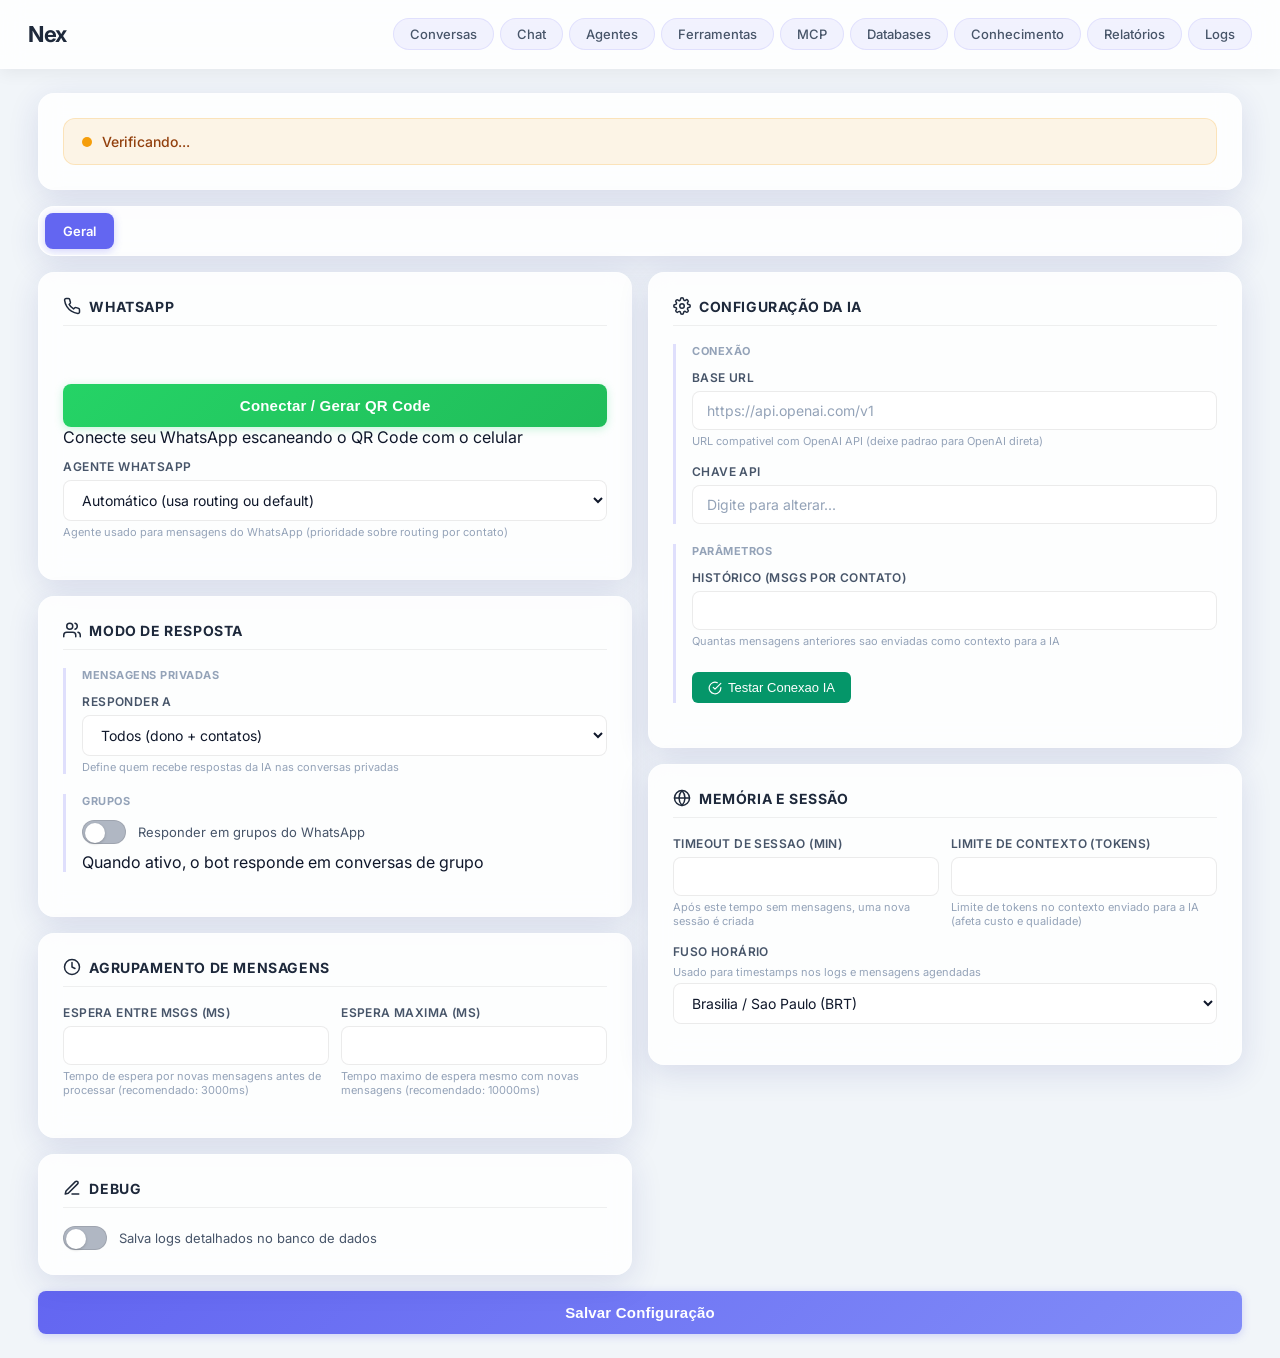
==== commit 66a128d6: "Improve security, reliability and UX: graceful shutdown, LLM timeouts, rate limiting, SSRF protectio" ====
--- a/templates/index.html
+++ b/templates/index.html
@@ -18,6 +18,10 @@
   <div class="nav-links">
     <a href="/conversas">Conversas</a>
     <a href="/chat">Chat</a>
+    <a href="/agentes">Agentes</a>
+    <a href="/ferramentas">Ferramentas</a>
+    <a href="/mcp-admin">MCP</a>
+    <a href="/databases">Databases</a>
     <a href="/conhecimento">Conhecimento</a>
     <a href="/relatorios">Relatórios</a>
     <a href="/logs">Logs</a>
@@ -38,8 +42,6 @@
   <!-- Tab bar -->
   <div class="tabs">
     <button class="tab-btn active" onclick="switchTab('geral')">Geral</button>
-    <button class="tab-btn" onclick="switchTab('tools')">Tools</button>
-    <button class="tab-btn" onclick="switchTab('agentes')">Agentes</button>
     <button class="tab-btn" id="tab-btn-usuarios" style="display:none" onclick="switchTab('usuarios')">Usuarios</button>
   </div>
 
@@ -284,439 +286,13 @@
 
   </div>
 
-
-  <!-- ==================== TAB: Tools ==================== -->
-  <div id="tab-tools" class="tab-panel">
-    <div class="card">
-      <div id="tools-list" style="display:none;">
-        <label style="display:block;font-size:12px;color:#6b7280;margin-bottom:8px;font-weight:600;text-transform:uppercase;letter-spacing:0.4px;">Ferramentas disponiveis</label>
-        <div id="tools-list-items" style="display:flex;flex-wrap:wrap;gap:6px;"></div>
-      </div>
-      <div class="hint">Function calling (tools_enabled, rounds, timeout) agora e configurado por agente na aba Agentes.</div>
-    </div>
-
-    <div class="card">
-      <h2>
-        <svg width="18" height="18" viewBox="0 0 24 24" fill="none" stroke="#1e293b" stroke-width="2" stroke-linecap="round" stroke-linejoin="round"><circle cx="12" cy="12" r="10"/><path d="M12 16v-4"/><path d="M12 8h.01"/></svg>
-        Servidor MCP
-      </h2>
-      <div class="toggle">
-        <input type="checkbox" id="mcp_server_enabled">
-        <label for="mcp_server_enabled">Expor ferramentas via protocolo MCP (SSE)</label>
-      </div>
-      <div class="field">
-        <label>Token de acesso (Bearer)</label>
-        <input type="text" id="mcp_server_token" placeholder="Vazio = sem autenticacao">
-        <div class="hint">Clientes MCP devem enviar Authorization: Bearer &lt;token&gt;</div>
-      </div>
-      <div class="hint" style="margin-top:8px;">Endpoint: <code>/mcp/sse</code> — Requer reinicio para ativar/desativar</div>
-    </div>
-
-    <button class="btn" onclick="saveConfig()">Salvar Configuração</button>
-
-    <!-- Custom Tools (APIs Personalizadas) -->
-    <div class="card" style="margin-top:16px;">
-      <h2>
-        <svg width="18" height="18" viewBox="0 0 24 24" fill="none" stroke="#1e293b" stroke-width="2" stroke-linecap="round" stroke-linejoin="round"><path d="M10 13a5 5 0 0 0 7.54.54l3-3a5 5 0 0 0-7.07-7.07l-1.72 1.71"/><path d="M14 11a5 5 0 0 0-7.54-.54l-3 3a5 5 0 0 0 7.07 7.07l1.71-1.71"/></svg>
-        APIs Personalizadas
-      </h2>
-      <div id="custom-tools-list" style="margin-bottom:14px;"></div>
-      <details id="custom-tool-form-details">
-        <summary style="cursor:pointer;font-size:13px;font-weight:600;color:#1e293b;margin-bottom:12px;">+ Adicionar API</summary>
-        <div id="custom-tool-form">
-          <input type="hidden" id="ct-edit-id" value="">
-          <div class="field-row">
-            <div class="field">
-              <label>Nome (identificador)</label>
-              <input type="text" id="ct-name" placeholder="buscar_cep" pattern="[a-z][a-z0-9_]*">
-              <div class="hint">Letras minusculas, numeros e _ (ex: buscar_cep)</div>
-            </div>
-            <div class="field">
-              <label>Metodo</label>
-              <select id="ct-method"><option value="GET">GET</option><option value="POST">POST</option></select>
-            </div>
-          </div>
-          <div class="field">
-            <label>Descricao</label>
-            <textarea id="ct-description" rows="2" placeholder="Busca endereco por CEP"></textarea>
-          </div>
-          <div class="field">
-            <label>URL (use &#123;&#123;param&#125;&#125; para parametros)</label>
-            <input type="text" id="ct-url" placeholder="https://viacep.com.br/ws/&#123;&#123;cep&#125;&#125;/json/">
-            <div class="hint">Use &#123;&#123;parametro&#125;&#125; para valores dinâmicos na URL</div>
-          </div>
-          <div class="field">
-            <label>Cabecalhos (JSON)</label>
-            <textarea id="ct-headers" rows="2" placeholder='{"Authorization": "Bearer xxx"}'>{}</textarea>
-            <div class="hint">JSON com headers HTTP extras. Ex: {"Authorization": "Bearer xxx"}</div>
-          </div>
-          <div class="field" id="ct-body-field" style="display:none;">
-            <label>Corpo da requisicao (para POST, use &#123;&#123;param&#125;&#125;)</label>
-            <textarea id="ct-body" rows="3" placeholder='{"query": "&#123;&#123;termo&#125;&#125;"}'></textarea>
-          </div>
-          <div class="field">
-            <label>Parametros</label>
-            <div id="ct-params-list"></div>
-            <button type="button" onclick="addCtParam()" style="margin-top:6px;padding:4px 12px;font-size:12px;background:#f0fdf4;border:1px solid #bbf7d0;border-radius:6px;cursor:pointer;color:#1e40af;">+ Parametro</button>
-          </div>
-          <div class="field-row">
-            <div class="field">
-              <label>Caminho na resposta (dot-notation)</label>
-              <input type="text" id="ct-response-path" placeholder="data.result">
-              <div class="hint">Caminho dot-notation para extrair resposta. Ex: data.items</div>
-            </div>
-            <div class="field">
-              <label>Limite de bytes</label>
-              <input type="number" id="ct-max-bytes" value="10000" min="1000" max="100000">
-            </div>
-          </div>
-          <div style="display:flex;gap:8px;margin-top:8px;">
-            <button class="btn" onclick="saveCustomTool()" style="flex:1;">Salvar API</button>
-            <button class="btn" onclick="testCustomTool()" style="flex:1;background:linear-gradient(135deg,#6366f1,#818cf8);">Testar</button>
-          </div>
-          <div id="ct-test-result" style="display:none;margin-top:10px;padding:10px;background:#f9fafb;border-radius:8px;border:1px solid #e5e7eb;font-size:13px;white-space:pre-wrap;max-height:200px;overflow-y:auto;"></div>
-        </div>
-      </details>
-    </div>
-
-    <!-- MCP Servers -->
-    <div class="card" style="margin-top:16px;">
-      <h2>
-        <svg width="18" height="18" viewBox="0 0 24 24" fill="none" stroke="#1e293b" stroke-width="2" stroke-linecap="round" stroke-linejoin="round"><rect x="2" y="2" width="20" height="8" rx="2"/><rect x="2" y="14" width="20" height="8" rx="2"/><circle cx="6" cy="6" r="1"/><circle cx="6" cy="18" r="1"/></svg>
-        Servidores MCP
-      </h2>
-      <div id="mcp-servers-list" style="margin-bottom:14px;"></div>
-      <details id="mcp-form-details">
-        <summary style="cursor:pointer;font-size:13px;font-weight:600;color:#1e293b;margin-bottom:12px;">+ Adicionar Servidor MCP</summary>
-        <div id="mcp-form">
-          <input type="hidden" id="mcp-edit-id" value="">
-          <div class="field">
-            <label>Nome</label>
-            <input type="text" id="mcp-name" placeholder="meu-servidor">
-          </div>
-          <div class="field">
-            <label>URL (endpoint SSE)</label>
-            <input type="text" id="mcp-url" placeholder="http://localhost:3000/sse">
-            <div class="hint">Endpoint SSE do servidor MCP remoto</div>
-          </div>
-          <div class="field">
-            <label>API Key (opcional)</label>
-            <input type="password" id="mcp-api-key" placeholder="Token de autenticacao" autocomplete="new-password">
-            <div class="hint">Enviado como header Authorization: Bearer</div>
-          </div>
-          <button class="btn" onclick="saveMCPServer()">Salvar Servidor</button>
-        </div>
-      </details>
-    </div>
-
-    <!-- External Databases -->
-    <div class="card" style="margin-top:16px;">
-      <h2>
-        <svg width="18" height="18" viewBox="0 0 24 24" fill="none" stroke="#1e293b" stroke-width="2" stroke-linecap="round" stroke-linejoin="round"><ellipse cx="12" cy="5" rx="9" ry="3"/><path d="M21 12c0 1.66-4 3-9 3s-9-1.34-9-3"/><path d="M3 5v14c0 1.66 4 3 9 3s9-1.34 9-3V5"/></svg>
-        Bancos de Dados Externos
-      </h2>
-      <div id="ext-db-list" style="margin-bottom:14px;"></div>
-      <details id="edb-form-details">
-        <summary style="cursor:pointer;font-size:13px;font-weight:600;color:#1e293b;margin-bottom:12px;">+ Adicionar Banco de Dados</summary>
-        <div id="edb-form">
-          <input type="hidden" id="edb-edit-id" value="">
-          <div class="field">
-            <label>Nome (identificador unico)</label>
-            <input type="text" id="edb-name" placeholder="meu_banco">
-          </div>
-          <div class="field">
-            <label>Driver</label>
-            <select id="edb-driver" onchange="updateEDBDefaults()">
-              <option value="postgres">PostgreSQL</option>
-              <option value="mysql">MySQL</option>
-            </select>
-          </div>
-          <div style="display:flex;gap:8px;">
-            <div class="field" style="flex:3;">
-              <label>Host</label>
-              <input type="text" id="edb-host" value="localhost">
-            </div>
-            <div class="field" style="flex:1;">
-              <label>Porta</label>
-              <input type="number" id="edb-port" value="5432">
-            </div>
-          </div>
-          <div style="display:flex;gap:8px;">
-            <div class="field" style="flex:1;">
-              <label>Usuario</label>
-              <input type="text" id="edb-username" placeholder="postgres">
-            </div>
-            <div class="field" style="flex:1;">
-              <label>Senha</label>
-              <input type="password" id="edb-password" placeholder="Senha do banco" autocomplete="new-password">
-            </div>
-          </div>
-          <div class="field">
-            <label>Nome do Banco</label>
-            <input type="text" id="edb-dbname" placeholder="meu_database">
-          </div>
-          <div style="display:flex;gap:8px;">
-            <div class="field" style="flex:1;">
-              <label>SSL</label>
-              <select id="edb-ssl">
-                <option value="disable">Desabilitado</option>
-                <option value="require">Obrigatorio</option>
-                <option value="preferred">Preferido</option>
-              </select>
-            </div>
-            <div class="field" style="flex:1;">
-              <label>Max Linhas</label>
-              <input type="number" id="edb-maxrows" value="100" min="1" max="1000">
-              <div class="hint">Limite de linhas retornadas em consultas SQL</div>
-            </div>
-          </div>
-          <div style="display:flex;gap:8px;margin-top:8px;">
-            <button class="btn" onclick="saveExtDB()">Salvar</button>
-            <button class="btn" style="background:#f0fdf4;color:#1e40af;border:1px solid #bbf7d0;" onclick="testExtDB()">Testar Conexao</button>
-          </div>
-          <div id="edb-test-result" style="display:none;margin-top:10px;padding:10px;background:#f9fafb;border-radius:8px;border:1px solid #e5e7eb;font-size:13px;"></div>
-        </div>
-      </details>
-    </div>
-  </div>
-
-  <!-- ==================== TAB: Agentes ==================== -->
-  <div id="tab-agentes" class="tab-panel">
-    <div class="card">
-      <h2>
-        <svg width="18" height="18" viewBox="0 0 24 24" fill="none" stroke="#1e293b" stroke-width="2" stroke-linecap="round" stroke-linejoin="round"><path d="M20 21v-2a4 4 0 0 0-4-4H8a4 4 0 0 0-4 4v2"/><circle cx="12" cy="7" r="4"/></svg>
-        Agentes de IA
-      </h2>
-      <p style="font-size:13px;color:#6b7280;margin-bottom:14px;">
-        Crie agentes com personalidades diferentes. Atribua-os a contatos na tela de Conversas.
-      </p>
-      <div id="agents-list"></div>
-      <details id="agent-form-details">
-        <summary style="cursor:pointer;font-size:13px;font-weight:600;color:#1e293b;margin-bottom:12px;">+ Adicionar Agente</summary>
-        <div id="agent-form">
-          <input type="hidden" id="ag-edit-id" value="">
-          <div class="form-section">
-            <div class="form-section-title">Identidade do Agente</div>
-            <div class="field-row">
-              <div class="field">
-                <label>Nome</label>
-                <input type="text" id="ag-name" placeholder="atendimento">
-                <div class="hint">Identificador unico do agente</div>
-              </div>
-              <div class="field">
-                <label>Modelo</label>
-                <input type="text" id="ag-model" placeholder="gpt-4.1-mini" value="gpt-4.1-mini">
-              </div>
-            </div>
-            <div class="field">
-              <label>Descricao</label>
-              <input type="text" id="ag-description" placeholder="Agente de atendimento ao cliente">
-            </div>
-            <div class="field">
-              <label>System Prompt</label>
-              <textarea id="ag-system-prompt" rows="6" placeholder="Voce e um atendente profissional..."></textarea>
-            </div>
-            <div class="field">
-              <label>User Prompt (opcional)</label>
-              <textarea id="ag-user-prompt" rows="3" placeholder="Responda sempre em portugues formal."></textarea>
-              <div class="hint">Prefixo adicionado a cada mensagem recebida</div>
-            </div>
-          </div>
-          <div class="form-section">
-            <div class="form-section-title">Configuração do Modelo</div>
-            <div class="field-row">
-              <div class="field">
-                <label>Max Tokens</label>
-                <input type="number" id="ag-max-tokens" value="1024" min="50" max="32000">
-              </div>
-            </div>
-            <div class="field">
-              <label>Base URL (opcional)</label>
-              <input type="text" id="ag-base-url" placeholder="https://api.openai.com/v1">
-              <div class="hint">Vazio = usa config global</div>
-            </div>
-            <div class="field">
-              <label>API Key (opcional)</label>
-              <input type="password" id="ag-api-key" placeholder="Vazio = usa config global" autocomplete="new-password">
-              <div class="hint">Vazio = usa config global</div>
-            </div>
-          </div>
-          <div class="form-section">
-            <div class="form-section-title">Encadeamento de Agentes</div>
-            <div class="field">
-              <label>Encadear para (opcional)</label>
-              <select id="ag-chain-to"><option value="0">Nenhum</option></select>
-              <div class="hint">Resposta deste agente sera passada como contexto para o agente selecionado</div>
-            </div>
-            <div class="field">
-              <label>Condicao de encadeamento</label>
-              <input type="text" id="ag-chain-condition" placeholder="Vazio = sempre encadeia">
-              <div class="hint">Se preenchido, so encadeia se a resposta contiver este texto</div>
-            </div>
-          </div>
-          <div class="field">
-            <label>RAG Tags (filtro de conhecimento)</label>
-            <input type="hidden" id="ag-rag-tags">
-            <div id="ag-rag-tags-wrap" style="display:flex;flex-wrap:wrap;gap:6px;padding:10px;border:1.5px solid #e0e4e8;border-radius:8px;background:#fafbfc;min-height:42px;cursor:pointer;">
-              <span id="ag-rag-tags-placeholder" style="color:#b0b8c1;font-size:13px;">Clique para selecionar tags...</span>
-            </div>
-            <div id="ag-rag-tags-dropdown" style="display:none;border:1.5px solid #e0e4e8;border-top:none;border-radius:0 0 8px 8px;background:white;max-height:180px;overflow-y:auto;"></div>
-            <div class="hint">Vazio = busca em toda a base de conhecimento</div>
-          </div>
-
-          <!-- RAG Settings -->
-          <details style="margin-top:12px;border:1px solid #e0e4e8;border-radius:8px;padding:12px;">
-            <summary style="cursor:pointer;font-size:13px;font-weight:600;color:#1e293b;">RAG (Base de Conhecimento)</summary>
-            <div style="margin-top:10px;">
-              <div class="toggle">
-                <input type="checkbox" id="ag-rag-enabled">
-                <label for="ag-rag-enabled">Busca na base de conhecimento antes de responder</label>
-              </div>
-              <div class="field-row">
-                <div class="field">
-                  <label>Resultados por busca</label>
-                  <input type="number" id="ag-rag-max-results" min="1" max="10" value="3">
-                </div>
-                <div class="field">
-                  <label>Limite de tokens RAG</label>
-                  <input type="number" id="ag-rag-max-tokens" min="100" max="4000" step="50" value="500">
-                </div>
-              </div>
-              <div class="toggle">
-                <input type="checkbox" id="ag-rag-compressed">
-                <label for="ag-rag-compressed">Usar versao comprimida</label>
-              </div>
-              <div class="toggle">
-                <input type="checkbox" id="ag-rag-embeddings">
-                <label for="ag-rag-embeddings">Busca semantica por embeddings</label>
-              </div>
-              <div class="field">
-                <label>Modelo de Embedding</label>
-                <input type="text" id="ag-rag-embedding-model" placeholder="text-embedding-3-small">
-              </div>
-            </div>
-          </details>
-
-          <!-- Tools Settings -->
-          <details style="margin-top:8px;border:1px solid #e0e4e8;border-radius:8px;padding:12px;">
-            <summary style="cursor:pointer;font-size:13px;font-weight:600;color:#1e293b;">Tools (Function Calling)</summary>
-            <div style="margin-top:10px;">
-              <div class="toggle">
-                <input type="checkbox" id="ag-tools-enabled">
-                <label for="ag-tools-enabled">Permitir IA executar ferramentas</label>
-              </div>
-              <div class="field-row">
-                <div class="field">
-                  <label>Max rounds por mensagem</label>
-                  <input type="number" id="ag-tools-max-rounds" min="1" max="10" value="3">
-                </div>
-                <div class="field">
-                  <label>Timeout por ferramenta (s)</label>
-                  <input type="number" id="ag-tool-timeout-sec" min="5" max="300" value="30">
-                </div>
-              </div>
-            </div>
-          </details>
-
-          <!-- Guardrails Settings -->
-          <details style="margin-top:8px;border:1px solid #e0e4e8;border-radius:8px;padding:12px;">
-            <summary style="cursor:pointer;font-size:13px;font-weight:600;color:#1e293b;">Seguranca (Guardrails)</summary>
-            <div style="margin-top:10px;">
-              <div class="field">
-                <label>Modo de filtro de telefone</label>
-                <select id="ag-guard-phone-mode">
-                  <option value="off">Desligado</option>
-                  <option value="whitelist">Whitelist</option>
-                  <option value="blacklist">Blacklist</option>
-                </select>
-              </div>
-              <div class="field">
-                <label>Lista de telefones (virgula)</label>
-                <input type="text" id="ag-guard-phone-list" placeholder="5511999999999, 5521888888888">
-              </div>
-              <div class="field-row">
-                <div class="field">
-                  <label>Max entrada (chars, 0=sem)</label>
-                  <input type="number" id="ag-guard-max-input" min="0" max="50000" value="2000">
-                </div>
-                <div class="field">
-                  <label>Max saida (chars, 0=sem)</label>
-                  <input type="number" id="ag-guard-max-output" min="0" max="50000" value="3000">
-                </div>
-              </div>
-              <div class="field">
-                <label>Padroes bloqueados na entrada (um por linha)</label>
-                <textarea id="ag-guard-blocked-input" rows="2"></textarea>
-              </div>
-              <div class="field">
-                <label>Padroes bloqueados na saida (um por linha)</label>
-                <textarea id="ag-guard-blocked-output" rows="2"></textarea>
-              </div>
-              <div class="toggle">
-                <input type="checkbox" id="ag-guard-block-injection">
-                <label for="ag-guard-block-injection">Bloquear prompt injection</label>
-              </div>
-              <div class="toggle">
-                <input type="checkbox" id="ag-guard-block-pii">
-                <label for="ag-guard-block-pii">Bloquear PII (master)</label>
-              </div>
-              <div style="padding-left:24px;border-left:2px solid rgba(99,102,241,0.15);">
-                <div class="hint" style="margin-bottom:6px;">Selecione quais tipos de dados pessoais devem ser filtrados</div>
-                <div class="toggle">
-                  <input type="checkbox" id="ag-guard-block-pii-phone">
-                  <label for="ag-guard-block-pii-phone">Telefone</label>
-                </div>
-                <div class="toggle">
-                  <input type="checkbox" id="ag-guard-block-pii-email">
-                  <label for="ag-guard-block-pii-email">Email</label>
-                </div>
-                <div class="toggle">
-                  <input type="checkbox" id="ag-guard-block-pii-cpf">
-                  <label for="ag-guard-block-pii-cpf">CPF</label>
-                </div>
-              </div>
-            </div>
-          </details>
-
-          <div class="toggle" style="margin-top:8px;">
-            <input type="checkbox" id="ag-knowledge-extract">
-            <label for="ag-knowledge-extract">Extrair conhecimento automaticamente ao fim de cada sessao</label>
-          </div>
-
-          <button class="btn" style="margin-top:12px;" onclick="saveAgent()">Salvar Agente</button>
-        </div>
-      </details>
-    </div>
-
-    <div class="card" style="background:#f8fafc;border:1px dashed #cbd5e1;">
-      <h2 style="border:none;margin-bottom:8px;padding-bottom:0;">Exemplos de agentes</h2>
-      <div style="display:grid;grid-template-columns:1fr 1fr;gap:12px;font-size:13px;">
-        <div style="background:white;padding:12px;border-radius:8px;border:1px solid #e2e8f0;">
-          <strong style="color:#1e293b;">Atendimento</strong>
-          <div style="color:#6b7280;margin-top:4px;">Responde duvidas de clientes com tom profissional e educado. Consulta a base de conhecimento.</div>
-          <code style="font-size:11px;color:#3b82f6;display:block;margin-top:6px;">model: gpt-4.1-mini</code>
-        </div>
-        <div style="background:white;padding:12px;border-radius:8px;border:1px solid #e2e8f0;">
-          <strong style="color:#1e293b;">Vendas</strong>
-          <div style="color:#6b7280;margin-top:4px;">Agente persuasivo focado em converter leads. Apresenta produtos e fecha pedidos.</div>
-          <code style="font-size:11px;color:#3b82f6;display:block;margin-top:6px;">model: gpt-4.1</code>
-        </div>
-        <div style="background:white;padding:12px;border-radius:8px;border:1px solid #e2e8f0;">
-          <strong style="color:#1e293b;">Suporte Tecnico</strong>
-          <div style="color:#6b7280;margin-top:4px;">Diagnostica problemas tecnicos passo a passo. Linguagem clara e objetiva.</div>
-          <code style="font-size:11px;color:#3b82f6;display:block;margin-top:6px;">model: gpt-4.1-mini</code>
-        </div>
-        <div style="background:white;padding:12px;border-radius:8px;border:1px solid #e2e8f0;">
-          <strong style="color:#1e293b;">Assistente Pessoal</strong>
-          <div style="color:#6b7280;margin-top:4px;">Ajuda com tarefas do dia-a-dia, lembretes e organizacao. Tom informal e amigavel.</div>
-          <code style="font-size:11px;color:#3b82f6;display:block;margin-top:6px;">model: gpt-4.1-nano</code>
-        </div>
-      </div>
-    </div>
-  </div>
 </div>
 
 <div class="toast" id="toast"></div>
+
+<!-- Tools, Agentes, MCP e Databases agora estão em páginas dedicadas:
+     /ferramentas, /agentes, /mcp-admin, /databases -->
+
 
 <script>
 // Auth state
@@ -799,18 +375,6 @@
       }
       el.value = cfg[f] ?? '';
     }
-    // Render tools list
-    const toolsList = cfg.tools_list || [];
-    const container = document.getElementById('tools-list');
-    const items = document.getElementById('tools-list-items');
-    if (toolsList.length > 0) {
-      container.style.display = 'block';
-      items.innerHTML = toolsList
-        .sort((a, b) => a.name.localeCompare(b.name))
-        .map(t => `<span title="${t.description}" style="display:inline-block;padding:4px 10px;background:#f0fdf4;color:#1e40af;border:1px solid #bbf7d0;border-radius:6px;font-size:12px;font-weight:500;cursor:default;">${t.name}</span>`)
-        .join('');
-    }
-    // Populate WhatsApp agent select
     const waAgentSel = document.getElementById('whatsapp_agent_id');
     if (waAgentSel && waAgentSel.options.length <= 1) {
       try {
@@ -972,751 +536,10 @@
 pollStatus();
 setInterval(pollStatus, 2000);
 
-// --- Custom Tools ---
-async function loadCustomTools() {
-  try {
-    const r = await apiFetch('/api/custom-tools');
-    if (!r) return;
-    const tools = await r.json();
-    const container = document.getElementById('custom-tools-list');
-    if (tools.length === 0) {
-      container.innerHTML = '<div style="font-size:13px;color:#9ca3af;">Nenhuma API personalizada cadastrada.</div>';
-      return;
-    }
-    container.innerHTML = tools.map(t => `
-      <div style="display:flex;align-items:center;justify-content:space-between;padding:10px 14px;margin-bottom:6px;background:#f9fafb;border-radius:8px;border:1px solid #e5e7eb;">
-        <div>
-          <span style="font-weight:600;font-size:13px;color:#1a1a2e;">${esc(t.name)}</span>
-          <span style="display:inline-block;padding:2px 6px;background:${t.enabled?'#dcfce7':'#fef2f2'};color:${t.enabled?'#166534':'#991b1b'};border-radius:4px;font-size:10px;margin-left:6px;">${t.enabled?'ON':'OFF'}</span>
-          <span style="display:inline-block;padding:2px 6px;background:#dbeafe;color:#1e40af;border-radius:4px;font-size:10px;margin-left:4px;">${esc(t.method)}</span>
-          <div style="font-size:12px;color:#6b7280;margin-top:2px;">${esc(t.description)}</div>
-        </div>
-        <div style="display:flex;gap:6px;">
-          <button onclick="editCustomTool(${t.id})" style="padding:4px 10px;font-size:11px;background:#f0f9ff;border:1px solid #bae6fd;border-radius:6px;cursor:pointer;color:#0369a1;">Editar</button>
-          <button onclick="deleteCustomTool(${t.id})" style="padding:4px 10px;font-size:11px;background:#fef2f2;border:1px solid #fecaca;border-radius:6px;cursor:pointer;color:#991b1b;">Excluir</button>
-        </div>
-      </div>
-    `).join('');
-  } catch(e) { console.error('load custom tools:', e); }
-}
-
 function esc(s) { const d = document.createElement('div'); d.textContent = s; return d.innerHTML; }
 
-let ctParamCount = 0;
-function addCtParam(name, type_, desc, req) {
-  const list = document.getElementById('ct-params-list');
-  const idx = ctParamCount++;
-  const div = document.createElement('div');
-  div.style.cssText = 'display:flex;gap:6px;margin-bottom:6px;align-items:center;';
-  div.innerHTML = `
-    <input type="text" placeholder="nome" value="${name||''}" style="flex:2;padding:6px 8px;border:1px solid #e0e4e8;border-radius:6px;font-size:12px;" data-ct-param-name="${idx}">
-    <select style="flex:1;padding:6px 4px;border:1px solid #e0e4e8;border-radius:6px;font-size:12px;" data-ct-param-type="${idx}">
-      <option value="string" ${type_==='string'||!type_?'selected':''}>string</option>
-      <option value="number" ${type_==='number'?'selected':''}>number</option>
-      <option value="integer" ${type_==='integer'?'selected':''}>integer</option>
-      <option value="boolean" ${type_==='boolean'?'selected':''}>boolean</option>
-    </select>
-    <input type="text" placeholder="descricao" value="${desc||''}" style="flex:3;padding:6px 8px;border:1px solid #e0e4e8;border-radius:6px;font-size:12px;" data-ct-param-desc="${idx}">
-    <label style="font-size:11px;display:flex;align-items:center;gap:2px;white-space:nowrap;"><input type="checkbox" data-ct-param-req="${idx}" ${req?'checked':''}> Obrig.</label>
-    <button onclick="this.parentElement.remove()" style="padding:2px 8px;font-size:14px;background:#fef2f2;border:1px solid #fecaca;border-radius:6px;cursor:pointer;color:#991b1b;">x</button>
-  `;
-  list.appendChild(div);
-}
-
-function collectCtParams() {
-  const params = [];
-  document.querySelectorAll('[data-ct-param-name]').forEach(el => {
-    const idx = el.dataset.ctParamName;
-    const name = el.value.trim();
-    if (!name) return;
-    params.push({
-      name: name,
-      type: document.querySelector(`[data-ct-param-type="${idx}"]`).value,
-      description: document.querySelector(`[data-ct-param-desc="${idx}"]`).value.trim(),
-      required: document.querySelector(`[data-ct-param-req="${idx}"]`).checked
-    });
-  });
-  return params;
-}
-
-function collectCtData() {
-  return {
-    name: document.getElementById('ct-name').value.trim(),
-    description: document.getElementById('ct-description').value.trim(),
-    method: document.getElementById('ct-method').value,
-    url_template: document.getElementById('ct-url').value.trim(),
-    headers: document.getElementById('ct-headers').value.trim() || '{}',
-    body_template: document.getElementById('ct-body').value.trim(),
-    parameters: JSON.stringify(collectCtParams()),
-    response_path: document.getElementById('ct-response-path').value.trim(),
-    max_bytes: parseInt(document.getElementById('ct-max-bytes').value) || 10000,
-    enabled: 1
-  };
-}
-
-function resetCtForm() {
-  document.getElementById('ct-edit-id').value = '';
-  document.getElementById('ct-name').value = '';
-  document.getElementById('ct-description').value = '';
-  document.getElementById('ct-method').value = 'GET';
-  document.getElementById('ct-url').value = '';
-  document.getElementById('ct-headers').value = '{}';
-  document.getElementById('ct-body').value = '';
-  document.getElementById('ct-params-list').innerHTML = '';
-  document.getElementById('ct-response-path').value = '';
-  document.getElementById('ct-max-bytes').value = '10000';
-  document.getElementById('ct-test-result').style.display = 'none';
-  ctParamCount = 0;
-}
-
-async function saveCustomTool() {
-  const data = collectCtData();
-  const editId = document.getElementById('ct-edit-id').value;
-  try {
-    let r;
-    if (editId) {
-      r = await apiFetch('/api/custom-tools/' + editId, { method: 'PUT', headers: {'Content-Type':'application/json'}, body: JSON.stringify(data) });
-    } else {
-      r = await apiFetch('/api/custom-tools', { method: 'POST', headers: {'Content-Type':'application/json'}, body: JSON.stringify(data) });
-    }
-    if (!r) return;
-    if (r.ok) {
-      toast(editId ? 'API atualizada!' : 'API criada!');
-      resetCtForm();
-      document.getElementById('custom-tool-form-details').removeAttribute('open');
-      loadCustomTools();
-      loadConfig();
-    } else {
-      toast('Erro: ' + await r.text());
-    }
-  } catch(e) { toast('Erro: ' + e.message); }
-}
-
-async function testCustomTool() {
-  const editId = document.getElementById('ct-edit-id').value;
-  const resultDiv = document.getElementById('ct-test-result');
-  if (!editId) {
-    // Save first, then test
-    const data = collectCtData();
-    try {
-      const r = await apiFetch('/api/custom-tools', { method: 'POST', headers: {'Content-Type':'application/json'}, body: JSON.stringify(data) });
-      if (!r.ok) { toast('Salve primeiro: ' + await r.text()); return; }
-      const res = await r.json();
-      document.getElementById('ct-edit-id').value = res.id;
-      loadCustomTools();
-    } catch(e) { toast('Erro: ' + e.message); return; }
-  }
-  const id = document.getElementById('ct-edit-id').value;
-  const params = collectCtParams();
-  const args = {};
-  params.forEach(p => { args[p.name] = p.type === 'number' || p.type === 'integer' ? 0 : 'teste'; });
-
-  const testArgs = prompt('Argumentos JSON para teste:', JSON.stringify(args));
-  if (!testArgs) return;
-
-  resultDiv.style.display = 'block';
-  resultDiv.textContent = 'Testando...';
-  try {
-    const r = await apiFetch('/api/custom-tools/' + id + '/test', {
-      method: 'POST', headers: {'Content-Type':'application/json'},
-      body: JSON.stringify({ args: testArgs })
-    });
-    const res = await r.json();
-    resultDiv.textContent = res.ok ? res.result : 'Erro: ' + res.error;
-    resultDiv.style.borderColor = res.ok ? '#bbf7d0' : '#fecaca';
-  } catch(e) { resultDiv.textContent = 'Erro: ' + e.message; }
-}
-
-async function editCustomTool(id) {
-  try {
-    const r = await apiFetch('/api/custom-tools');
-    const tools = await r.json();
-    const t = tools.find(x => x.id === id);
-    if (!t) return;
-    document.getElementById('ct-edit-id').value = t.id;
-    document.getElementById('ct-name').value = t.name;
-    document.getElementById('ct-description').value = t.description;
-    document.getElementById('ct-method').value = t.method;
-    document.getElementById('ct-url').value = t.url_template;
-    document.getElementById('ct-headers').value = t.headers;
-    document.getElementById('ct-body').value = t.body_template;
-    document.getElementById('ct-response-path').value = t.response_path;
-    document.getElementById('ct-max-bytes').value = t.max_bytes;
-    document.getElementById('ct-params-list').innerHTML = '';
-    ctParamCount = 0;
-    const params = JSON.parse(t.parameters || '[]');
-    params.forEach(p => addCtParam(p.name, p.type, p.description, p.required));
-    document.getElementById('ct-test-result').style.display = 'none';
-    document.getElementById('custom-tool-form-details').open = true;
-    updateCtBodyVisibility();
-  } catch(e) { console.error(e); }
-}
-
-async function deleteCustomTool(id) {
-  if (!confirm('Excluir esta API?')) return;
-  try {
-    const r = await apiFetch('/api/custom-tools/' + id, { method: 'DELETE' });
-    if (r.ok) { toast('API excluida'); loadCustomTools(); loadConfig(); }
-    else toast('Erro: ' + await r.text());
-  } catch(e) { toast('Erro: ' + e.message); }
-}
-
-function updateCtBodyVisibility() {
-  document.getElementById('ct-body-field').style.display = document.getElementById('ct-method').value === 'POST' ? 'block' : 'none';
-}
-document.getElementById('ct-method').addEventListener('change', updateCtBodyVisibility);
-
-// --- MCP Servers ---
-async function loadMCPServers() {
-  try {
-    const r = await apiFetch('/api/mcp-servers');
-    if (!r) return;
-    const servers = await r.json();
-    const container = document.getElementById('mcp-servers-list');
-    if (servers.length === 0) {
-      container.innerHTML = '<div style="font-size:13px;color:#9ca3af;">Nenhum servidor MCP configurado.</div>';
-      return;
-    }
-    container.innerHTML = servers.map(s => `
-      <div style="padding:10px 14px;margin-bottom:6px;background:#f9fafb;border-radius:8px;border:1px solid #e5e7eb;">
-        <div style="display:flex;align-items:center;justify-content:space-between;">
-          <div>
-            <span style="font-weight:600;font-size:13px;color:#1a1a2e;">${esc(s.name)}</span>
-            <span style="display:inline-block;padding:2px 6px;background:${s.connected?'#dcfce7':'#fef2f2'};color:${s.connected?'#166534':'#991b1b'};border-radius:4px;font-size:10px;margin-left:6px;">${s.connected?'Conectado':'Desconectado'}</span>
-            <span style="display:inline-block;padding:2px 6px;background:#dbeafe;color:#1e40af;border-radius:4px;font-size:10px;margin-left:4px;">${s.tools.length} tools</span>
-            <div style="font-size:12px;color:#6b7280;margin-top:2px;">${esc(s.url)}</div>
-          </div>
-          <div style="display:flex;gap:6px;">
-            <button onclick="reconnectMCP(${s.id})" style="padding:4px 10px;font-size:11px;background:#f0fdf4;border:1px solid #bbf7d0;border-radius:6px;cursor:pointer;color:#1e40af;">Reconectar</button>
-            <button onclick="editMCPServer(${s.id})" style="padding:4px 10px;font-size:11px;background:#f0f9ff;border:1px solid #bae6fd;border-radius:6px;cursor:pointer;color:#0369a1;">Editar</button>
-            <button onclick="deleteMCPServer(${s.id})" style="padding:4px 10px;font-size:11px;background:#fef2f2;border:1px solid #fecaca;border-radius:6px;cursor:pointer;color:#991b1b;">Excluir</button>
-          </div>
-        </div>
-        ${s.tools.length > 0 ? `
-        <details style="margin-top:6px;">
-          <summary style="cursor:pointer;font-size:11px;color:#6b7280;">Ver tools descobertas</summary>
-          <div style="margin-top:6px;display:flex;flex-wrap:wrap;gap:4px;">
-            ${s.tools.map(t => `<span title="${esc(t.description)}" style="display:inline-block;padding:3px 8px;background:#f0fdf4;color:#1e40af;border:1px solid #bbf7d0;border-radius:6px;font-size:11px;">${esc(t.name)}</span>`).join('')}
-          </div>
-        </details>` : ''}
-      </div>
-    `).join('');
-  } catch(e) { console.error('load mcp servers:', e); }
-}
-
-function resetMCPForm() {
-  document.getElementById('mcp-edit-id').value = '';
-  document.getElementById('mcp-name').value = '';
-  document.getElementById('mcp-url').value = '';
-  document.getElementById('mcp-api-key').value = '';
-}
-
-async function saveMCPServer() {
-  const data = {
-    name: document.getElementById('mcp-name').value.trim(),
-    url: document.getElementById('mcp-url').value.trim(),
-    api_key: document.getElementById('mcp-api-key').value
-  };
-  const editId = document.getElementById('mcp-edit-id').value;
-  try {
-    let r;
-    if (editId) {
-      r = await apiFetch('/api/mcp-servers/' + editId, { method: 'PUT', headers: {'Content-Type':'application/json'}, body: JSON.stringify({...data, enabled: true}) });
-    } else {
-      r = await apiFetch('/api/mcp-servers', { method: 'POST', headers: {'Content-Type':'application/json'}, body: JSON.stringify(data) });
-    }
-    if (!r) return;
-    if (r.ok) {
-      const res = await r.json();
-      if (res.error) toast('Salvo, mas erro ao conectar: ' + res.error);
-      else toast(editId ? 'Servidor atualizado!' : 'Servidor adicionado!');
-      resetMCPForm();
-      document.getElementById('mcp-form-details').removeAttribute('open');
-      loadMCPServers();
-      loadConfig();
-    } else {
-      toast('Erro: ' + await r.text());
-    }
-  } catch(e) { toast('Erro: ' + e.message); }
-}
-
-async function reconnectMCP(id) {
-  toast('Reconectando...');
-  try {
-    const r = await apiFetch('/api/mcp-servers/' + id + '/reconnect', { method: 'POST' });
-    const res = await r.json();
-    if (res.ok) { toast('Reconectado!'); loadMCPServers(); loadConfig(); }
-    else toast('Erro: ' + res.error);
-  } catch(e) { toast('Erro: ' + e.message); }
-}
-
-async function editMCPServer(id) {
-  try {
-    const r = await apiFetch('/api/mcp-servers');
-    const servers = await r.json();
-    const s = servers.find(x => x.id === id);
-    if (!s) return;
-    document.getElementById('mcp-edit-id').value = s.id;
-    document.getElementById('mcp-name').value = s.name;
-    document.getElementById('mcp-url').value = s.url;
-    document.getElementById('mcp-api-key').value = '';
-    document.getElementById('mcp-form-details').open = true;
-  } catch(e) { console.error(e); }
-}
-
-async function deleteMCPServer(id) {
-  if (!confirm('Excluir este servidor MCP?')) return;
-  try {
-    const r = await apiFetch('/api/mcp-servers/' + id, { method: 'DELETE' });
-    if (r.ok) { toast('Servidor excluido'); loadMCPServers(); loadConfig(); }
-    else toast('Erro: ' + await r.text());
-  } catch(e) { toast('Erro: ' + e.message); }
-}
-
-// --- External Databases ---
-async function loadExtDBs() {
-  try {
-    const r = await apiFetch('/api/ext-databases');
-    if (!r) return;
-    const dbs = await r.json();
-    const container = document.getElementById('ext-db-list');
-    if (dbs.length === 0) {
-      container.innerHTML = '<div style="font-size:13px;color:#9ca3af;">Nenhum banco externo configurado.</div>';
-      return;
-    }
-    container.innerHTML = dbs.map(d => `
-      <div style="padding:10px 14px;margin-bottom:6px;background:#f9fafb;border-radius:8px;border:1px solid #e5e7eb;">
-        <div style="display:flex;align-items:center;justify-content:space-between;">
-          <div>
-            <span style="font-weight:600;font-size:13px;color:#1a1a2e;">${esc(d.name)}</span>
-            <span style="display:inline-block;padding:2px 6px;background:${d.driver==='postgres'?'#dbeafe':'#fef3c7'};color:${d.driver==='postgres'?'#1e40af':'#92400e'};border-radius:4px;font-size:10px;margin-left:6px;">${d.driver==='postgres'?'PG':'MY'}</span>
-            <span style="display:inline-block;padding:2px 6px;background:${d.connected?'#dcfce7':'#fef2f2'};color:${d.connected?'#166534':'#991b1b'};border-radius:4px;font-size:10px;margin-left:4px;">${d.connected?'Conectado':'Desconectado'}</span>
-            <div style="font-size:12px;color:#6b7280;margin-top:2px;">${esc(d.host)}:${d.port}/${esc(d.dbname)}</div>
-          </div>
-          <div style="display:flex;gap:6px;">
-            <button onclick="reconnectExtDB(${d.id})" style="padding:4px 10px;font-size:11px;background:#f0fdf4;border:1px solid #bbf7d0;border-radius:6px;cursor:pointer;color:#1e40af;">Reconectar</button>
-            <button onclick="editExtDB(${d.id})" style="padding:4px 10px;font-size:11px;background:#f0f9ff;border:1px solid #bae6fd;border-radius:6px;cursor:pointer;color:#0369a1;">Editar</button>
-            <button onclick="deleteExtDB(${d.id})" style="padding:4px 10px;font-size:11px;background:#fef2f2;border:1px solid #fecaca;border-radius:6px;cursor:pointer;color:#991b1b;">Excluir</button>
-          </div>
-        </div>
-      </div>
-    `).join('');
-  } catch(e) { console.error('load ext dbs:', e); }
-}
-
-function resetEDBForm() {
-  document.getElementById('edb-edit-id').value = '';
-  document.getElementById('edb-name').value = '';
-  document.getElementById('edb-driver').value = 'postgres';
-  document.getElementById('edb-host').value = 'localhost';
-  document.getElementById('edb-port').value = '5432';
-  document.getElementById('edb-username').value = '';
-  document.getElementById('edb-password').value = '';
-  document.getElementById('edb-dbname').value = '';
-  document.getElementById('edb-ssl').value = 'disable';
-  document.getElementById('edb-maxrows').value = '100';
-  document.getElementById('edb-test-result').style.display = 'none';
-}
-
-function updateEDBDefaults() {
-  const driver = document.getElementById('edb-driver').value;
-  const port = document.getElementById('edb-port');
-  if (driver === 'mysql') {
-    port.value = '3306';
-  } else {
-    port.value = '5432';
-  }
-}
-
-function getEDBFormData() {
-  return {
-    name: document.getElementById('edb-name').value.trim(),
-    driver: document.getElementById('edb-driver').value,
-    host: document.getElementById('edb-host').value.trim(),
-    port: parseInt(document.getElementById('edb-port').value) || 5432,
-    username: document.getElementById('edb-username').value.trim(),
-    password: document.getElementById('edb-password').value,
-    dbname: document.getElementById('edb-dbname').value.trim(),
-    ssl_mode: document.getElementById('edb-ssl').value,
-    max_rows: parseInt(document.getElementById('edb-maxrows').value) || 100
-  };
-}
-
-async function saveExtDB() {
-  const data = getEDBFormData();
-  const editId = document.getElementById('edb-edit-id').value;
-  try {
-    let r;
-    if (editId) {
-      r = await apiFetch('/api/ext-databases/' + editId, { method: 'PUT', headers: {'Content-Type':'application/json'}, body: JSON.stringify({...data, enabled: 1}) });
-    } else {
-      r = await apiFetch('/api/ext-databases', { method: 'POST', headers: {'Content-Type':'application/json'}, body: JSON.stringify(data) });
-    }
-    if (!r) return;
-    if (r.ok) {
-      const res = await r.json();
-      if (res.error) toast('Salvo, mas erro ao conectar: ' + res.error);
-      else toast(editId ? 'Banco atualizado!' : 'Banco adicionado!');
-      resetEDBForm();
-      document.getElementById('edb-form-details').removeAttribute('open');
-      loadExtDBs();
-    } else {
-      toast('Erro: ' + await r.text());
-    }
-  } catch(e) { toast('Erro: ' + e.message); }
-}
-
-async function testExtDB() {
-  const editId = document.getElementById('edb-edit-id').value;
-  if (!editId) {
-    // Save first, then test
-    const data = getEDBFormData();
-    if (!data.name || !data.dbname) { toast('Preencha nome e banco primeiro'); return; }
-    try {
-      const r = await apiFetch('/api/ext-databases', { method: 'POST', headers: {'Content-Type':'application/json'}, body: JSON.stringify(data) });
-      if (!r.ok) { toast('Erro: ' + await r.text()); return; }
-      const res = await r.json();
-      document.getElementById('edb-edit-id').value = res.id;
-      loadExtDBs();
-      // Now test it
-      testExtDBById(res.id);
-    } catch(e) { toast('Erro: ' + e.message); }
-    return;
-  }
-  testExtDBById(editId);
-}
-
-async function testExtDBById(id) {
-  const resultEl = document.getElementById('edb-test-result');
-  resultEl.style.display = 'block';
-  resultEl.textContent = 'Testando conexao...';
-  resultEl.style.color = '#6b7280';
-  try {
-    const r = await apiFetch('/api/ext-databases/' + id + '/test', { method: 'POST' });
-    const res = await r.json();
-    if (res.ok) {
-      resultEl.textContent = res.message;
-      resultEl.style.color = '#166534';
-    } else {
-      resultEl.textContent = 'Erro: ' + res.error;
-      resultEl.style.color = '#991b1b';
-    }
-  } catch(e) {
-    resultEl.textContent = 'Erro: ' + e.message;
-    resultEl.style.color = '#991b1b';
-  }
-}
-
-async function reconnectExtDB(id) {
-  toast('Reconectando...');
-  try {
-    const r = await apiFetch('/api/ext-databases/' + id + '/reconnect', { method: 'POST' });
-    const res = await r.json();
-    if (res.ok) { toast('Reconectado!'); loadExtDBs(); }
-    else toast('Erro: ' + res.error);
-  } catch(e) { toast('Erro: ' + e.message); }
-}
-
-async function editExtDB(id) {
-  try {
-    const r = await apiFetch('/api/ext-databases');
-    const dbs = await r.json();
-    const d = dbs.find(x => x.id === id);
-    if (!d) return;
-    document.getElementById('edb-edit-id').value = d.id;
-    document.getElementById('edb-name').value = d.name;
-    document.getElementById('edb-driver').value = d.driver;
-    document.getElementById('edb-host').value = d.host;
-    document.getElementById('edb-port').value = d.port;
-    document.getElementById('edb-username').value = d.username;
-    document.getElementById('edb-password').value = '';
-    document.getElementById('edb-dbname').value = d.dbname;
-    document.getElementById('edb-ssl').value = d.ssl_mode;
-    document.getElementById('edb-maxrows').value = d.max_rows;
-    document.getElementById('edb-form-details').open = true;
-    document.getElementById('edb-test-result').style.display = 'none';
-  } catch(e) { console.error(e); }
-}
-
-async function deleteExtDB(id) {
-  if (!confirm('Excluir este banco de dados externo?')) return;
-  try {
-    const r = await apiFetch('/api/ext-databases/' + id, { method: 'DELETE' });
-    if (r.ok) { toast('Banco excluido'); loadExtDBs(); }
-    else toast('Erro: ' + await r.text());
-  } catch(e) { toast('Erro: ' + e.message); }
-}
-
-// --- Agents ---
-async function loadAgents() {
-  try {
-    const r = await apiFetch('/api/agents');
-    if (!r) return;
-    const agents = await r.json();
-    const container = document.getElementById('agents-list');
-    if (agents.length === 0) {
-      container.innerHTML = '<div style="font-size:13px;color:#9ca3af;margin-bottom:14px;">Nenhum agente cadastrado.</div>';
-      return;
-    }
-    // Populate chain_to select
-    const chainSelect = document.getElementById('ag-chain-to');
-    const currentVal = chainSelect.value;
-    chainSelect.innerHTML = '<option value="0">Nenhum</option>' + agents.map(a => `<option value="${a.id}">${esc(a.name)}</option>`).join('');
-    chainSelect.value = currentVal;
-
-    container.innerHTML = agents.map(a => `
-      <div style="display:flex;align-items:center;justify-content:space-between;padding:10px 14px;margin-bottom:6px;background:#f9fafb;border-radius:8px;border:1px solid #e5e7eb;">
-        <div style="flex:1;min-width:0;">
-          <span style="font-weight:600;font-size:13px;color:#1a1a2e;">${esc(a.name)}</span>
-          ${a.is_default ? '<span style="display:inline-block;padding:2px 6px;background:#fbbf24;color:#78350f;border-radius:4px;font-size:10px;font-weight:600;margin-left:6px;">Padr\u00e3o</span>' : `<span style="display:inline-block;padding:2px 6px;background:${a.enabled?'#dcfce7':'#fef2f2'};color:${a.enabled?'#166534':'#991b1b'};border-radius:4px;font-size:10px;margin-left:6px;">${a.enabled?'ON':'OFF'}</span>`}
-          <span style="display:inline-block;padding:2px 6px;background:#dbeafe;color:#1e40af;border-radius:4px;font-size:10px;margin-left:4px;">${esc(a.model)}</span>
-          ${a.base_url ? '<span style="display:inline-block;padding:2px 6px;background:#fef3c7;color:#92400e;border-radius:4px;font-size:10px;margin-left:4px;">Custom URL</span>' : ''}
-          ${a.chain_to ? '<span style="display:inline-block;padding:2px 6px;background:#e0e7ff;color:#3730a3;border-radius:4px;font-size:10px;margin-left:4px;">Chain</span>' : ''}
-          ${a.rag_enabled ? '<span style="display:inline-block;padding:2px 6px;background:#ecfdf5;color:#065f46;border-radius:4px;font-size:10px;margin-left:4px;">RAG</span>' : ''}
-          ${a.tools_enabled ? '<span style="display:inline-block;padding:2px 6px;background:#fef3c7;color:#92400e;border-radius:4px;font-size:10px;margin-left:4px;">Tools</span>' : ''}
-          <div style="font-size:12px;color:#6b7280;margin-top:2px;white-space:nowrap;overflow:hidden;text-overflow:ellipsis;">${esc(a.description || a.system_prompt.substring(0, 80))}</div>
-        </div>
-        <div style="display:flex;gap:6px;flex-shrink:0;margin-left:8px;">
-          <button onclick="editAgent(${a.id})" style="padding:4px 10px;font-size:11px;background:#f0f9ff;border:1px solid #bae6fd;border-radius:6px;cursor:pointer;color:#0369a1;">Editar</button>
-          ${a.is_default ? '' : `<button onclick="deleteAgent(${a.id})" style="padding:4px 10px;font-size:11px;background:#fef2f2;border:1px solid #fecaca;border-radius:6px;cursor:pointer;color:#991b1b;">Excluir</button>`}
-        </div>
-      </div>
-    `).join('');
-  } catch(e) { console.error('load agents:', e); }
-}
-
-function escapeHtml(s) { const d = document.createElement('div'); d.textContent = s; return d.innerHTML; }
-
-// --- RAG Tags multi-select ---
-let allKnowledgeTags = [];
-let selectedRAGTags = new Set();
-
-async function loadKnowledgeTags() {
-  try {
-    const r = await apiFetch('/api/knowledge-tags');
-    if (!r) return;
-    allKnowledgeTags = await r.json();
-  } catch(e) { console.error(e); }
-}
-
-function renderRAGTagsDropdown() {
-  const dd = document.getElementById('ag-rag-tags-dropdown');
-  if (!allKnowledgeTags.length) {
-    dd.innerHTML = '<div style="padding:10px;color:#9ca3af;font-size:13px;">Nenhuma tag na base de conhecimento</div>';
-    return;
-  }
-  dd.innerHTML = allKnowledgeTags.map(t => {
-    const checked = selectedRAGTags.has(t) ? 'checked' : '';
-    return `<label style="display:flex;align-items:center;gap:8px;padding:6px 12px;cursor:pointer;font-size:13px;transition:background 0.1s;" onmouseenter="this.style.background='#f3f4f6'" onmouseleave="this.style.background=''"><input type="checkbox" ${checked} onchange="toggleRAGTag('${escapeHtml(t)}',this.checked)" style="accent-color:#334155;cursor:pointer;">${escapeHtml(t)}</label>`;
-  }).join('');
-}
-
-function toggleRAGTag(tag, on) {
-  if (on) selectedRAGTags.add(tag); else selectedRAGTags.delete(tag);
-  syncRAGTags();
-}
-
-function syncRAGTags() {
-  document.getElementById('ag-rag-tags').value = [...selectedRAGTags].join(', ');
-  const wrap = document.getElementById('ag-rag-tags-wrap');
-  const ph = document.getElementById('ag-rag-tags-placeholder');
-  // Remove old pills (keep placeholder)
-  wrap.querySelectorAll('.rag-pill').forEach(el => el.remove());
-  if (selectedRAGTags.size === 0) {
-    ph.style.display = '';
-  } else {
-    ph.style.display = 'none';
-    for (const t of selectedRAGTags) {
-      const pill = document.createElement('span');
-      pill.className = 'rag-pill';
-      pill.style.cssText = 'display:inline-flex;align-items:center;gap:4px;background:#e0e7ff;color:#3730a3;padding:3px 10px;border-radius:12px;font-size:12px;font-weight:500;';
-      pill.innerHTML = escapeHtml(t) + '<span onclick="event.stopPropagation();toggleRAGTag(\'' + escapeHtml(t) + '\',false);renderRAGTagsDropdown();" style="cursor:pointer;font-size:14px;color:#6366f1;margin-left:2px;">&times;</span>';
-      wrap.appendChild(pill);
-    }
-  }
-}
-
-function setRAGTagsFromString(csv) {
-  selectedRAGTags.clear();
-  if (csv) {
-    csv.split(',').forEach(t => { t = t.trim(); if (t) selectedRAGTags.add(t); });
-  }
-  syncRAGTags();
-  renderRAGTagsDropdown();
-}
-
-// Toggle dropdown on wrap click, close on outside click
-(function() {
-  const wrap = document.getElementById('ag-rag-tags-wrap');
-  const dd = document.getElementById('ag-rag-tags-dropdown');
-  wrap.addEventListener('click', function(e) {
-    e.stopPropagation();
-    dd.style.display = dd.style.display === 'none' ? 'block' : 'none';
-  });
-  dd.addEventListener('click', function(e) { e.stopPropagation(); });
-  document.addEventListener('click', function() { dd.style.display = 'none'; });
-})();
-
-loadKnowledgeTags().then(() => renderRAGTagsDropdown());
-
-function resetAgentForm() {
-  document.getElementById('ag-edit-id').value = '';
-  document.getElementById('ag-name').value = '';
-  document.getElementById('ag-description').value = '';
-  document.getElementById('ag-system-prompt').value = '';
-  document.getElementById('ag-user-prompt').value = '';
-  document.getElementById('ag-model').value = 'gpt-4.1-mini';
-  document.getElementById('ag-max-tokens').value = '1024';
-  document.getElementById('ag-base-url').value = '';
-  document.getElementById('ag-api-key').value = '';
-  document.getElementById('ag-chain-to').value = '0';
-  document.getElementById('ag-chain-condition').value = '';
-  setRAGTagsFromString('');
-  // RAG
-  document.getElementById('ag-rag-enabled').checked = false;
-  document.getElementById('ag-rag-max-results').value = '3';
-  document.getElementById('ag-rag-max-tokens').value = '500';
-  document.getElementById('ag-rag-compressed').checked = false;
-  document.getElementById('ag-rag-embeddings').checked = false;
-  document.getElementById('ag-rag-embedding-model').value = '';
-  // Tools
-  document.getElementById('ag-tools-enabled').checked = false;
-  document.getElementById('ag-tools-max-rounds').value = '3';
-  document.getElementById('ag-tool-timeout-sec').value = '30';
-  // Guardrails
-  document.getElementById('ag-guard-phone-mode').value = 'off';
-  document.getElementById('ag-guard-phone-list').value = '';
-  document.getElementById('ag-guard-max-input').value = '2000';
-  document.getElementById('ag-guard-max-output').value = '3000';
-  document.getElementById('ag-guard-blocked-input').value = '';
-  document.getElementById('ag-guard-blocked-output').value = '';
-  document.getElementById('ag-guard-block-injection').checked = false;
-  document.getElementById('ag-guard-block-pii').checked = false;
-  document.getElementById('ag-guard-block-pii-phone').checked = false;
-  document.getElementById('ag-guard-block-pii-email').checked = false;
-  document.getElementById('ag-guard-block-pii-cpf').checked = false;
-  document.getElementById('ag-knowledge-extract').checked = false;
-}
-
-async function saveAgent() {
-  const data = {
-    name: document.getElementById('ag-name').value.trim(),
-    description: document.getElementById('ag-description').value.trim(),
-    system_prompt: document.getElementById('ag-system-prompt').value.trim(),
-    user_prompt: document.getElementById('ag-user-prompt').value.trim(),
-    model: document.getElementById('ag-model').value.trim() || 'gpt-4.1-mini',
-    max_tokens: parseInt(document.getElementById('ag-max-tokens').value) || 1024,
-    base_url: document.getElementById('ag-base-url').value.trim(),
-    api_key: document.getElementById('ag-api-key').value,
-    chain_to: parseInt(document.getElementById('ag-chain-to').value) || 0,
-    chain_condition: document.getElementById('ag-chain-condition').value.trim(),
-    rag_tags: document.getElementById('ag-rag-tags').value.trim(),
-    enabled: 1,
-    // RAG
-    rag_enabled: document.getElementById('ag-rag-enabled').checked,
-    rag_max_results: parseInt(document.getElementById('ag-rag-max-results').value) || 3,
-    rag_compressed: document.getElementById('ag-rag-compressed').checked,
-    rag_max_tokens: parseInt(document.getElementById('ag-rag-max-tokens').value) || 500,
-    rag_embeddings: document.getElementById('ag-rag-embeddings').checked,
-    rag_embedding_model: document.getElementById('ag-rag-embedding-model').value.trim(),
-    // Tools
-    tools_enabled: document.getElementById('ag-tools-enabled').checked,
-    tools_max_rounds: parseInt(document.getElementById('ag-tools-max-rounds').value) || 3,
-    tool_timeout_sec: parseInt(document.getElementById('ag-tool-timeout-sec').value) || 30,
-    // Guardrails
-    guard_max_input: parseInt(document.getElementById('ag-guard-max-input').value) || 0,
-    guard_max_output: parseInt(document.getElementById('ag-guard-max-output').value) || 0,
-    guard_blocked_input: document.getElementById('ag-guard-blocked-input').value,
-    guard_blocked_output: document.getElementById('ag-guard-blocked-output').value,
-    guard_phone_list: document.getElementById('ag-guard-phone-list').value.trim(),
-    guard_phone_mode: document.getElementById('ag-guard-phone-mode').value,
-    guard_block_injection: document.getElementById('ag-guard-block-injection').checked,
-    guard_block_pii: document.getElementById('ag-guard-block-pii').checked,
-    guard_block_pii_phone: document.getElementById('ag-guard-block-pii-phone').checked,
-    guard_block_pii_email: document.getElementById('ag-guard-block-pii-email').checked,
-    guard_block_pii_cpf: document.getElementById('ag-guard-block-pii-cpf').checked,
-    knowledge_extract: document.getElementById('ag-knowledge-extract').checked
-  };
-  const editId = document.getElementById('ag-edit-id').value;
-  try {
-    let r;
-    if (editId) {
-      r = await apiFetch('/api/agents/' + editId, { method: 'PUT', headers: {'Content-Type':'application/json'}, body: JSON.stringify(data) });
-    } else {
-      r = await apiFetch('/api/agents', { method: 'POST', headers: {'Content-Type':'application/json'}, body: JSON.stringify(data) });
-    }
-    if (!r) return;
-    if (r.ok) {
-      toast(editId ? 'Agente atualizado!' : 'Agente criado!');
-      resetAgentForm();
-      document.getElementById('agent-form-details').removeAttribute('open');
-      loadAgents();
-    } else {
-      toast('Erro: ' + await r.text());
-    }
-  } catch(e) { toast('Erro: ' + e.message); }
-}
-
-async function editAgent(id) {
-  try {
-    const r = await apiFetch('/api/agents');
-    const agents = await r.json();
-    const a = agents.find(x => x.id === id);
-    if (!a) return;
-    document.getElementById('ag-edit-id').value = a.id;
-    document.getElementById('ag-name').value = a.name;
-    document.getElementById('ag-description').value = a.description;
-    document.getElementById('ag-system-prompt').value = a.system_prompt;
-    document.getElementById('ag-user-prompt').value = a.user_prompt;
-    document.getElementById('ag-model').value = a.model;
-    document.getElementById('ag-max-tokens').value = a.max_tokens;
-    document.getElementById('ag-base-url').value = a.base_url;
-    document.getElementById('ag-api-key').value = '';
-    document.getElementById('ag-chain-to').value = a.chain_to || 0;
-    document.getElementById('ag-chain-condition').value = a.chain_condition || '';
-    setRAGTagsFromString(a.rag_tags || '');
-    // RAG
-    document.getElementById('ag-rag-enabled').checked = !!a.rag_enabled;
-    document.getElementById('ag-rag-max-results').value = a.rag_max_results || 3;
-    document.getElementById('ag-rag-max-tokens').value = a.rag_max_tokens || 500;
-    document.getElementById('ag-rag-compressed').checked = !!a.rag_compressed;
-    document.getElementById('ag-rag-embeddings').checked = !!a.rag_embeddings;
-    document.getElementById('ag-rag-embedding-model').value = a.rag_embedding_model || '';
-    // Tools
-    document.getElementById('ag-tools-enabled').checked = !!a.tools_enabled;
-    document.getElementById('ag-tools-max-rounds').value = a.tools_max_rounds || 3;
-    document.getElementById('ag-tool-timeout-sec').value = a.tool_timeout_sec || 30;
-    // Guardrails
-    document.getElementById('ag-guard-phone-mode').value = a.guard_phone_mode || 'off';
-    document.getElementById('ag-guard-phone-list').value = a.guard_phone_list || '';
-    document.getElementById('ag-guard-max-input').value = a.guard_max_input || 0;
-    document.getElementById('ag-guard-max-output').value = a.guard_max_output || 0;
-    document.getElementById('ag-guard-blocked-input').value = a.guard_blocked_input || '';
-    document.getElementById('ag-guard-blocked-output').value = a.guard_blocked_output || '';
-    document.getElementById('ag-guard-block-injection').checked = !!a.guard_block_injection;
-    document.getElementById('ag-guard-block-pii').checked = !!a.guard_block_pii;
-    document.getElementById('ag-guard-block-pii-phone').checked = !!a.guard_block_pii_phone;
-    document.getElementById('ag-guard-block-pii-email').checked = !!a.guard_block_pii_email;
-    document.getElementById('ag-guard-block-pii-cpf').checked = !!a.guard_block_pii_cpf;
-    document.getElementById('ag-knowledge-extract').checked = !!a.knowledge_extract;
-    document.getElementById('agent-form-details').open = true;
-  } catch(e) { console.error(e); }
-}
-
-async function deleteAgent(id) {
-  if (!confirm('Excluir este agente?')) return;
-  try {
-    const r = await apiFetch('/api/agents/' + id, { method: 'DELETE' });
-    if (r.ok) { toast('Agente excluido'); loadAgents(); }
-    else toast('Erro: ' + await r.text());
-  } catch(e) { toast('Erro: ' + e.message); }
-}
-
-// Load custom tools, MCP servers, ext databases & agents on page load
-loadCustomTools();
-loadMCPServers();
-loadExtDBs();
-loadAgents();
+// Tools, MCP, ExtDBs and Agents JS removed — now in dedicated pages
+// (/ferramentas, /mcp-admin, /databases, /agentes)
 
 // --- Auth / Users ---
 async function checkAuth() {
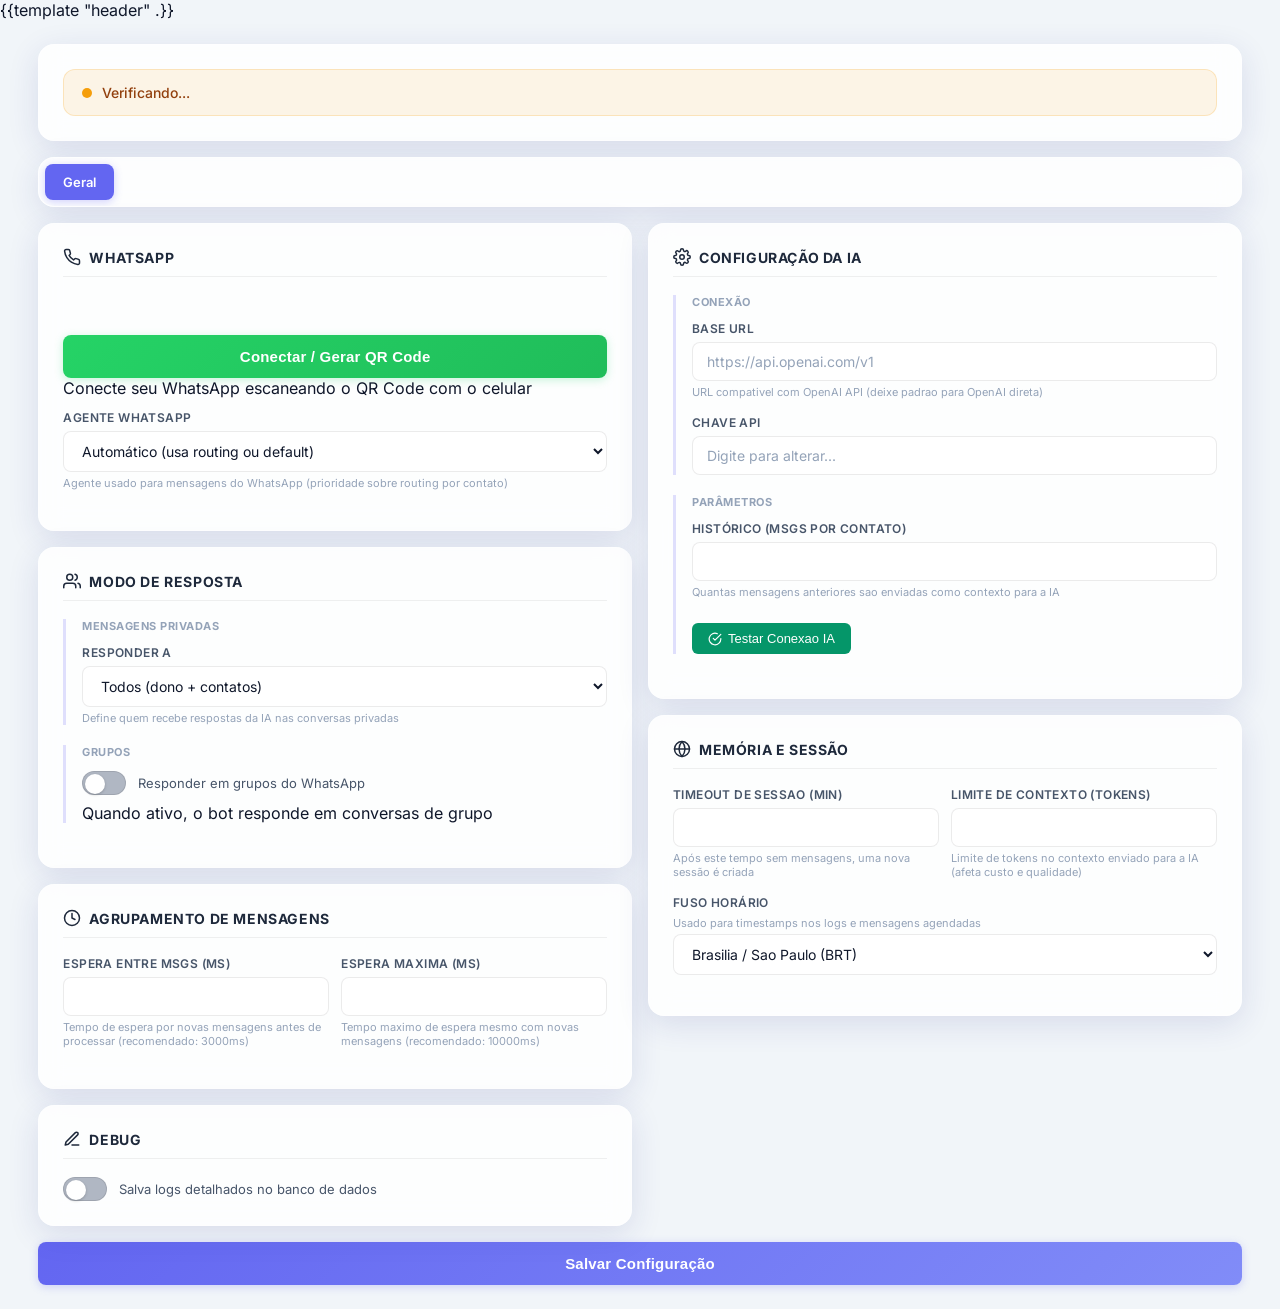
==== commit 94caff7c: "refactor: optimize frontend — shared JS, self-host font, header partial - Extract shared JS utilitie" ====
--- a/templates/index.html
+++ b/templates/index.html
@@ -3,32 +3,13 @@
 <head>
 <meta charset="UTF-8">
 <meta name="viewport" content="width=device-width, initial-scale=1.0">
-<title>Nex</title>
+<title>Next</title>
 <link rel="icon" href="data:image/svg+xml,<svg xmlns='http://www.w3.org/2000/svg' viewBox='0 0 100 100'><rect width='100' height='100' rx='20' fill='%231e293b'/><text x='50' y='72' font-size='60' font-family='system-ui' font-weight='700' fill='%233b82f6' text-anchor='middle'>N</text></svg>">
-<link rel="preconnect" href="https://fonts.googleapis.com">
-<link href="https://fonts.googleapis.com/css2?family=Inter:wght@400;500;600;700&display=swap" rel="stylesheet">
 <link rel="stylesheet" href="/static/style.css">
 </head>
 <body>
 
-<div class="header">
-  <h1>Nex</h1>
-  <input type="checkbox" id="nav-toggle" style="display:none">
-  <label for="nav-toggle" class="nav-hamburger" aria-label="Menu de navegação"><span></span><span></span><span></span></label>
-  <div class="nav-links">
-    <a href="/conversas">Conversas</a>
-    <a href="/chat">Chat</a>
-    <a href="/agentes">Agentes</a>
-    <a href="/ferramentas">Ferramentas</a>
-    <a href="/mcp-admin">MCP</a>
-    <a href="/databases">Databases</a>
-    <a href="/conhecimento">Conhecimento</a>
-    <a href="/relatorios">Relatórios</a>
-    <a href="/logs">Logs</a>
-    <span id="auth-user" style="display:none"></span>
-    <a href="#" id="logout-link" style="display:none" onclick="doLogout();return false;">Sair</a>
-  </div>
-</div>
+{{template "header" .}}
 
 <div class="container">
   <!-- Status bar (always visible) -->
@@ -146,7 +127,7 @@
             </div>
             <div class="field">
               <label>Chave API</label>
-              <input type="text" id="api_key" name="nex_api_key" placeholder="Digite para alterar..." autocomplete="off" style="-webkit-text-security:disc;">
+              <input type="text" id="api_key" name="next_api_key" placeholder="Digite para alterar..." autocomplete="off" style="-webkit-text-security:disc;">
               <div class="hint" id="api_key_status" style="display:none;color:#1e40af;">Chave configurada — deixe em branco para manter</div>
             </div>
           </div>
@@ -294,21 +275,10 @@
      /ferramentas, /agentes, /mcp-admin, /databases -->
 
 
+<script src="/static/shared.js"></script>
 <script>
 // Auth state
 let authUser = null;
-
-async function apiFetch(url, opts) {
-  const r = await fetch(url, opts);
-  if (r.status === 401) { location.href = '/login'; return null; }
-  if (r.status === 403) { toast('Sem permissao'); return null; }
-  return r;
-}
-
-async function doLogout() {
-  await fetch('/api/logout', {method:'POST'});
-  location.href = '/login';
-}
 
 const fields = ['base_url','api_key','max_history',
   'debounce_ms','debounce_max_ms','session_timeout_min','context_budget','timezone','debug',
@@ -322,13 +292,6 @@
   document.querySelectorAll('.tab-btn').forEach(b => b.classList.remove('active'));
   document.getElementById('tab-' + name).classList.add('active');
   event.currentTarget.classList.add('active');
-}
-
-function toast(msg) {
-  const t = document.getElementById('toast');
-  t.textContent = msg;
-  t.classList.add('show');
-  setTimeout(() => t.classList.remove('show'), 3000);
 }
 
 async function testAI() {
@@ -458,7 +421,7 @@
       document.getElementById('api_key').value = '';
       loadConfig();
     } else {
-      toast('Erro ao salvar: ' + await r.text());
+      toast('Erro ao salvar: ' + await getError(r));
     }
   } catch(e) {
     toast('Erro: ' + e.message);
@@ -536,40 +499,28 @@
 pollStatus();
 setInterval(pollStatus, 2000);
 
-function esc(s) { const d = document.createElement('div'); d.textContent = s; return d.innerHTML; }
-
 // Tools, MCP, ExtDBs and Agents JS removed — now in dedicated pages
 // (/ferramentas, /mcp-admin, /databases, /agentes)
 
 // --- Auth / Users ---
-async function checkAuth() {
-  try {
-    const r = await fetch('/api/auth/status');
-    const data = await r.json();
-    if (!data.user) return;
-    authUser = data.user;
-    // Show username and logout
-    document.getElementById('auth-user').textContent = authUser.username;
-    document.getElementById('auth-user').style.display = '';
-    document.getElementById('logout-link').style.display = '';
+function checkAuth() {
+  initAuth(function(user) {
+    authUser = user;
     // Show Usuarios tab button and password card for all logged-in users
     document.getElementById('tab-btn-usuarios').style.display = '';
     document.getElementById('my-password-card').style.display = '';
-    if (authUser.role === 'admin') {
-      // Show users management card
+    if (user.role === 'admin') {
       document.getElementById('users-card').style.display = '';
       loadUsers();
     } else {
       // Non-admin: hide all tabs except Usuarios
-      document.querySelectorAll('.tab-btn').forEach(btn => {
-        const tabName = btn.getAttribute('onclick');
-        if (tabName && !tabName.includes('usuarios')) {
-          btn.style.display = 'none';
-        }
+      document.querySelectorAll('.tab-btn').forEach(function(btn) {
+        var tabName = btn.getAttribute('onclick');
+        if (tabName && !tabName.includes('usuarios')) btn.style.display = 'none';
       });
       switchTabDirect('usuarios');
     }
-  } catch(e) { console.error('auth check:', e); }
+  });
 }
 
 function switchTabDirect(name) {
--- a/static/style.css
+++ b/static/style.css
@@ -1,4 +1,22 @@
-/* Nex — Glassmorphism Theme */
+/* Next — Glassmorphism Theme */
+
+/* Self-hosted Inter font */
+@font-face {
+  font-family: 'Inter';
+  font-style: normal;
+  font-weight: 400 700;
+  font-display: swap;
+  src: url('/static/fonts/inter-latin-ext.woff2') format('woff2');
+  unicode-range: U+0100-02BA, U+02BD-02C5, U+02C7-02CC, U+02CE-02D7, U+02DD-02FF, U+0304, U+0308, U+0329, U+1D00-1D2B, U+1D6B-1D77, U+1D79-1D9A, U+1E00-1EFF, U+2020, U+20A0-20AB, U+20AD-20C0, U+2113, U+2C60-2C7F, U+A720-A7FF;
+}
+@font-face {
+  font-family: 'Inter';
+  font-style: normal;
+  font-weight: 400 700;
+  font-display: swap;
+  src: url('/static/fonts/inter-latin.woff2') format('woff2');
+  unicode-range: U+0000-00FF, U+0131, U+0152-0153, U+02BB-02BC, U+02C6, U+02DA, U+02DC, U+0304, U+0308, U+0329, U+2000-206F, U+20AC, U+2122, U+2191, U+2193, U+2212, U+2215, U+FEFF, U+FFFD;
+}
 
 :root {
   /* Glassmorphism base */
@@ -98,7 +116,7 @@
   border: 1px solid rgba(99,102,241,0.12);
   transition: all 0.2s var(--ease);
 }
-.nav-links a:hover {
+.nav-links a:hover, .nav-links a.active {
   background: var(--accent);
   color: white;
   border-color: var(--accent);
@@ -180,9 +198,7 @@
   font-size: 14px;
   font-family: inherit;
   color: var(--text-primary);
-  background: rgba(255,255,255,0.5);
-  backdrop-filter: blur(4px);
-  -webkit-backdrop-filter: blur(4px);
+  background: rgba(255,255,255,0.7);
   transition: all 0.2s var(--ease);
 }
 .field input:focus, .field textarea:focus, .field select:focus {
@@ -255,9 +271,7 @@
   font-size: 14px;
   font-family: inherit;
   color: var(--text-primary);
-  background: rgba(255,255,255,0.5);
-  backdrop-filter: blur(4px);
-  -webkit-backdrop-filter: blur(4px);
+  background: rgba(255,255,255,0.7);
   transition: all 0.2s var(--ease);
 }
 .toolbar input[type="text"]:focus {
@@ -493,6 +507,24 @@
   margin-right: 4px;
 }
 
+/* ==================== Badges (shared) ==================== */
+.badge { display: inline-block; padding: 2px 8px; border-radius: 4px; font-size: 10px; font-weight: 600; }
+.badge-default { background: #fbbf24; color: #78350f; }
+.badge-on, .badge-ok { background: #dcfce7; color: #166534; }
+.badge-off, .badge-err { background: #fef2f2; color: #991b1b; }
+.badge-model, .badge-info { background: #dbeafe; color: #1e40af; }
+.badge-url, .badge-tools { background: #fef3c7; color: #92400e; }
+.badge-chain, .badge-rag { background: #e0e7ff; color: #3730a3; }
+
+/* ==================== Utilities ==================== */
+.hidden { display: none !important; }
+.btn-row { display: flex; gap: 8px; }
+.btn-row .btn { width: auto; flex: 1; }
+.mt-2 { margin-top: 8px; }
+.mt-3 { margin-top: 12px; }
+.mb-2 { margin-bottom: 8px; }
+.mb-3 { margin-bottom: 12px; }
+
 /* ==================== Search bar ==================== */
 .search-bar {
   display: flex;
@@ -505,9 +537,7 @@
   border: 1px solid rgba(0,0,0,0.08);
   border-radius: var(--radius-sm);
   font-size: 14px;
-  background: rgba(255,255,255,0.5);
-  backdrop-filter: blur(4px);
-  -webkit-backdrop-filter: blur(4px);
+  background: rgba(255,255,255,0.7);
   transition: all 0.2s var(--ease);
 }
 .search-bar input:focus {
@@ -582,9 +612,7 @@
   border: 1px solid rgba(0,0,0,0.08);
   border-radius: var(--radius-sm);
   font-size: 14px;
-  background: rgba(255,255,255,0.5);
-  backdrop-filter: blur(4px);
-  -webkit-backdrop-filter: blur(4px);
+  background: rgba(255,255,255,0.7);
   color: var(--text-primary);
   transition: all 0.2s var(--ease);
 }
@@ -909,81 +937,6 @@
 }
 .btn-clear:hover { background: rgba(239,68,68,0.06); }
 
-/* Settings panel (chat page) */
-.panel-overlay {
-  display: none; position: fixed; inset: 0;
-  background: rgba(0,0,0,0.3);
-  backdrop-filter: blur(4px);
-  -webkit-backdrop-filter: blur(4px);
-  z-index: 90;
-}
-.panel-overlay.open { display: block; }
-.settings-panel {
-  display: none; position: fixed; top: 50%; left: 50%; transform: translate(-50%, -50%);
-  background: var(--glass-bg);
-  backdrop-filter: var(--glass-blur);
-  -webkit-backdrop-filter: var(--glass-blur);
-  border: 1px solid var(--glass-border);
-  border-radius: var(--radius-lg);
-  padding: 24px;
-  z-index: 100;
-  box-shadow: 0 16px 48px rgba(0,0,0,0.2);
-  width: 380px; max-width: 92vw;
-  max-height: 80vh; overflow-y: auto;
-}
-.settings-panel.open { display: block; }
-.settings-panel h3 {
-  font-size: 14px; color: var(--slate-800); margin-bottom: 16px; padding-bottom: 8px;
-  border-bottom: 1px solid rgba(0,0,0,0.06); text-transform: uppercase; letter-spacing: 0.5px;
-}
-.setting-group { margin-bottom: 16px; }
-.setting-group label {
-  display: block; font-size: 12px; color: var(--text-secondary); margin-bottom: 4px;
-  font-weight: 600; text-transform: uppercase; letter-spacing: 0.3px;
-}
-.setting-group input[type="number"],
-.setting-group input[type="text"],
-.setting-group textarea,
-.setting-group select {
-  width: 100%; padding: 8px 10px;
-  border: 1px solid rgba(0,0,0,0.08);
-  border-radius: 6px;
-  font-size: 13px; font-family: inherit;
-  background: rgba(255,255,255,0.5);
-}
-.setting-group input:focus, .setting-group textarea:focus, .setting-group select:focus {
-  outline: none; border-color: var(--accent);
-  background: rgba(255,255,255,0.8);
-  box-shadow: 0 0 0 3px rgba(99,102,241,0.15);
-}
-.setting-group textarea { resize: vertical; min-height: 50px; }
-.check-row {
-  display: flex; align-items: center; gap: 8px; padding: 6px 0;
-}
-.check-row input[type="checkbox"] {
-  width: 16px; height: 16px; accent-color: var(--accent); cursor: pointer;
-}
-.check-row span { font-size: 13px; color: var(--text-primary); cursor: pointer; }
-.panel-actions {
-  display: flex; gap: 8px; margin-top: 18px; justify-content: flex-end;
-}
-.panel-actions button {
-  padding: 8px 18px; border-radius: var(--radius-sm); font-size: 13px; font-weight: 600;
-  cursor: pointer; border: none; transition: all 0.2s var(--ease);
-}
-.btn-save {
-  background: linear-gradient(135deg, var(--accent), var(--accent-light));
-  color: white;
-  box-shadow: 0 2px 8px rgba(99,102,241,0.25);
-}
-.btn-save:hover { box-shadow: 0 4px 12px rgba(99,102,241,0.35); }
-.btn-cancel { background: rgba(255,255,255,0.6); color: var(--text-secondary); border: 1px solid rgba(0,0,0,0.08); }
-.btn-cancel:hover { background: rgba(255,255,255,0.9); }
-.saved-msg {
-  font-size: 12px; color: var(--accent); font-weight: 500; display: none;
-  margin-right: auto; align-self: center;
-}
-
 /* Chat page messages */
 .chat-container .messages {
   flex: 1; overflow-y: auto; padding: 20px;
